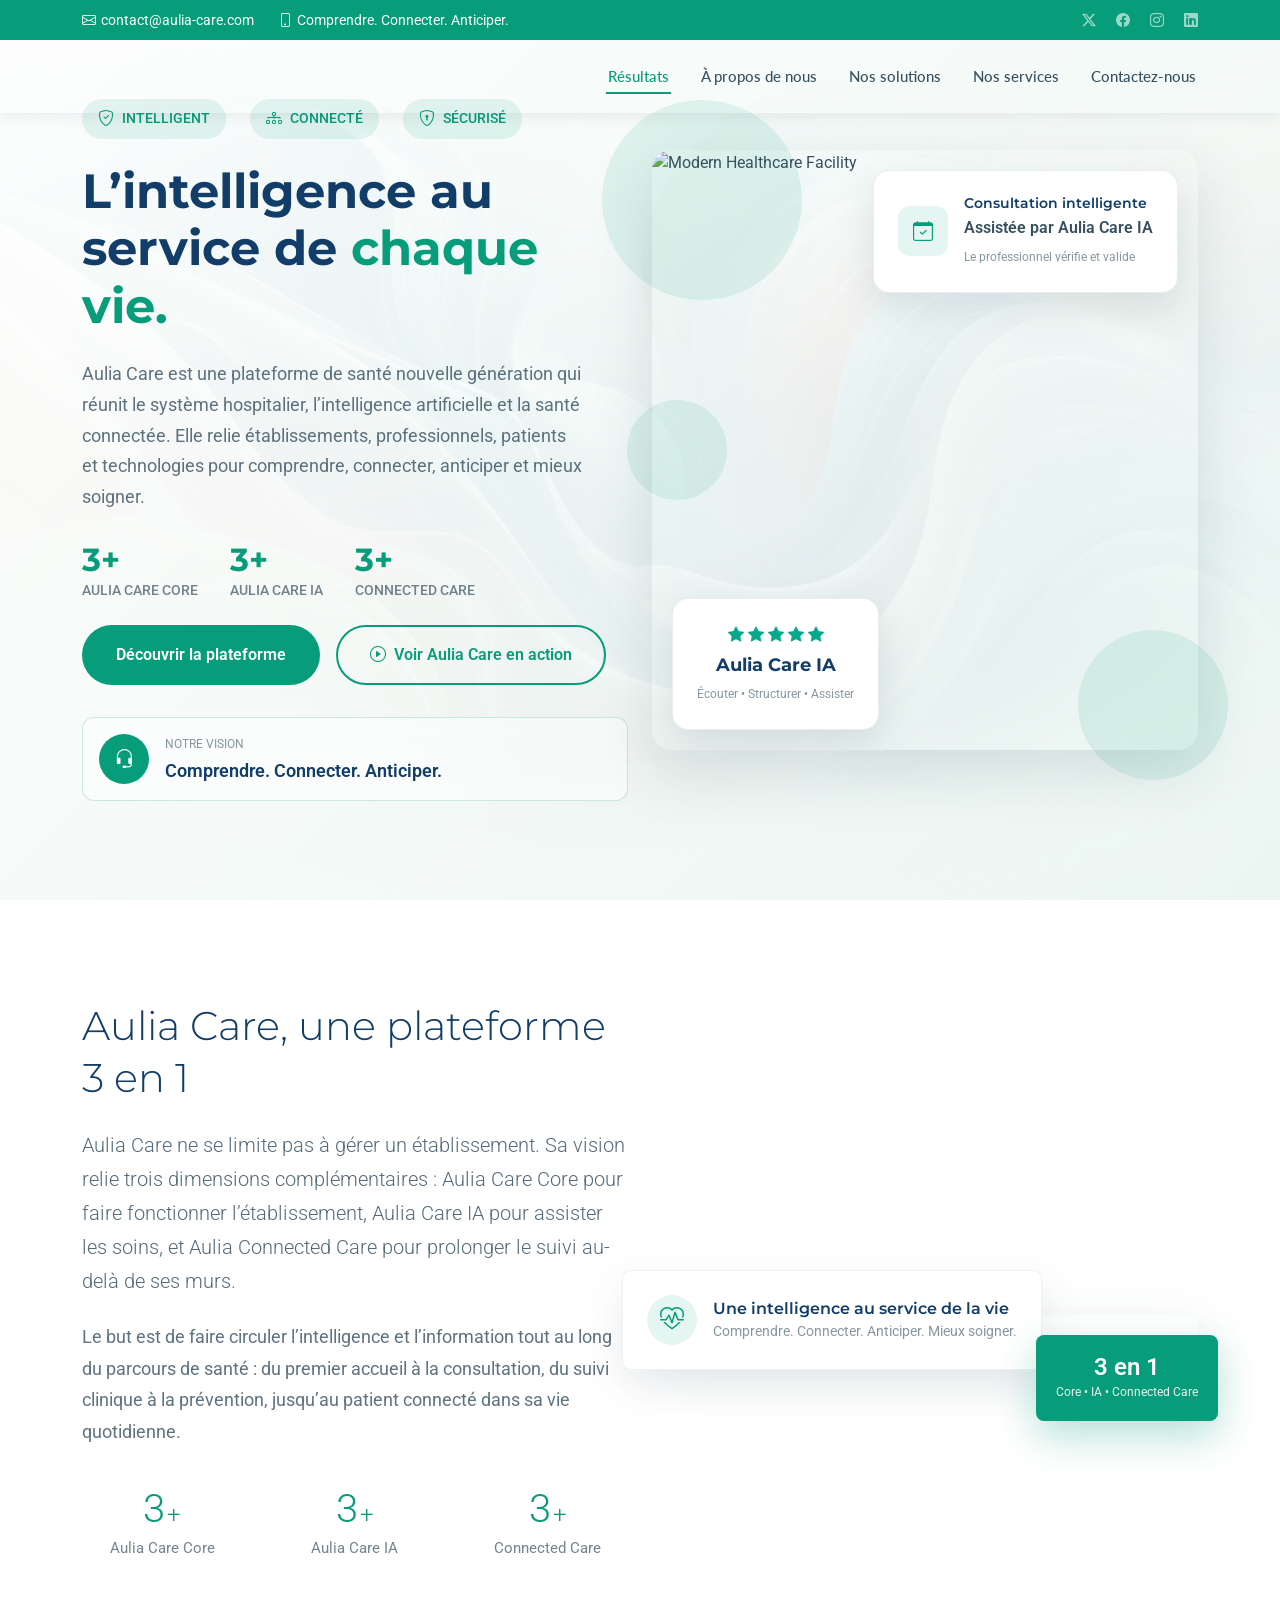
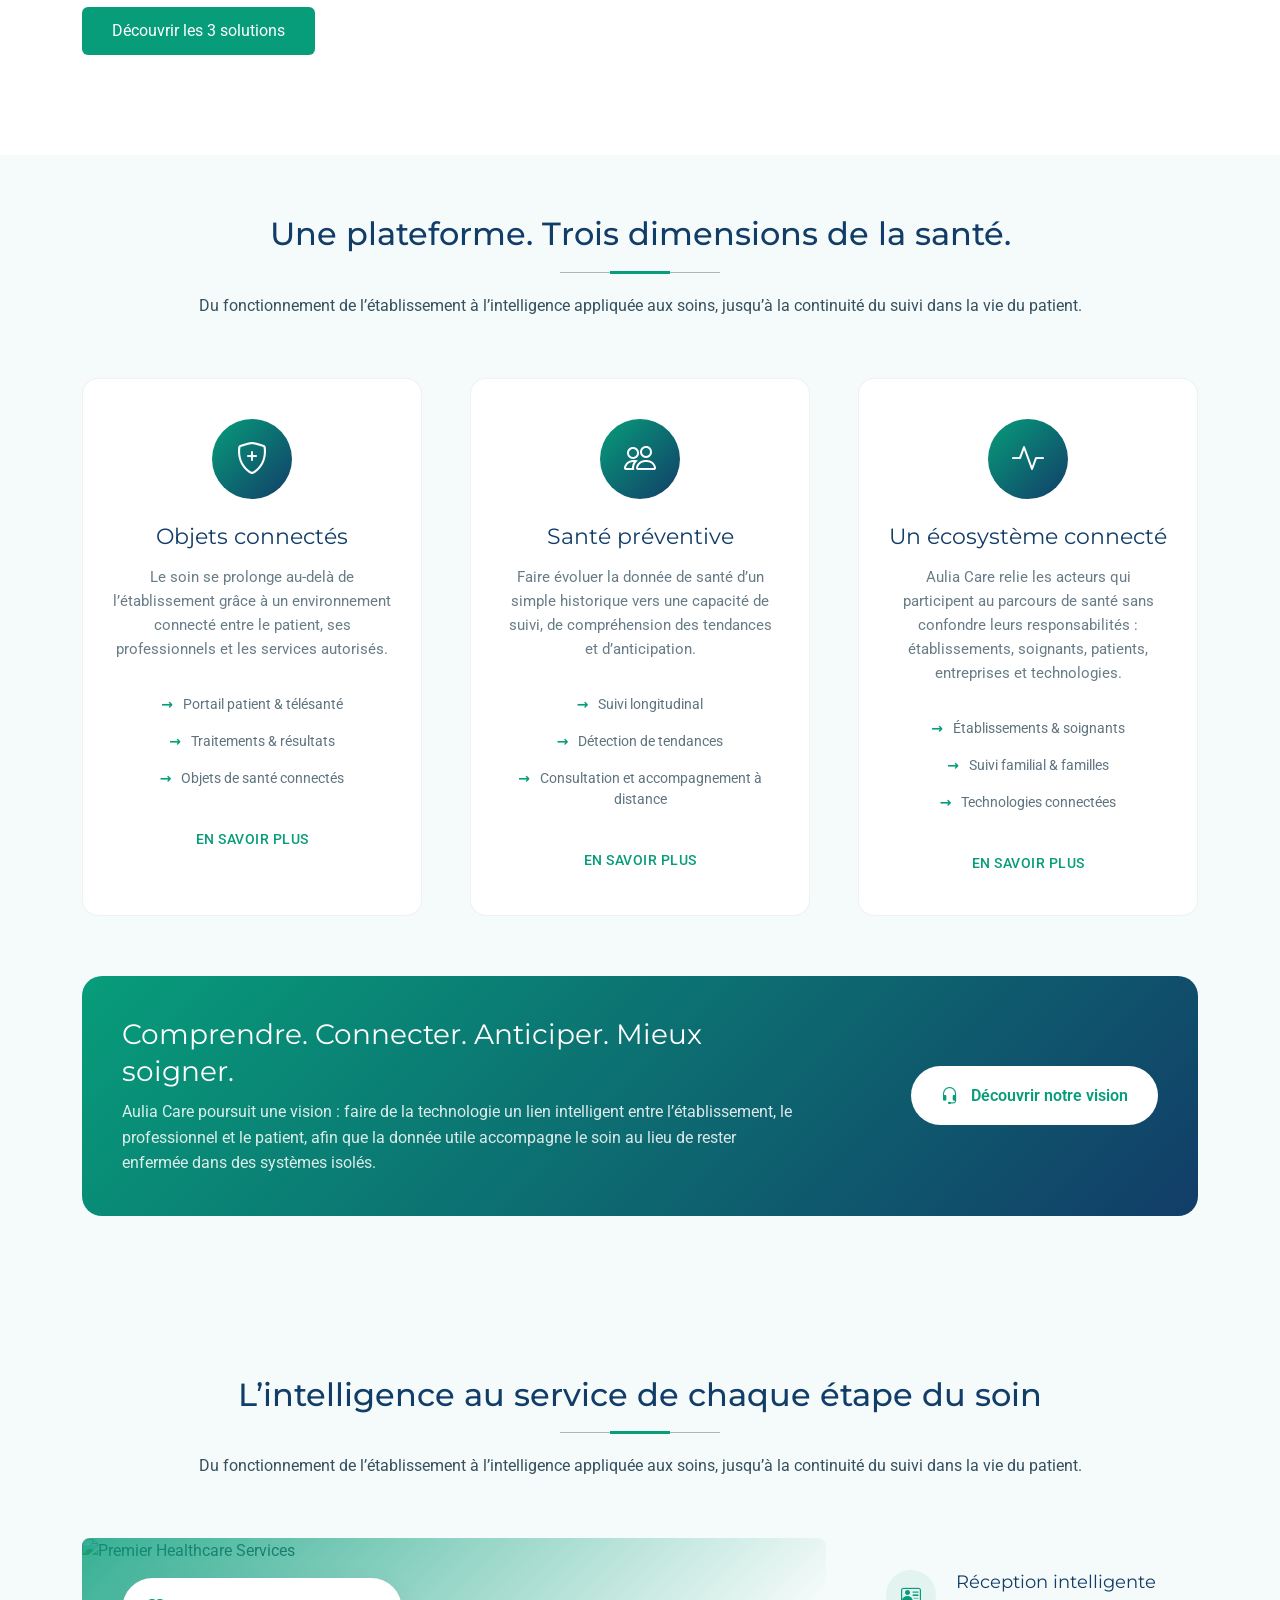
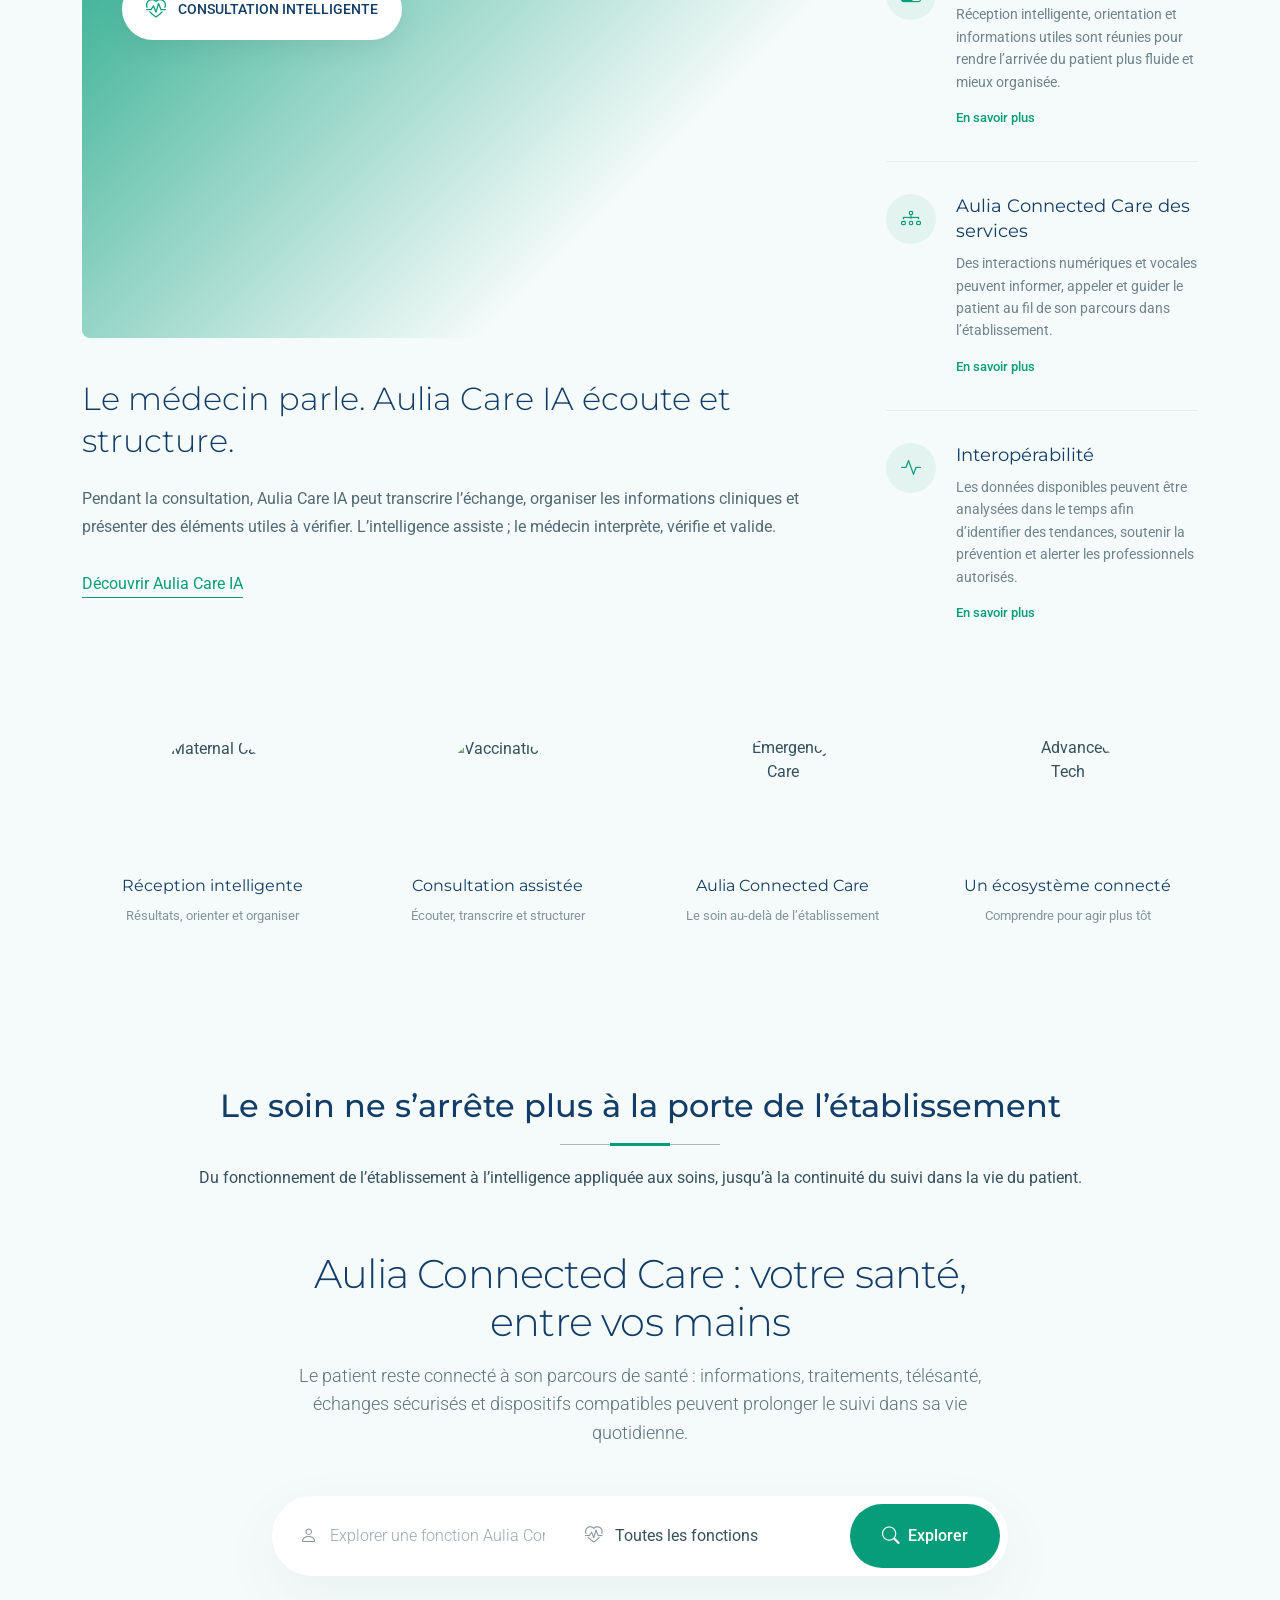
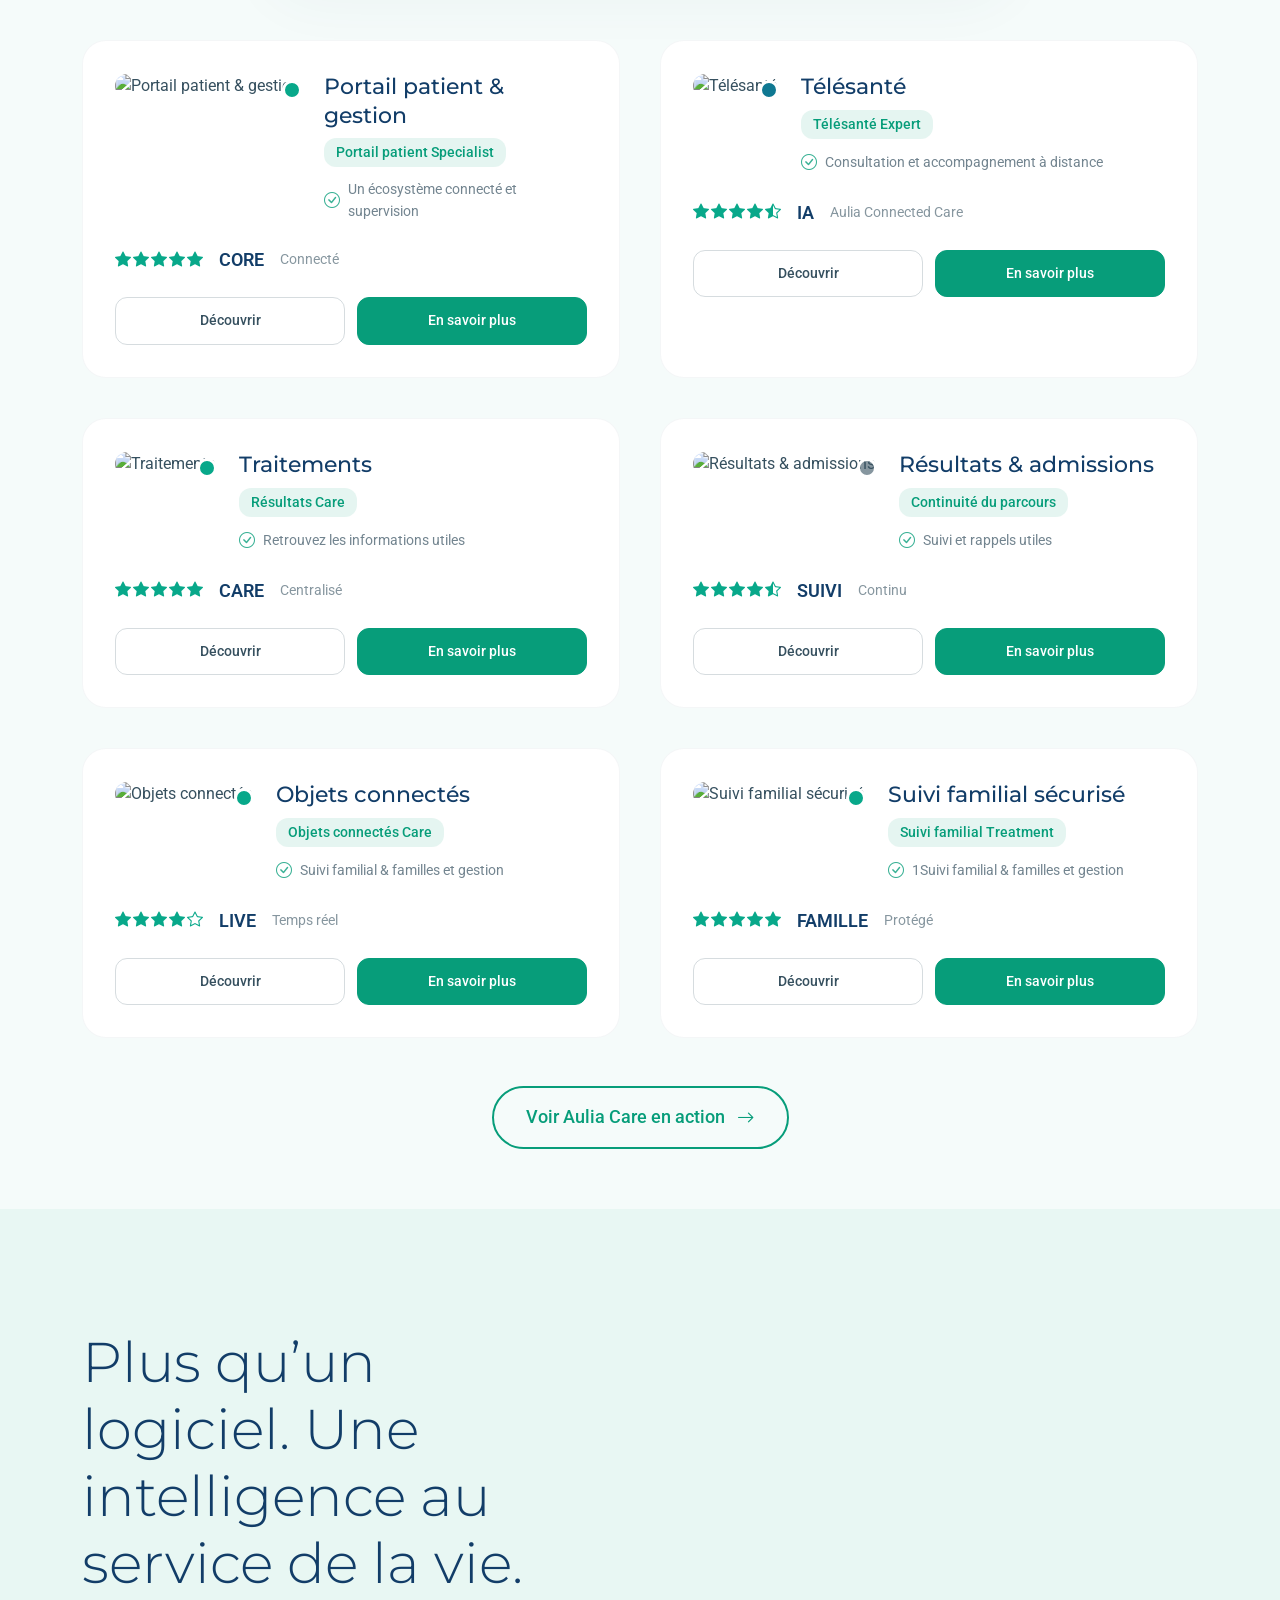
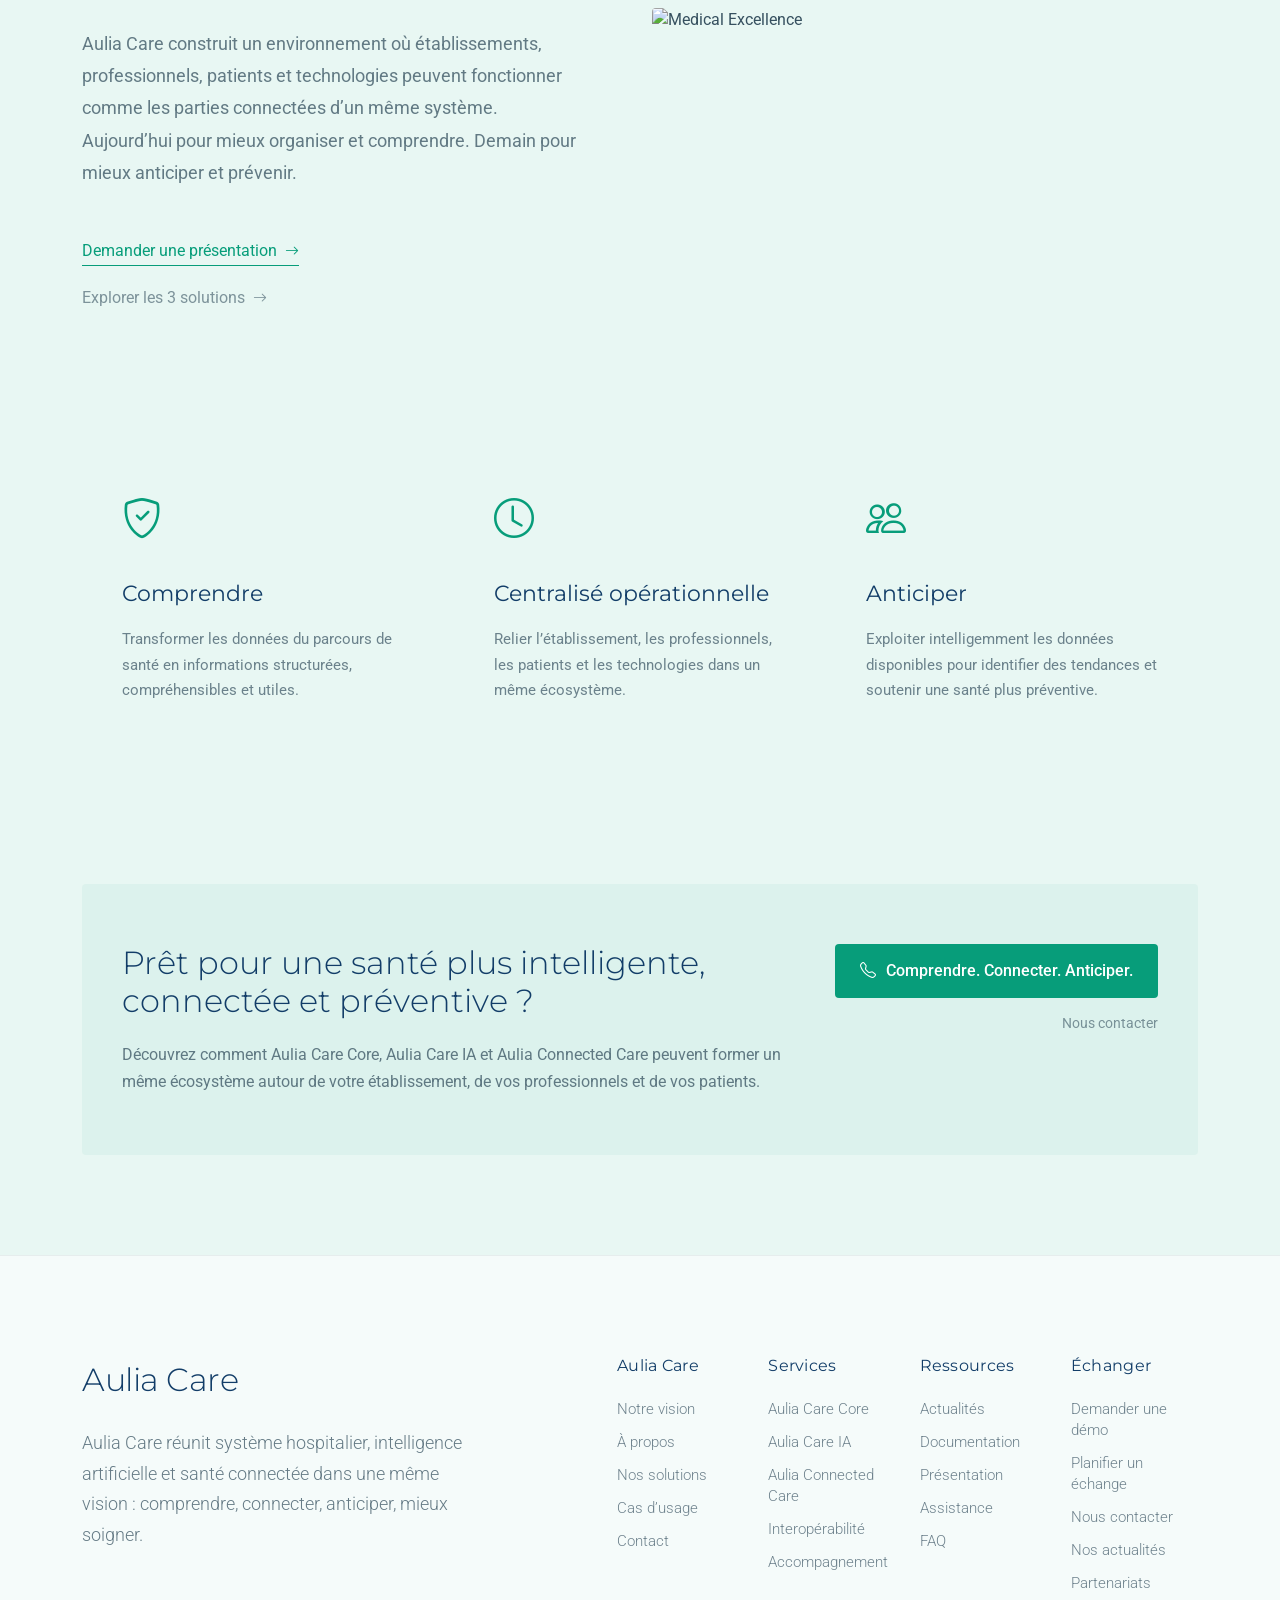
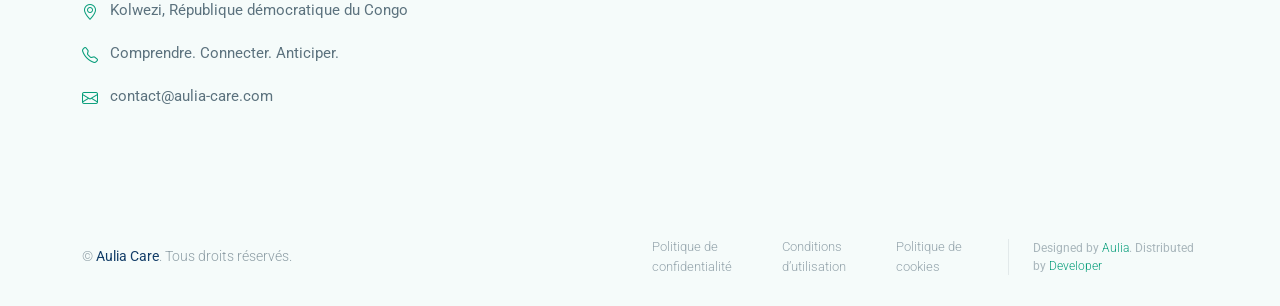
==== index.html @ 17d00f41 "premier commit" ====
<!DOCTYPE html>
<html lang="fr">

<head>
  <meta charset="utf-8">
  <meta content="width=device-width, initial-scale=1.0" name="viewport">
  <title>Aulia Care</title>
  <meta name="description" content="Aulia Care est une plateforme technologique de santé 3 en 1 : Aulia Care Core, Aulia Care IA et Aulia Connected Care, conçue pour connecter l’établissement, les professionnels et les patients.">
  <meta name="keywords" content="Aulia Care, Aulia Care Core, Aulia Care IA, Aulia Connected Care, intelligence artificielle santé, système hospitalier, santé connectée, télésanté">

  <!-- Favicons -->
  <link href="assets/img/favicon.png" rel="icon">
  <link href="assets/img/apple-touch-icon.png" rel="apple-touch-icon">

  <!-- Fonts -->
  <link href="https://fonts.googleapis.com" rel="preconnect">
  <link href="https://fonts.gstatic.com" rel="preconnect" crossorigin>
  <link
    href="https://fonts.googleapis.com/css2?family=Roboto:ital,wght@0,100;0,300;0,400;0,500;0,700;0,900;1,100;1,300;1,400;1,500;1,700;1,900&family=Montserrat:ital,wght@0,100;0,200;0,300;0,400;0,500;0,600;0,700;0,800;0,900;1,100;1,200;1,300;1,400;1,500;1,600;1,700;1,800;1,900&family=Lato:ital,wght@0,100;0,300;0,400;0,700;0,900;1,100;1,300;1,400;1,700;1,900&display=swap"
    rel="stylesheet">

  <!-- Vendor CSS Files -->
  <link href="assets/vendor/bootstrap/css/bootstrap.min.css" rel="stylesheet">
  <link href="assets/vendor/bootstrap-icons/bootstrap-icons.css" rel="stylesheet">
  <link href="assets/vendor/aos/aos.css" rel="stylesheet">
  <link href="assets/vendor/glightbox/css/glightbox.min.css" rel="stylesheet">
  <link href="assets/vendor/fontawesome-free/css/all.min.css" rel="stylesheet">
  <link href="assets/vendor/swiper/swiper-bundle.min.css" rel="stylesheet">

  <!-- Main CSS File -->
  <link href="assets/css/main.css" rel="stylesheet">

  <!-- =======================================================
  * Template Name: Clinic
  * Template URL: https://bootstrapmade.com/clinic-bootstrap-template/
  * Updated: Jul 23 2025 with Bootstrap v5.3.7
  * Author: BootstrapMade.com
  * License: https://bootstrapmade.com/license/
  ======================================================== -->
</head>

<body class="index-page">

  <header id="header" class="header fixed-top">

    <div class="topbar d-flex align-items-center dark-background">
      <div class="container d-flex justify-content-center justify-content-md-between">
        <div class="contact-info d-flex align-items-center">
          <i class="bi bi-envelope d-flex align-items-center"><a
              href="mailto:contact@aulia-care.com">contact@aulia-care.com</a></i>
          <i class="bi bi-phone d-flex align-items-center ms-4"><span>Comprendre. Connecter. Anticiper.</span></i>
        </div>
        <div class="social-links d-none d-md-flex align-items-center">
          <a href="#!" class="twitter"><i class="bi bi-twitter-x"></i></a>
          <a href="#!" class="facebook"><i class="bi bi-facebook"></i></a>
          <a href="#!" class="instagram"><i class="bi bi-instagram"></i></a>
          <a href="#!" class="linkedin"><i class="bi bi-linkedin"></i></a>
        </div>
      </div>
    </div><!-- End Top Bar -->

    <div class="branding d-flex align-items-cente">

      <div class="container position-relative d-flex align-items-center justify-content-between">
        <a href="index.html" class="logo d-flex align-items-center">
          <h1 class="sitename">
            <img src="assets/img/logo.png" alt="">
          </h1>
        </a>

        <nav id="navmenu" class="navmenu">
          <ul>
            <li><a href="index.html" class="active">Résultats</a></li>
            <li><a href="about.html">À propos de nous</a></li>
            <li><a href="departments.html">Nos solutions</a></li>
            <li><a href="services.html">Nos services</a></li>
            <li><a href="contact.html">Contactez-nous</a></li>
          </ul>
          <i class="mobile-nav-toggle d-xl-none bi bi-list"></i>
        </nav>

      </div>

    </div>

  </header>

  <main class="main">

    <!-- Hero Section -->
    <section id="hero" class="hero section">

      <div class="container" data-aos="fade-up" data-aos-delay="100">

        <div class="row align-items-center">
          <div class="col-lg-6">
            <div class="hero-content">
              <div class="trust-badges mb-4" data-aos="fade-right" data-aos-delay="200">
                <div class="badge-item">
                  <i class="bi bi-shield-check"></i>
                  <span>INTELLIGENT</span>
                </div>
                <div class="badge-item">
                  <i class="bi bi-diagram-3"></i>
                  <span>CONNECTÉ</span>
                </div>
                <div class="badge-item">
                  <i class="bi bi-shield-lock"></i>
                  <span>SÉCURISÉ</span>
                </div>
              </div>

              <h1 data-aos="fade-right" data-aos-delay="300">
                L’intelligence au service de <span class="highlight">chaque vie.</span>
              </h1>

              <p class="hero-description" data-aos="fade-right" data-aos-delay="400">
                Aulia Care est une plateforme de santé nouvelle génération qui réunit le système hospitalier, l’intelligence artificielle et la santé connectée. Elle relie établissements, professionnels, patients et technologies pour comprendre, connecter, anticiper et mieux soigner.
              </p>

              <div class="hero-stats mb-4" data-aos="fade-right" data-aos-delay="500">
                <div class="stat-item">
                  <h3><span data-purecounter-start="0" data-purecounter-end="3" data-purecounter-duration="2"
                      class="purecounter"></span>+</h3>
                  <p>AULIA CARE CORE</p>
                </div>
                <div class="stat-item">
                  <h3><span data-purecounter-start="0" data-purecounter-end="3" data-purecounter-duration="2"
                      class="purecounter"></span>+</h3>
                  <p>AULIA CARE IA</p>
                </div>
                <div class="stat-item">
                  <h3><span data-purecounter-start="0" data-purecounter-end="3" data-purecounter-duration="2"
                      class="purecounter"></span>+</h3>
                  <p>CONNECTED CARE</p>
                </div>
              </div>

              <div class="hero-actions" data-aos="fade-right" data-aos-delay="600">
                <a href="gallery.html" class="btn btn-primary">Découvrir la plateforme</a>
                <a href="" class="btn btn-outline glightbox">
                  <i class="bi bi-play-circle me-2"></i>
                  Voir Aulia Care en action
                </a>
              </div>

              <div class="emergency-contact" data-aos="fade-right" data-aos-delay="700">
                <div class="emergency-icon">
                  <i class="bi bi-headset"></i>
                </div>
                <div class="emergency-info">
                  <small>NOTRE VISION</small>
                  <strong>Comprendre. Connecter. Anticiper.</strong>
                </div>
              </div>
            </div>
          </div>

          <div class="col-lg-6">
            <div class="hero-visual" data-aos="fade-left" data-aos-delay="400">
              <div class="main-image">
                <img src="assets/img/health/acceuil.jpg" alt="Modern Healthcare Facility" class="img-fluid">
                <div class="floating-card appointment-card">
                  <div class="card-icon">
                    <i class="bi bi-calendar-check"></i>
                  </div>
                  <div class="card-content">
                    <h6>Consultation intelligente</h6>
                    <p>Assistée par Aulia Care IA</p>
                    <small>Le professionnel vérifie et valide</small>
                  </div>
                </div>
                <div class="floating-card rating-card">
                  <div class="card-content">
                    <div class="rating-stars">
                      <i class="bi bi-star-fill"></i>
                      <i class="bi bi-star-fill"></i>
                      <i class="bi bi-star-fill"></i>
                      <i class="bi bi-star-fill"></i>
                      <i class="bi bi-star-fill"></i>
                    </div>
                    <h6>Aulia Care IA</h6>
                    <small>Écouter • Structurer • Assister</small>
                  </div>
                </div>
              </div>
              <div class="background-elements">
                <div class="element element-1"></div>
                <div class="element element-2"></div>
                <div class="element element-3"></div>
              </div>
            </div>
          </div>
        </div>

      </div>

    </section><!-- /Hero Section -->

    <!-- Home About Section -->
    <section id="home-about" class="home-about section">

      <div class="container" data-aos="fade-up" data-aos-delay="100">

        <div class="row align-items-center">
          <div class="col-lg-6 mb-5 mb-lg-0" data-aos="fade-right" data-aos-delay="200">
            <div class="about-content">
              <h2 class="section-heading">Aulia Care, une plateforme 3 en 1</h2>
              <p class="lead-text">Aulia Care ne se limite pas à gérer un établissement. Sa vision relie trois dimensions complémentaires : Aulia Care Core pour faire fonctionner l’établissement, Aulia Care IA pour assister les soins, et Aulia Connected Care pour prolonger le suivi au-delà de ses murs.</p>

              <p>Le but est de faire circuler l’intelligence et l’information tout au long du parcours de santé : du premier accueil à la consultation, du suivi clinique à la prévention, jusqu’au patient connecté dans sa vie quotidienne.</p>

              <div class="stats-grid">
                <div class="stat-item">
                  <div class="stat-number purecounter" data-purecounter-start="0" data-purecounter-end="3"
                    data-purecounter-duration="1"></div>
                  <div class="stat-label">Aulia Care Core</div>
                </div>
                <div class="stat-item">
                  <div class="stat-number purecounter" data-purecounter-start="0" data-purecounter-end="3"
                    data-purecounter-duration="1"></div>
                  <div class="stat-label">Aulia Care IA</div>
                </div>
                <div class="stat-item">
                  <div class="stat-number purecounter" data-purecounter-start="0" data-purecounter-end="3"
                    data-purecounter-duration="1"></div>
                  <div class="stat-label">Connected Care</div>
                </div>
              </div>

              <div class="cta-section">
                <a href="departments.html" class="btn-primary">Découvrir les 3 solutions</a>
              </div>
            </div>
          </div>

          <div class="col-lg-6" data-aos="fade-left" data-aos-delay="300">
            <div class="about-visual">
              <div class="main-image">
                <img src="assets/img/health/trois-en-un.jpg" alt="Modern medical facility" class="img-fluid">
              </div>
              <div class="floating-card">
                <div class="card-content">
                  <div class="icon">
                    <i class="bi bi-heart-pulse"></i>
                  </div>
                  <div class="card-text">
                    <h4>Une intelligence au service de la vie</h4>
                    <p>Comprendre. Connecter. Anticiper. Mieux soigner.</p>
                  </div>
                </div>
              </div>
              <div class="experience-badge">
                <div class="badge-content">
                  <span class="years">3 en 1</span>
                  <span class="text">Core • IA • Connected Care</span>
                </div>
              </div>
            </div>
          </div>
        </div>

      </div>

    </section><!-- /Home About Section -->

    <!-- Featured Departments Section -->
    <section id="featured-departments" class="featured-departments section">

      <!-- Section Title -->
      <div class="container section-title" data-aos="fade-up">
        <h2>Une plateforme. Trois dimensions de la santé.</h2>
        <p>Du fonctionnement de l’établissement à l’intelligence appliquée aux soins, jusqu’à la continuité du suivi dans la vie du patient.</p>
      </div><!-- End Section Title -->

      <div class="container" data-aos="fade-up" data-aos-delay="100">

        <div class="row g-5">

          <div class="col-lg-4" data-aos="fade-up" data-aos-delay="100">
            <div class="department-highlight">
              <div class="highlight-icon">
                <i class="bi bi-shield-plus"></i>
              </div>
              <h4>Objets connectés</h4>
              <p>Le soin se prolonge au-delà de l’établissement grâce à un environnement connecté entre le patient, ses professionnels et les services autorisés.</p>
              <ul class="highlight-list">
                <li>Portail patient & télésanté</li>
                <li>Traitements & résultats</li>
                <li>Objets de santé connectés</li>
              </ul>
              <a href="department-details-connected.html" class="highlight-cta">En savoir plus</a>
            </div>
          </div><!-- End Department Highlight -->

          <div class="col-lg-4" data-aos="fade-up" data-aos-delay="200">
            <div class="department-highlight">
              <div class="highlight-icon">
                <i class="bi bi-people"></i>
              </div>
              <h4>Santé préventive</h4>
              <p>Faire évoluer la donnée de santé d’un simple historique vers une capacité de suivi, de compréhension des tendances et d’anticipation.</p>
              <ul class="highlight-list">
                <li>Suivi longitudinal</li>
                <li>Détection de tendances</li>
                <li>Consultation et accompagnement à distance</li>
              </ul>
              <a href="department-details-ia.html" class="highlight-cta">En savoir plus</a>
            </div>
          </div><!-- End Department Highlight -->

          <div class="col-lg-4" data-aos="fade-up" data-aos-delay="300">
            <div class="department-highlight">
              <div class="highlight-icon">
                <i class="bi bi-activity"></i>
              </div>
              <h4>Un écosystème connecté</h4>
              <p>Aulia Care relie les acteurs qui participent au parcours de santé sans confondre leurs responsabilités : établissements, soignants, patients, entreprises et technologies.</p>
              <ul class="highlight-list">
                <li>Établissements & soignants</li>
                <li>Suivi familial & familles</li>
                <li>Technologies connectées</li>
              </ul>
              <a href="department-details-core.html" class="highlight-cta">En savoir plus</a>
            </div>
          </div><!-- End Department Highlight -->

        </div>

        <div class="emergency-banner" data-aos="fade-up" data-aos-delay="400">
          <div class="row align-items-center">
            <div class="col-lg-8">
              <div class="emergency-content">
                <h3>Comprendre. Connecter. Anticiper. Mieux soigner.</h3>
                <p>Aulia Care poursuit une vision : faire de la technologie un lien intelligent entre l’établissement, le professionnel et le patient, afin que la donnée utile accompagne le soin au lieu de rester enfermée dans des systèmes isolés.</p>
              </div>
            </div>
            <div class="col-lg-4 text-lg-end">
              <a href="tel:+243848621712" class="emergency-btn">
                <i class="bi bi-headset"></i>
                Découvrir notre vision
              </a>
            </div>
          </div>
        </div>

      </div>

    </section><!-- /Featured Departments Section -->

    <!-- Featured Services Section -->
    <section id="featured-services" class="featured-services section">

      <!-- Section Title -->
      <div class="container section-title" data-aos="fade-up">
        <h2>L’intelligence au service de chaque étape du soin</h2>
        <p>Du fonctionnement de l’établissement à l’intelligence appliquée aux soins, jusqu’à la continuité du suivi dans la vie du patient.</p>
      </div><!-- End Section Title -->

      <div class="container" data-aos="fade-up" data-aos-delay="100">

        <div class="row g-0">

          <div class="col-lg-8" data-aos="fade-right" data-aos-delay="200">
            <div class="featured-service-main">
              <div class="service-image-wrapper">
                <img src="assets/img/health/transcription.jpg" alt="Premier Healthcare Services" class="img-fluid"
                  loading="lazy">
                <div class="service-overlay">
                  <div class="service-badge">
                    <i class="bi bi-heart-pulse"></i>
                    <span>CONSULTATION INTELLIGENTE</span>
                  </div>
                </div>
              </div>
              <div class="service-details">
                <h2>Le médecin parle. Aulia Care IA écoute et structure.</h2>
                <p>Pendant la consultation, Aulia Care IA peut transcrire l’échange, organiser les informations cliniques et présenter des éléments utiles à vérifier. L’intelligence assiste ; le médecin interprète, vérifie et valide.</p>
                <a href="department-details-ia.html" class="main-cta">Découvrir Aulia Care IA</a>
              </div>
            </div>
          </div>

          <div class="col-lg-4" data-aos="fade-left" data-aos-delay="300">
            <div class="services-sidebar">

              <div class="service-item" data-aos="fade-up" data-aos-delay="400">
                <div class="service-icon-wrapper">
                  <i class="bi bi-person-vcard"></i>
                </div>
                <div class="service-info">
                  <h4>Réception intelligente</h4>
                  <p>Réception intelligente, orientation et informations utiles sont réunies pour rendre l’arrivée du patient plus fluide et mieux organisée.</p>
                  <a href="#!" class="service-link">En savoir plus</a>
                </div>
              </div>

              <div class="service-item" data-aos="fade-up" data-aos-delay="500">
                <div class="service-icon-wrapper">
                  <i class="bi bi-diagram-3"></i>
                </div>
                <div class="service-info">
                  <h4>Aulia Connected Care des services</h4>
                  <p>Des interactions numériques et vocales peuvent informer, appeler et guider le patient au fil de son parcours dans l’établissement.</p>
                  <a href="#!" class="service-link">En savoir plus</a>
                </div>
              </div>

              <div class="service-item" data-aos="fade-up" data-aos-delay="600">
                <div class="service-icon-wrapper">
                  <i class="bi bi-activity"></i>
                </div>
                <div class="service-info">
                  <h4>Interopérabilité</h4>
                  <p>Les données disponibles peuvent être analysées dans le temps afin d’identifier des tendances, soutenir la prévention et alerter les professionnels autorisés.</p>
                  <a href="#!" class="service-link">En savoir plus</a>
                </div>
              </div>

            </div>
          </div>

        </div>

        <div class="specialties-grid" data-aos="fade-up" data-aos-delay="300">
          <div class="row align-items-center">

            <div class="col-lg-3 col-md-6">
              <div class="specialty-card">
                <div class="specialty-image">
                  <img src="assets/img/health/reception-intelligente.jpg" alt="Maternal Care" class="img-fluid" loading="lazy">
                </div>
                <div class="specialty-content">
                  <h5>Réception intelligente</h5>
                  <span>Résultats, orienter et organiser</span>
                </div>
              </div>
            </div>

            <div class="col-lg-3 col-md-6">
              <div class="specialty-card">
                <div class="specialty-image">
                  <img src="assets/img/health/consultation-4.webp" alt="Vaccination" class="img-fluid" loading="lazy">
                </div>
                <div class="specialty-content">
                  <h5>Consultation assistée</h5>
                  <span>Écouter, transcrire et structurer</span>
                </div>
              </div>
            </div>

            <div class="col-lg-3 col-md-6">
              <div class="specialty-card">
                <div class="specialty-image">
                  <img src="assets/img/health/montre-connecte.jpg" alt="Emergency Care" class="img-fluid" loading="lazy">
                </div>
                <div class="specialty-content">
                  <h5>Aulia Connected Care</h5>
                  <span>Le soin au-delà de l’établissement</span>
                </div>
              </div>
            </div>

            <div class="col-lg-3 col-md-6">
              <div class="specialty-card">
                <div class="specialty-image">
                  <img src="assets/img/health/cardiology-3.webp" alt="Advanced Tech" class="img-fluid" loading="lazy">
                </div>
                <div class="specialty-content">
                  <h5>Un écosystème connecté</h5>
                  <span>Comprendre pour agir plus tôt</span>
                </div>
              </div>
            </div>

          </div>
        </div>

      </div>

    </section><!-- /Featured Services Section -->

    <!-- Find A Doctor Section -->
    <section id="find-a-doctor" class="find-a-doctor section">

      <!-- Section Title -->
      <div class="container section-title" data-aos="fade-up">
        <h2>Le soin ne s’arrête plus à la porte de l’établissement</h2>
        <p>Du fonctionnement de l’établissement à l’intelligence appliquée aux soins, jusqu’à la continuité du suivi dans la vie du patient.</p>
      </div><!-- End Section Title -->

      <div class="container" data-aos="fade-up" data-aos-delay="100">

        <div class="row justify-content-center mb-5" data-aos="fade-up" data-aos-delay="200">
          <div class="col-lg-8 text-center">
            <div class="search-section">
              <h3 class="search-title">Aulia Connected Care : votre santé, entre vos mains</h3>
              <p class="search-subtitle">Le patient reste connecté à son parcours de santé : informations, traitements, télésanté, échanges sécurisés et dispositifs compatibles peuvent prolonger le suivi dans sa vie quotidienne.</p>
              <form class="search-form" action="#!" method="#">
                <div class="search-input-group">
                  <div class="input-wrapper">
                    <i class="bi bi-person"></i>
                    <input type="text" class="form-control" name="doctor_name" placeholder="Explorer une fonction Aulia Connected Care">
                  </div>
                  <div class="select-wrapper">
                    <i class="bi bi-heart-pulse"></i>
                    <select class="form-select" name="specialty">
                      <option value="">Toutes les fonctions</option>
                      <option value="cardiology">Portail patient</option>
                      <option value="neurology">Télésanté</option>
                      <option value="orthopedics">Traitements</option>
                      <option value="pediatrics">Résultats</option>
                      <option value="dermatology">Objets connectés</option>
                      <option value="oncology">Suivi familial</option>
                    </select>
                  </div>
                  <button type="submit" class="search-btn">
                    <i class="bi bi-search"></i>
                    Explorer
                  </button>
                </div>
              </form>
            </div>
          </div>
        </div>

        <div class="doctors-grid" data-aos="fade-up" data-aos-delay="300">
          <div class="doctor-profile" data-aos="zoom-in" data-aos-delay="100">
            <div class="profile-header">
              <div class="doctor-avatar">
                <img src="assets/img/health/portail-patient.jpg" alt="Portail patient & gestion" class="img-fluid">
                <div class="status-indicator available"></div>
              </div>
              <div class="doctor-details">
                <h4>Portail patient & gestion</h4>
                <span class="specialty-tag">Portail patient Specialist</span>
                <div class="experience-info">
                  <i class="bi bi-check-circle"></i>
                  <span>Un écosystème connecté et supervision</span>
                </div>
              </div>
            </div>
            <div class="rating-section">
              <div class="stars">
                <i class="bi bi-star-fill"></i>
                <i class="bi bi-star-fill"></i>
                <i class="bi bi-star-fill"></i>
                <i class="bi bi-star-fill"></i>
                <i class="bi bi-star-fill"></i>
              </div>
              <span class="rating-score">CORE</span>
              <span class="review-count">Connecté</span>
            </div>
            <div class="action-buttons">
              <a href="#!" class="btn-secondary">Découvrir</a>
              <a href="#!" class="btn-primary">En savoir plus</a>
            </div>
          </div><!-- End Doctor Profile -->

          <div class="doctor-profile" data-aos="zoom-in" data-aos-delay="200">
            <div class="profile-header">
              <div class="doctor-avatar">
                <img src="assets/img/health/tele-consultation.jpg" alt="Télésanté" class="img-fluid">
                <div class="status-indicator busy"></div>
              </div>
              <div class="doctor-details">
                <h4>Télésanté</h4>
                <span class="specialty-tag">Télésanté Expert</span>
                <div class="experience-info">
                  <i class="bi bi-check-circle"></i>
                  <span>Consultation et accompagnement à distance</span>
                </div>
              </div>
            </div>
            <div class="rating-section">
              <div class="stars">
                <i class="bi bi-star-fill"></i>
                <i class="bi bi-star-fill"></i>
                <i class="bi bi-star-fill"></i>
                <i class="bi bi-star-fill"></i>
                <i class="bi bi-star-half"></i>
              </div>
              <span class="rating-score">IA</span>
              <span class="review-count">Aulia Connected Care</span>
            </div>
            <div class="action-buttons">
              <a href="#!" class="btn-secondary">Découvrir</a>
              <a href="#!" class="btn-primary">En savoir plus</a>
            </div>
          </div><!-- End Doctor Profile -->

          <div class="doctor-profile" data-aos="zoom-in" data-aos-delay="300">
            <div class="profile-header">
              <div class="doctor-avatar">
                <img src="assets/img/health/traitement-.jpg" alt="Traitements" class="img-fluid">
                <div class="status-indicator available"></div>
              </div>
              <div class="doctor-details">
                <h4>Traitements</h4>
                <span class="specialty-tag">Résultats Care</span>
                <div class="experience-info">
                  <i class="bi bi-check-circle"></i>
                  <span>Retrouvez les informations utiles</span>
                </div>
              </div>
            </div>
            <div class="rating-section">
              <div class="stars">
                <i class="bi bi-star-fill"></i>
                <i class="bi bi-star-fill"></i>
                <i class="bi bi-star-fill"></i>
                <i class="bi bi-star-fill"></i>
                <i class="bi bi-star-fill"></i>
              </div>
              <span class="rating-score">CARE</span>
              <span class="review-count">Centralisé</span>
            </div>
            <div class="action-buttons">
              <a href="#!" class="btn-secondary">Découvrir</a>
              <a href="#!" class="btn-primary">En savoir plus</a>
            </div>
          </div><!-- End Doctor Profile -->

          <div class="doctor-profile" data-aos="zoom-in" data-aos-delay="400">
            <div class="profile-header">
              <div class="doctor-avatar">
                <img src="assets/img/health/resultat-admission.jpg" alt="Résultats & admissions" class="img-fluid">
                <div class="status-indicator offline"></div>
              </div>
              <div class="doctor-details">
                <h4>Résultats & admissions</h4>
                <span class="specialty-tag">Continuité du parcours</span>
                <div class="experience-info">
                  <i class="bi bi-check-circle"></i>
                  <span>Suivi et rappels utiles</span>
                </div>
              </div>
            </div>
            <div class="rating-section">
              <div class="stars">
                <i class="bi bi-star-fill"></i>
                <i class="bi bi-star-fill"></i>
                <i class="bi bi-star-fill"></i>
                <i class="bi bi-star-fill"></i>
                <i class="bi bi-star-half"></i>
              </div>
              <span class="rating-score">SUIVI</span>
              <span class="review-count">Continu</span>
            </div>
            <div class="action-buttons">
              <a href="#!" class="btn-secondary">Découvrir</a>
              <a href="#!" class="btn-primary">En savoir plus</a>
            </div>
          </div><!-- End Doctor Profile -->

          <div class="doctor-profile" data-aos="zoom-in" data-aos-delay="500">
            <div class="profile-header">
              <div class="doctor-avatar">
                <img src="assets/img/health/object-connectes.jpg" alt="Objets connectés" class="img-fluid">
                <div class="status-indicator available"></div>
              </div>
              <div class="doctor-details">
                <h4>Objets connectés</h4>
                <span class="specialty-tag">Objets connectés Care</span>
                <div class="experience-info">
                  <i class="bi bi-check-circle"></i>
                  <span>Suivi familial & familles et gestion</span>
                </div>
              </div>
            </div>
            <div class="rating-section">
              <div class="stars">
                <i class="bi bi-star-fill"></i>
                <i class="bi bi-star-fill"></i>
                <i class="bi bi-star-fill"></i>
                <i class="bi bi-star-fill"></i>
                <i class="bi bi-star"></i>
              </div>
              <span class="rating-score">LIVE</span>
              <span class="review-count">Temps réel</span>
            </div>
            <div class="action-buttons">
              <a href="#!" class="btn-secondary">Découvrir</a>
              <a href="#!" class="btn-primary">En savoir plus</a>
            </div>
          </div><!-- End Doctor Profile -->

          <div class="doctor-profile" data-aos="zoom-in" data-aos-delay="600">
            <div class="profile-header">
              <div class="doctor-avatar">
                <img src="assets/img/health/suivi-parent-enfant.jpg" alt="Suivi familial sécurisé" class="img-fluid">
                <div class="status-indicator available"></div>
              </div>
              <div class="doctor-details">
                <h4>Suivi familial sécurisé</h4>
                <span class="specialty-tag">Suivi familial Treatment</span>
                <div class="experience-info">
                  <i class="bi bi-check-circle"></i>
                  <span>1Suivi familial & familles et gestion</span>
                </div>
              </div>
            </div>
            <div class="rating-section">
              <div class="stars">
                <i class="bi bi-star-fill"></i>
                <i class="bi bi-star-fill"></i>
                <i class="bi bi-star-fill"></i>
                <i class="bi bi-star-fill"></i>
                <i class="bi bi-star-fill"></i>
              </div>
              <span class="rating-score">FAMILLE</span>
              <span class="review-count">Protégé</span>
            </div>
            <div class="action-buttons">
              <a href="#!" class="btn-secondary">Découvrir</a>
              <a href="#!" class="btn-primary">En savoir plus</a>
            </div>
          </div><!-- End Doctor Profile -->

        </div>

        <div class="text-center mt-5" data-aos="fade-up" data-aos-delay="700">
          <a href="" class="btn-view-all">
            Voir Aulia Care en action
            <i class="bi bi-arrow-right"></i>
          </a>
        </div>

      </div>

    </section><!-- /Find A Doctor Section -->

    <!-- Call To Action Section -->
    <section id="call-to-action" class="call-to-action section light-background">

      <div class="container" data-aos="fade-up" data-aos-delay="100">

        <div class="hero-content">
          <div class="row align-items-center">

            <div class="col-lg-6">
              <div class="content-wrapper" data-aos="fade-up" data-aos-delay="200">
                <h1>Plus qu’un logiciel. Une intelligence au service de la vie.</h1>
                <p>Aulia Care construit un environnement où établissements, professionnels, patients et technologies peuvent fonctionner comme les parties connectées d’un même système. Aujourd’hui pour mieux organiser et comprendre. Demain pour mieux anticiper et prévenir.</p>

                <div class="cta-wrapper">
                  <a href="" class="primary-cta">
                    <span>Demander une présentation</span>
                    <i class="bi bi-arrow-right"></i>
                  </a>
                  <a href="departments.html" class="secondary-cta">
                    <span>Explorer les 3 solutions</span>
                    <i class="bi bi-arrow-right"></i>
                  </a>
                </div>
              </div>
            </div>

            <div class="col-lg-6">
              <div class="image-container" data-aos="fade-left" data-aos-delay="300">
                <img src="assets/img/health/logiciel.png" alt="Medical Excellence" class="img-fluid">
              </div>
            </div>

          </div>
        </div>

        <div class="features-section">

          <div class="row g-0">

            <div class="col-lg-4">
              <div class="feature-block" data-aos="fade-up" data-aos-delay="200">
                <div class="feature-icon">
                  <i class="bi bi-shield-check"></i>
                </div>
                <h3>Comprendre</h3>
                <p>Transformer les données du parcours de santé en informations structurées, compréhensibles et utiles.</p>
              </div>
            </div>

            <div class="col-lg-4">
              <div class="feature-block" data-aos="fade-up" data-aos-delay="300">
                <div class="feature-icon">
                  <i class="bi bi-clock"></i>
                </div>
                <h3>Centralisé opérationnelle</h3>
                <p>Relier l’établissement, les professionnels, les patients et les technologies dans un même écosystème.</p>
              </div>
            </div>

            <div class="col-lg-4">
              <div class="feature-block" data-aos="fade-up" data-aos-delay="400">
                <div class="feature-icon">
                  <i class="bi bi-people"></i>
                </div>
                <h3>Anticiper</h3>
                <p>Exploiter intelligemment les données disponibles pour identifier des tendances et soutenir une santé plus préventive.</p>
              </div>
            </div>

          </div>

        </div>

        <div class="contact-block">
          <div class="row">

            <div class="col-lg-8">
              <div class="contact-content" data-aos="fade-up" data-aos-delay="200">
                <h2>Prêt pour une santé plus intelligente, connectée et préventive ?</h2>
                <p>Découvrez comment Aulia Care Core, Aulia Care IA et Aulia Connected Care peuvent former un même écosystème autour de votre établissement, de vos professionnels et de vos patients.</p>
              </div>
            </div>

            <div class="col-lg-4">
              <div class="contact-actions" data-aos="fade-up" data-aos-delay="300">
                <a href="tel:+243848621712" class="emergency-call">
                  <i class="bi bi-telephone"></i>
                  <span>Comprendre. Connecter. Anticiper.</span>
                </a>
                <a href="contact.html" class="contact-link">Nous contacter</a>
              </div>
            </div>

          </div>
        </div>

      </div>

    </section><!-- /Call To Action Section -->

  </main>

  <footer id="footer" class="footer-16 footer position-relative">

    <div class="container">

      <div class="footer-main" data-aos="fade-up" data-aos-delay="100">
        <div class="row align-items-start">

          <div class="col-lg-5">
            <div class="brand-section">
              <a href="index.html" class="logo d-flex align-items-center mb-4">
                <span class="sitename">Aulia Care</span>
              </a>
              <p class="brand-description">Aulia Care réunit système hospitalier, intelligence artificielle et santé connectée dans une même vision : comprendre, connecter, anticiper, mieux soigner.</p>

              <div class="contact-info mt-5">
                <div class="contact-item">
                  <i class="bi bi-geo-alt"></i>
                  <span>Kolwezi, République démocratique du Congo</span>
                </div>
                <div class="contact-item">
                  <i class="bi bi-telephone"></i>
                  <span>Comprendre. Connecter. Anticiper.</span>
                </div>
                <div class="contact-item">
                  <i class="bi bi-envelope"></i>
                  <span>contact@aulia-care.com</span>
                </div>
              </div>
            </div>
          </div>

          <div class="col-lg-7">
            <div class="footer-nav-wrapper">
              <div class="row">

                <div class="col-6 col-lg-3">
                  <div class="nav-column">
                    <h6>Aulia Care</h6>
                    <nav class="footer-nav">
                      <a href="#!">Notre vision</a>
                      <a href="#!">À propos</a>
                      <a href="#!">Nos solutions</a>
                      <a href="#!">Cas d’usage</a>
                      <a href="#!">Contact</a>
                    </nav>
                  </div>
                </div>

                <div class="col-6 col-lg-3">
                  <div class="nav-column">
                    <h6>Services</h6>
                    <nav class="footer-nav">
                      <a href="#!">Aulia Care Core</a>
                      <a href="#!">Aulia Care IA</a>
                      <a href="#!">Aulia Connected Care</a>
                      <a href="#!">Interopérabilité</a>
                      <a href="#!">Accompagnement</a>
                    </nav>
                  </div>
                </div>

                <div class="col-6 col-lg-3">
                  <div class="nav-column">
                    <h6>Ressources</h6>
                    <nav class="footer-nav">
                      <a href="#!">Actualités</a>
                      <a href="#!">Documentation</a>
                      <a href="#!">Présentation</a>
                      <a href="#!">Assistance</a>
                      <a href="#!">FAQ</a>
                    </nav>
                  </div>
                </div>

                <div class="col-6 col-lg-3">
                  <div class="nav-column">
                    <h6>Échanger</h6>
                    <nav class="footer-nav">
                      <a href="#!">Demander une démo</a>
                      <a href="#!">Planifier un échange</a>
                      <a href="#!">Nous contacter</a>
                      <a href="#!">Nos actualités</a>
                      <a href="#!">Partenariats</a>
                    </nav>
                  </div>
                </div>

              </div>
            </div>
          </div>

        </div>
      </div>

    </div>

    <div class="footer-bottom">
      <div class="container">
        <div class="bottom-content" data-aos="fade-up" data-aos-delay="300">
          <div class="row align-items-center">

            <div class="col-lg-6">
              <div class="copyright">
                <p>© <span class="sitename">Aulia Care</span>. Tous droits réservés.</p>
              </div>
            </div>

            <div class="col-lg-6">
              <div class="legal-links">
                <a href="#!">Politique de confidentialité</a>
                <a href="#!">Conditions d’utilisation</a>
                <a href="#!">Politique de cookies</a>
                <div class="credits">
                  <!-- All the links in the footer should remain intact. -->
                  <!-- You can delete the links only if you've purchased the pro version. -->
                  <!-- Licensing information: https://bootstrapmade.com/license/ -->
                  <!-- Purchase the pro version with working PHP/AJAX contact form: [buy-url] -->
                  Designed by <a href="https://aulia-sas.com">Aulia</a>. Distributed by <a tel="+243848621712" target="_blank">Developer</a>
                </div>
              </div>
            </div>

          </div>
        </div>
      </div>
    </div>

  </footer>

  <!-- Scroll Top -->
  <a href="#!" id="scroll-top" class="scroll-top d-flex align-items-center justify-content-center"><i
      class="bi bi-arrow-up-short"></i></a>

  <!-- Preloader -->
  <div id="preloader"></div>

  <!-- Vendor JS Files -->
  <script src="assets/vendor/bootstrap/js/bootstrap.bundle.min.js"></script>
  <script src="assets/vendor/php-email-form/validate.js"></script>
  <script src="assets/vendor/aos/aos.js"></script>
  <script src="assets/vendor/glightbox/js/glightbox.min.js"></script>
  <script src="assets/vendor/purecounter/purecounter_vanilla.js"></script>
  <script src="assets/vendor/swiper/swiper-bundle.min.js"></script>

  <!-- Main JS File -->
  <script src="assets/js/main.js"></script>

</body>

</html>
---- assets/css/main.css ----
/**
* Template Name: Clinic
* Template URL: https://bootstrapmade.com/clinic-bootstrap-template/
* Updated: Jul 23 2025 with Bootstrap v5.3.7
* Author: BootstrapMade.com
* License: https://bootstrapmade.com/license/
*/

@charset "UTF-8";

/*--------------------------------------------------------------
# Font & Color Variables
# Help: https://bootstrapmade.com/color-system/
--------------------------------------------------------------*/
/* Fonts */
:root {
  --default-font: "Roboto",  system-ui, -apple-system, "Segoe UI", Roboto, "Helvetica Neue", Arial, "Noto Sans", "Liberation Sans", sans-serif, "Apple Color Emoji", "Segoe UI Emoji", "Segoe UI Symbol", "Noto Color Emoji";
  --heading-font: "Montserrat",  sans-serif;
  --nav-font: "Lato",  sans-serif;
}

/* Global Colors - The following color variables are used throughout the website. Updating them here will change the color scheme of the entire website */
:root { 
  --background-color: #f5fbfa; /* Background color for the entire website, including individual sections */
  --default-color: #36505f; /* Default color used for the majority of the text content across the entire website */
  --heading-color: #123d68; /* Color for headings, subheadings and title throughout the website */
  --accent-color: #079d7a; /* Accent color that represents your brand on the website. It's used for buttons, links, and other elements that need to stand out */
  --surface-color: #ffffff; /* The surface color is used as a background of boxed elements within sections, such as cards, icon boxes, or other elements that require a visual separation from the global background. */
  --contrast-color: #ffffff; /* Contrast color for text, ensuring readability against backgrounds of accent, heading, or default colors. */
}

/* Nav Menu Colors - The following color variables are used specifically for the navigation menu. They are separate from the global colors to allow for more customization options */
:root {
  --nav-color: #36505f;  /* The default color of the main navmenu links */
  --nav-hover-color: #079d7a; /* Applied to main navmenu links when they are hovered over or active */
  --nav-mobile-background-color: #ffffff; /* Used as the background color for mobile navigation menu */
  --nav-dropdown-background-color: #ffffff; /* Used as the background color for dropdown items that appear when hovering over primary navigation items */
  --nav-dropdown-color: #36505f; /* Used for navigation links of the dropdown items in the navigation menu. */
  --nav-dropdown-hover-color: #079d7a; /* Similar to --nav-hover-color, this color is applied to dropdown navigation links when they are hovered over. */
}

/* Color Presets - These classes override global colors when applied to any section or element, providing reuse of the sam color scheme. */

.light-background {
  --background-color: #e8f7f3;
  --surface-color: #ffffff;
}

.dark-background {
  --background-color: #092d4d;
  --default-color: #ffffff;
  --heading-color: #ffffff;
  --surface-color: #123d68;
  --contrast-color: #ffffff;
}

/* Smooth scroll */
:root {
  scroll-behavior: smooth;
}

/*--------------------------------------------------------------
# General Styling & Shared Classes
--------------------------------------------------------------*/
body {
  color: var(--default-color);
  background-color: var(--background-color);
  font-family: var(--default-font);
}

a {
  color: var(--accent-color);
  text-decoration: none;
  transition: 0.3s;
}

a:hover {
  color: color-mix(in srgb, var(--accent-color), transparent 25%);
  text-decoration: none;
}

h1,
h2,
h3,
h4,
h5,
h6 {
  color: var(--heading-color);
  font-family: var(--heading-font);
}

/* PHP Email Form Messages
------------------------------*/
.php-email-form .error-message {
  display: none;
  background: #123d68;
  color: #ffffff;
  text-align: left;
  padding: 15px;
  margin-bottom: 24px;
  font-weight: 600;
}

.php-email-form .sent-message {
  display: none;
  color: #ffffff;
  background: #078a6c;
  text-align: center;
  padding: 15px;
  margin-bottom: 24px;
  font-weight: 600;
}

.php-email-form .loading {
  display: none;
  background: var(--surface-color);
  text-align: center;
  padding: 15px;
  margin-bottom: 24px;
}

.php-email-form .loading:before {
  content: "";
  display: inline-block;
  border-radius: 50%;
  width: 24px;
  height: 24px;
  margin: 0 10px -6px 0;
  border: 3px solid var(--accent-color);
  border-top-color: var(--surface-color);
  animation: php-email-form-loading 1s linear infinite;
}

@keyframes php-email-form-loading {
  0% {
    transform: rotate(0deg);
  }

  100% {
    transform: rotate(360deg);
  }
}

/*--------------------------------------------------------------
# Global Header
--------------------------------------------------------------*/
.header {
  --background-color: rgba(255, 255, 255, 0);
  color: var(--default-color);
  transition: all 0.5s;
  z-index: 997;
  background-color: var(--background-color);
  box-shadow: 0px 0 18px rgba(0, 0, 0, 0.1);
}

.header .topbar {
  background-color: var(--accent-color);
  height: 40px;
  padding: 0;
  font-size: 14px;
  transition: all 0.5s;
}

.header .topbar .contact-info i {
  font-style: normal;
  color: var(--contrast-color);
}

.header .topbar .contact-info i a,
.header .topbar .contact-info i span {
  padding-left: 5px;
  color: var(--contrast-color);
}

@media (max-width: 575px) {

  .header .topbar .contact-info i a,
  .header .topbar .contact-info i span {
    font-size: 13px;
  }
}

.header .topbar .contact-info i a {
  line-height: 0;
  transition: 0.3s;
}

.header .topbar .contact-info i a:hover {
  color: var(--contrast-color);
  text-decoration: underline;
}

.header .topbar .social-links a {
  color: color-mix(in srgb, var(--contrast-color), transparent 40%);
  line-height: 0;
  transition: 0.3s;
  margin-left: 20px;
}

.header .topbar .social-links a:hover {
  color: var(--contrast-color);
}

.header .branding {
  min-height: 60px;
  padding: 10px 0;
}

.header .logo {
  line-height: 1;
}

.header .logo img {
  max-height: 36px;
  margin-right: 8px;
}

.header .logo h1 {
  font-size: 30px;
  margin: 0;
  font-weight: 600;
  color: var(--heading-color);
}

.scrolled .header .topbar {
  height: 0;
  visibility: hidden;
  overflow: hidden;
}

/* Global Header on Scroll
------------------------------*/
.scrolled .header {
  --background-color: #ffffff;
}

/*--------------------------------------------------------------
# Navigation Menu
--------------------------------------------------------------*/
/* Desktop Navigation */
@media (min-width: 1200px) {
  .navmenu {
    padding: 0;
  }

  .navmenu ul {
    margin: 0;
    padding: 0;
    display: flex;
    list-style: none;
    align-items: center;
  }

  .navmenu li {
    position: relative;
  }

  .navmenu>ul>li {
    white-space: nowrap;
    padding: 15px 14px;
  }

  .navmenu>ul>li:last-child {
    padding-right: 0;
  }

  .navmenu a,
  .navmenu a:focus {
    color: var(--nav-color);
    font-size: 15px;
    padding: 0 2px;
    font-family: var(--nav-font);
    font-weight: 500;
    display: flex;
    align-items: center;
    justify-content: space-between;
    white-space: nowrap;
    transition: 0.3s;
    position: relative;
  }

  .navmenu a i,
  .navmenu a:focus i {
    font-size: 12px;
    line-height: 0;
    margin-left: 5px;
    transition: 0.3s;
  }

  .navmenu>ul>li>a:before {
    content: "";
    position: absolute;
    width: 100%;
    height: 2px;
    bottom: -6px;
    left: 0;
    background-color: var(--accent-color);
    visibility: hidden;
    width: 0px;
    transition: all 0.3s ease-in-out 0s;
  }

  .navmenu a:hover:before,
  .navmenu li:hover>a:before,
  .navmenu .active:before {
    visibility: visible;
    width: 100%;
  }

  .navmenu li:hover>a,
  .navmenu .active,
  .navmenu .active:focus {
    color: var(--nav-hover-color);
  }

  .navmenu .dropdown ul {
    margin: 0;
    padding: 10px 0;
    background: var(--nav-dropdown-background-color);
    display: block;
    position: absolute;
    visibility: hidden;
    left: 14px;
    top: 130%;
    opacity: 0;
    transition: 0.3s;
    border-radius: 4px;
    z-index: 99;
    box-shadow: 0px 0px 30px rgba(0, 0, 0, 0.1);
  }

  .navmenu .dropdown ul li {
    min-width: 200px;
  }

  .navmenu .dropdown ul a {
    padding: 10px 20px;
    font-size: 15px;
    text-transform: none;
    color: var(--nav-dropdown-color);
  }

  .navmenu .dropdown ul a i {
    font-size: 12px;
  }

  .navmenu .dropdown ul a:hover,
  .navmenu .dropdown ul .active:hover,
  .navmenu .dropdown ul li:hover>a {
    color: var(--nav-dropdown-hover-color);
  }

  .navmenu .dropdown:hover>ul {
    opacity: 1;
    top: 100%;
    visibility: visible;
  }

  .navmenu .dropdown .dropdown ul {
    top: 0;
    left: -90%;
    visibility: hidden;
  }

  .navmenu .dropdown .dropdown:hover>ul {
    opacity: 1;
    top: 0;
    left: -100%;
    visibility: visible;
  }
}

/* Mobile Navigation */
@media (max-width: 1199px) {
  .mobile-nav-toggle {
    color: var(--nav-color);
    font-size: 28px;
    line-height: 0;
    margin-right: 10px;
    cursor: pointer;
    transition: color 0.3s;
  }

  .navmenu {
    padding: 0;
    z-index: 9997;
  }

  .navmenu ul {
    display: none;
    list-style: none;
    position: absolute;
    inset: 60px 20px 20px 20px;
    padding: 10px 0;
    margin: 0;
    border-radius: 6px;
    background-color: var(--nav-mobile-background-color);
    border: 1px solid color-mix(in srgb, var(--default-color), transparent 90%);
    box-shadow: none;
    overflow-y: auto;
    transition: 0.3s;
    z-index: 9998;
  }

  .navmenu a,
  .navmenu a:focus {
    color: var(--nav-dropdown-color);
    padding: 10px 20px;
    font-family: var(--nav-font);
    font-size: 17px;
    font-weight: 500;
    display: flex;
    align-items: center;
    justify-content: space-between;
    white-space: nowrap;
    transition: 0.3s;
  }

  .navmenu a i,
  .navmenu a:focus i {
    font-size: 12px;
    line-height: 0;
    margin-left: 5px;
    width: 30px;
    height: 30px;
    display: flex;
    align-items: center;
    justify-content: center;
    border-radius: 50%;
    transition: 0.3s;
    background-color: color-mix(in srgb, var(--accent-color), transparent 90%);
  }

  .navmenu a i:hover,
  .navmenu a:focus i:hover {
    background-color: var(--accent-color);
    color: var(--contrast-color);
  }

  .navmenu a:hover,
  .navmenu .active,
  .navmenu .active:focus {
    color: var(--nav-dropdown-hover-color);
  }

  .navmenu .active i,
  .navmenu .active:focus i {
    background-color: var(--accent-color);
    color: var(--contrast-color);
    transform: rotate(180deg);
  }

  .navmenu .dropdown ul {
    position: static;
    display: none;
    z-index: 99;
    padding: 10px 0;
    margin: 10px 20px;
    background-color: var(--nav-dropdown-background-color);
    transition: all 0.5s ease-in-out;
  }

  .navmenu .dropdown ul ul {
    background-color: rgba(33, 37, 41, 0.1);
  }

  .navmenu .dropdown>.dropdown-active {
    display: block;
    background-color: rgba(33, 37, 41, 0.03);
  }

  .mobile-nav-active {
    overflow: hidden;
  }

  .mobile-nav-active .mobile-nav-toggle {
    color: #fff;
    position: absolute;
    font-size: 32px;
    top: 15px;
    right: 15px;
    margin-right: 0;
    z-index: 9999;
  }

  .mobile-nav-active .navmenu {
    position: fixed;
    overflow: hidden;
    inset: 0;
    background: rgba(33, 37, 41, 0.8);
    transition: 0.3s;
  }

  .mobile-nav-active .navmenu>ul {
    display: block;
  }
}

/*--------------------------------------------------------------
# Global Footer
--------------------------------------------------------------*/
.footer-16 {
  background: var(--background-color);
  color: var(--default-color);
  font-size: 15px;
  padding: 100px 0 0;
  border-top: 1px solid color-mix(in srgb, var(--default-color), transparent 92%);
}

.footer-16 .footer-main {
  margin-bottom: 80px;
}

.footer-16 .brand-section .logo {
  text-decoration: none;
}

.footer-16 .brand-section .logo .sitename {
  font-family: var(--heading-font);
  font-size: 32px;
  font-weight: 300;
  color: var(--heading-color);
  letter-spacing: -0.5px;
}

.footer-16 .brand-section .brand-description {
  font-size: 18px;
  line-height: 1.7;
  color: color-mix(in srgb, var(--default-color), transparent 25%);
  font-weight: 300;
  max-width: 380px;
  margin: 0;
}

.footer-16 .brand-section .contact-info .contact-item {
  display: flex;
  align-items: flex-start;
  margin-bottom: 16px;
  font-size: 15px;
  color: color-mix(in srgb, var(--default-color), transparent 20%);
}

.footer-16 .brand-section .contact-info .contact-item i {
  font-size: 16px;
  color: var(--accent-color);
  margin-right: 12px;
  margin-top: 3px;
  flex-shrink: 0;
}

.footer-16 .brand-section .contact-info .contact-item span {
  line-height: 1.6;
}

.footer-16 .footer-nav-wrapper {
  padding-left: 60px;
}

@media (max-width: 991px) {
  .footer-16 .footer-nav-wrapper {
    padding-left: 0;
    margin-top: 50px;
  }
}

.footer-16 .nav-column {
  margin-bottom: 40px;
}

.footer-16 .nav-column h6 {
  font-family: var(--heading-font);
  font-size: 16px;
  font-weight: 400;
  color: var(--heading-color);
  margin-bottom: 24px;
  letter-spacing: 0.3px;
}

.footer-16 .nav-column .footer-nav {
  display: flex;
  flex-direction: column;
  gap: 12px;
}

.footer-16 .nav-column .footer-nav a {
  color: color-mix(in srgb, var(--default-color), transparent 30%);
  text-decoration: none;
  font-size: 15px;
  font-weight: 300;
  transition: all 0.3s ease;
  line-height: 1.4;
}

.footer-16 .nav-column .footer-nav a:hover {
  color: var(--accent-color);
  transform: translateX(4px);
}

.footer-16 .footer-social {
  padding: 50px 0;
  border-top: 1px solid color-mix(in srgb, var(--default-color), transparent 94%);
  border-bottom: 1px solid color-mix(in srgb, var(--default-color), transparent 94%);
}

.footer-16 .footer-social .newsletter-section h5 {
  font-family: var(--heading-font);
  font-size: 20px;
  font-weight: 300;
  color: var(--heading-color);
  margin-bottom: 12px;
  letter-spacing: -0.2px;
}

.footer-16 .footer-social .newsletter-section p {
  font-size: 16px;
  color: color-mix(in srgb, var(--default-color), transparent 35%);
  margin: 0;
  line-height: 1.6;
  max-width: 340px;
}

.footer-16 .footer-social .social-section {
  display: flex;
  justify-content: flex-end;
}

@media (max-width: 991px) {
  .footer-16 .footer-social .social-section {
    justify-content: flex-start;
    margin-top: 30px;
  }
}

.footer-16 .footer-social .social-links {
  display: flex;
  gap: 32px;
  align-items: center;
}

@media (max-width: 576px) {
  .footer-16 .footer-social .social-links {
    gap: 20px;
    flex-wrap: wrap;
  }
}

.footer-16 .footer-social .social-links .social-link {
  display: flex;
  align-items: center;
  gap: 8px;
  text-decoration: none;
  color: color-mix(in srgb, var(--default-color), transparent 40%);
  font-size: 14px;
  font-weight: 400;
  transition: all 0.3s ease;
}

.footer-16 .footer-social .social-links .social-link i {
  font-size: 18px;
  transition: all 0.3s ease;
}

.footer-16 .footer-social .social-links .social-link span {
  transition: all 0.3s ease;
}

.footer-16 .footer-social .social-links .social-link:hover {
  color: var(--accent-color);
  transform: translateY(-2px);
}

.footer-16 .footer-social .social-links .social-link:hover i {
  transform: scale(1.1);
}

.footer-16 .footer-bottom {
  padding: 30px 0;
}

.footer-16 .footer-bottom .copyright p {
  margin: 0;
  font-size: 14px;
  color: color-mix(in srgb, var(--default-color), transparent 45%);
  font-weight: 300;
}

.footer-16 .footer-bottom .copyright p .sitename {
  color: var(--heading-color);
  font-weight: 400;
}

.footer-16 .footer-bottom .legal-links {
  display: flex;
  align-items: center;
  justify-content: flex-end;
  gap: 24px;
}

@media (max-width: 991px) {
  .footer-16 .footer-bottom .legal-links {
    justify-content: flex-start;
    margin-top: 20px;
    flex-wrap: wrap;
  }
}

.footer-16 .footer-bottom .legal-links a {
  font-size: 13px;
  color: color-mix(in srgb, var(--default-color), transparent 50%);
  text-decoration: none;
  font-weight: 300;
  transition: color 0.3s ease;
}

.footer-16 .footer-bottom .legal-links a:hover {
  color: var(--accent-color);
}

.footer-16 .footer-bottom .legal-links .credits {
  font-size: 12px;
  color: color-mix(in srgb, var(--default-color), transparent 60%);
  margin-left: 8px;
  padding-left: 24px;
  border-left: 1px solid color-mix(in srgb, var(--default-color), transparent 90%);
}

@media (max-width: 576px) {
  .footer-16 .footer-bottom .legal-links .credits {
    margin-left: 0;
    padding-left: 0;
    border-left: none;
    width: 100%;
    margin-top: 12px;
  }
}

.footer-16 .footer-bottom .legal-links .credits a {
  color: var(--accent-color);
  font-size: 12px;
}

.footer-16 .footer-bottom .legal-links .credits a:hover {
  text-decoration: underline;
}

@media (max-width: 768px) {
  .footer-16 {
    padding: 70px 0 0;
  }

  .footer-16 .brand-section {
    text-align: center;
    margin-bottom: 50px;
  }

  .footer-16 .brand-section .brand-description {
    max-width: none;
  }

  .footer-16 .brand-section .contact-info {
    text-align: left;
    display: inline-block;
  }

  .footer-16 .footer-nav-wrapper .nav-column {
    text-align: left;
  }

  .footer-16 .footer-nav-wrapper .nav-column h6 {
    margin-bottom: 16px;
  }

  .footer-16 .footer-nav-wrapper .nav-column .footer-nav {
    gap: 10px;
  }

  .footer-16 .footer-social {
    text-align: center;
  }

  .footer-16 .footer-social .newsletter-section p {
    max-width: none;
  }

  .footer-16 .footer-social .social-links {
    justify-content: center;
  }

  .footer-16 .footer-bottom {
    text-align: center;
  }

  .footer-16 .footer-bottom .legal-links {
    justify-content: center;
  }
}

/*--------------------------------------------------------------
# Preloader
--------------------------------------------------------------*/
#preloader {
  position: fixed;
  inset: 0;
  z-index: 9999;
  overflow: hidden;
  background-color: var(--background-color);
  transition: all 0.6s ease-out;
  width: 100%;
  height: 100vh;
}

#preloader:before,
#preloader:after {
  content: "";
  position: absolute;
  border: 4px solid var(--accent-color);
  border-radius: 50%;
  animation: animate-preloader 2s cubic-bezier(0, 0.2, 0.8, 1) infinite;
}

#preloader:after {
  animation-delay: -0.5s;
}

@keyframes animate-preloader {
  0% {
    width: 10px;
    height: 10px;
    top: calc(50% - 5px);
    left: calc(50% - 5px);
    opacity: 1;
  }

  100% {
    width: 72px;
    height: 72px;
    top: calc(50% - 36px);
    left: calc(50% - 36px);
    opacity: 0;
  }
}

/*--------------------------------------------------------------
# Scroll Top Button
--------------------------------------------------------------*/
.scroll-top {
  position: fixed;
  visibility: hidden;
  opacity: 0;
  right: 15px;
  bottom: -15px;
  z-index: 99999;
  background-color: var(--accent-color);
  width: 44px;
  height: 44px;
  border-radius: 50px;
  transition: all 0.4s;
}

.scroll-top i {
  font-size: 24px;
  color: var(--contrast-color);
  line-height: 0;
}

.scroll-top:hover {
  background-color: color-mix(in srgb, var(--accent-color), transparent 20%);
  color: var(--contrast-color);
}

.scroll-top.active {
  visibility: visible;
  opacity: 1;
  bottom: 15px;
}

/*--------------------------------------------------------------
# Disable aos animation delay on mobile devices
--------------------------------------------------------------*/
@media screen and (max-width: 768px) {
  [data-aos-delay] {
    transition-delay: 0 !important;
  }
}

/*--------------------------------------------------------------
# Global Page Titles & Breadcrumbs
--------------------------------------------------------------*/
.page-title {
  color: var(--default-color);
  background-color: var(--background-color);
  position: relative;
  padding-top: 100px;
}

.page-title .heading {
  padding: 80px 0;
}

.page-title .heading h1 {
  font-size: 38px;
  font-weight: 500;
}

.page-title nav {
  background-color: color-mix(in srgb, var(--default-color), transparent 96%);
  padding: 20px 0;
}

.page-title nav ol {
  display: flex;
  flex-wrap: wrap;
  list-style: none;
  padding: 0;
  margin: 0;
  font-size: 16px;
  font-weight: 400;
}

.page-title nav ol li+li {
  padding-left: 10px;
}

.page-title nav ol li+li::before {
  content: "/";
  display: inline-block;
  padding-right: 10px;
  color: color-mix(in srgb, var(--default-color), transparent 70%);
}

/*--------------------------------------------------------------
# Global Sections
--------------------------------------------------------------*/
section,
.section {
  color: var(--default-color);
  background-color: var(--background-color);
  padding: 60px 0;
  scroll-margin-top: 90px;
  overflow: clip;
}

@media (max-width: 1199px) {

  section,
  .section {
    scroll-margin-top: 66px;
  }
}

/*--------------------------------------------------------------
# Global Section Titles
--------------------------------------------------------------*/
.section-title {
  text-align: center;
  padding-bottom: 60px;
  position: relative;
}

.section-title h2 {
  font-size: 32px;
  font-weight: 500;
  margin-bottom: 20px;
  padding-bottom: 20px;
  position: relative;
}

.section-title h2:before {
  content: "";
  position: absolute;
  display: block;
  width: 160px;
  height: 1px;
  background: color-mix(in srgb, var(--default-color), transparent 60%);
  left: 0;
  right: 0;
  bottom: 1px;
  margin: auto;
}

.section-title h2::after {
  content: "";
  position: absolute;
  display: block;
  width: 60px;
  height: 3px;
  background: var(--accent-color);
  left: 0;
  right: 0;
  bottom: 0;
  margin: auto;
}

.section-title p {
  margin-bottom: 0;
}

/*--------------------------------------------------------------
# Hero Section
--------------------------------------------------------------*/
.hero {
  position: relative;
  min-height: 100vh;
  display: flex;
  align-items: center;
  background: linear-gradient(135deg, var(--surface-color) 0%, color-mix(in srgb, var(--accent-color), transparent 95%) 100%);
  overflow: hidden;
}

.hero::before {
  content: "";
  position: absolute;
  top: 0;
  left: 0;
  right: 0;
  bottom: 0;
  background: url("../img/bg/abstract-bg-3.webp") center/cover;
  opacity: 0.08;
  z-index: 0;
}

.hero .container {
  position: relative;
  z-index: 1;
}

.hero .hero-content {
  padding: 2rem 0;
}

.hero .hero-content .trust-badges {
  display: flex;
  gap: 1.5rem;
  flex-wrap: wrap;
}

.hero .hero-content .trust-badges .badge-item {
  display: flex;
  align-items: center;
  gap: 0.5rem;
  padding: 0.5rem 1rem;
  background: color-mix(in srgb, var(--accent-color), transparent 90%);
  border-radius: 50px;
  color: var(--accent-color);
  font-size: 0.875rem;
  font-weight: 500;
}

.hero .hero-content .trust-badges .badge-item i {
  font-size: 1rem;
}

@media (max-width: 576px) {
  .hero .hero-content .trust-badges {
    gap: 0.75rem;
  }

  .hero .hero-content .trust-badges .badge-item {
    font-size: 0.75rem;
    padding: 0.4rem 0.8rem;
  }
}

.hero .hero-content h1 {
  font-size: 3rem;
  font-weight: 700;
  line-height: 1.2;
  margin: 1.5rem 0;
  color: var(--heading-color);
}

.hero .hero-content h1 .highlight {
  color: var(--accent-color);
  position: relative;
}

.hero .hero-content h1 .highlight::after {
  content: "";
  position: absolute;
  bottom: 0;
  left: 0;
  right: 0;
  height: 3px;
  background: var(--accent-color);
  border-radius: 2px;
}

@media (max-width: 992px) {
  .hero .hero-content h1 {
    font-size: 2.5rem;
  }
}

@media (max-width: 576px) {
  .hero .hero-content h1 {
    font-size: 2rem;
  }
}

.hero .hero-content .hero-description {
  font-size: 1.125rem;
  line-height: 1.7;
  color: color-mix(in srgb, var(--default-color), transparent 20%);
  margin-bottom: 2rem;
  max-width: 500px;
}

.hero .hero-content .hero-stats {
  display: flex;
  gap: 2rem;
}

.hero .hero-content .hero-stats .stat-item {
  text-align: left;
}

.hero .hero-content .hero-stats .stat-item h3 {
  font-size: 2rem;
  font-weight: 700;
  color: var(--accent-color);
  margin: 0;
  line-height: 1;
}

.hero .hero-content .hero-stats .stat-item p {
  color: color-mix(in srgb, var(--default-color), transparent 30%);
  margin: 0.25rem 0 0 0;
  font-size: 0.875rem;
  font-weight: 500;
}

@media (max-width: 576px) {
  .hero .hero-content .hero-stats {
    gap: 1rem;
  }

  .hero .hero-content .hero-stats .stat-item h3 {
    font-size: 1.5rem;
  }
}

.hero .hero-content .hero-actions {
  display: flex;
  gap: 1rem;
  align-items: center;
  margin-bottom: 2rem;
}

.hero .hero-content .hero-actions .btn {
  padding: 1rem 2rem;
  font-weight: 600;
  border-radius: 50px;
  text-decoration: none;
  display: inline-flex;
  align-items: center;
  transition: all 0.3s ease;
  border: 2px solid transparent;
}

.hero .hero-content .hero-actions .btn.btn-primary {
  background: var(--accent-color);
  color: var(--contrast-color);
}

.hero .hero-content .hero-actions .btn.btn-primary:hover {
  background: color-mix(in srgb, var(--accent-color), black 10%);
  transform: translateY(-2px);
}

.hero .hero-content .hero-actions .btn.btn-outline {
  color: var(--accent-color);
  border-color: var(--accent-color);
  background: transparent;
}

.hero .hero-content .hero-actions .btn.btn-outline:hover {
  background: var(--accent-color);
  color: var(--contrast-color);
}

@media (max-width: 576px) {
  .hero .hero-content .hero-actions {
    flex-direction: column;
    align-items: stretch;
  }

  .hero .hero-content .hero-actions .btn {
    text-align: center;
    justify-content: center;
  }
}

.hero .hero-content .emergency-contact {
  display: flex;
  align-items: center;
  gap: 1rem;
  padding: 1rem;
  background: color-mix(in srgb, var(--surface-color), transparent 50%);
  border: 1px solid color-mix(in srgb, var(--accent-color), transparent 80%);
  border-radius: 12px;
  backdrop-filter: blur(10px);
}

.hero .hero-content .emergency-contact .emergency-icon {
  width: 50px;
  height: 50px;
  background: var(--accent-color);
  color: var(--contrast-color);
  border-radius: 50%;
  display: flex;
  align-items: center;
  justify-content: center;
  font-size: 1.25rem;
}

.hero .hero-content .emergency-contact .emergency-info small {
  display: block;
  color: color-mix(in srgb, var(--default-color), transparent 40%);
  font-size: 0.75rem;
  margin-bottom: 0.25rem;
}

.hero .hero-content .emergency-contact .emergency-info strong {
  color: var(--heading-color);
  font-size: 1.125rem;
  font-weight: 600;
}

.hero .hero-visual {
  position: relative;
  height: 600px;
}

.hero .hero-visual .main-image {
  position: relative;
  height: 100%;
  border-radius: 20px;
  overflow: hidden;
  box-shadow: 0 20px 60px color-mix(in srgb, var(--default-color), transparent 85%);
}

.hero .hero-visual .main-image img {
  width: 100%;
  height: 100%;
  object-fit: cover;
}

.hero .hero-visual .main-image .floating-card {
  position: absolute;
  background: var(--surface-color);
  padding: 1.5rem;
  border-radius: 16px;
  box-shadow: 0 15px 40px color-mix(in srgb, var(--default-color), transparent 85%);
  backdrop-filter: blur(10px);
  border: 1px solid color-mix(in srgb, var(--default-color), transparent 90%);
}

.hero .hero-visual .main-image .floating-card.appointment-card {
  top: 20px;
  right: 20px;
  display: flex;
  align-items: center;
  gap: 1rem;
  min-width: 200px;
}

.hero .hero-visual .main-image .floating-card.appointment-card .card-icon {
  width: 50px;
  height: 50px;
  background: color-mix(in srgb, var(--accent-color), transparent 90%);
  color: var(--accent-color);
  border-radius: 12px;
  display: flex;
  align-items: center;
  justify-content: center;
  font-size: 1.25rem;
}

.hero .hero-visual .main-image .floating-card.appointment-card .card-content h6 {
  margin: 0 0 0.25rem 0;
  color: var(--heading-color);
  font-weight: 600;
  font-size: 0.875rem;
}

.hero .hero-visual .main-image .floating-card.appointment-card .card-content p {
  margin: 0 0 0.25rem 0;
  color: var(--default-color);
  font-weight: 600;
  font-size: 1rem;
}

.hero .hero-visual .main-image .floating-card.appointment-card .card-content small {
  color: color-mix(in srgb, var(--default-color), transparent 40%);
  font-size: 0.75rem;
}

.hero .hero-visual .main-image .floating-card.rating-card {
  bottom: 20px;
  left: 20px;
  text-align: center;
  min-width: 140px;
}

.hero .hero-visual .main-image .floating-card.rating-card .rating-stars {
  color: #08a88a;
  margin-bottom: 0.5rem;
}

.hero .hero-visual .main-image .floating-card.rating-card .rating-stars i {
  font-size: 1rem;
}

.hero .hero-visual .main-image .floating-card.rating-card h6 {
  margin: 0 0 0.25rem 0;
  color: var(--heading-color);
  font-weight: 700;
  font-size: 1.125rem;
}

.hero .hero-visual .main-image .floating-card.rating-card small {
  color: color-mix(in srgb, var(--default-color), transparent 40%);
  font-size: 0.75rem;
}

@media (max-width: 768px) {
  .hero .hero-visual .main-image .floating-card.appointment-card {
    right: 10px;
    top: 10px;
    padding: 1rem;
    min-width: 160px;
  }

  .hero .hero-visual .main-image .floating-card.rating-card {
    left: 10px;
    bottom: 10px;
    padding: 1rem;
    min-width: 120px;
  }
}

.hero .hero-visual .background-elements {
  position: absolute;
  top: 0;
  left: 0;
  right: 0;
  bottom: 0;
  z-index: -1;
}

.hero .hero-visual .background-elements .element {
  position: absolute;
  border-radius: 50%;
  background: var(--accent-color);
  opacity: 0.1;
}

.hero .hero-visual .background-elements .element.element-1 {
  width: 200px;
  height: 200px;
  top: -50px;
  left: -50px;
  animation: float1 6s ease-in-out infinite;
}

.hero .hero-visual .background-elements .element.element-2 {
  width: 150px;
  height: 150px;
  bottom: -30px;
  right: -30px;
  animation: float2 8s ease-in-out infinite;
}

.hero .hero-visual .background-elements .element.element-3 {
  width: 100px;
  height: 100px;
  top: 50%;
  left: -25px;
  transform: translateY(-50%);
  animation: float3 7s ease-in-out infinite;
}

@media (max-width: 992px) {
  .hero .hero-visual {
    height: 400px;
    margin-top: 2rem;
  }
}

@keyframes float1 {

  0%,
  100% {
    transform: translateY(0px) rotate(0deg);
  }

  50% {
    transform: translateY(-20px) rotate(180deg);
  }
}

@keyframes float2 {

  0%,
  100% {
    transform: translateY(0px) rotate(0deg);
  }

  50% {
    transform: translateY(-15px) rotate(-180deg);
  }
}

@keyframes float3 {

  0%,
  100% {
    transform: translateY(-50%) rotate(0deg);
  }

  50% {
    transform: translateY(-70%) rotate(180deg);
  }
}

/*--------------------------------------------------------------
# Home About Section
--------------------------------------------------------------*/
.home-about {
  padding: 100px 0;
  background-color: var(--surface-color);
}

.home-about .about-content .section-heading {
  font-size: 2.5rem;
  font-weight: 300;
  line-height: 1.3;
  margin-bottom: 1.5rem;
}

@media (max-width: 768px) {
  .home-about .about-content .section-heading {
    font-size: 2rem;
  }
}

.home-about .about-content .lead-text {
  font-size: 1.25rem;
  font-weight: 300;
  line-height: 1.7;
  color: color-mix(in srgb, var(--default-color), transparent 15%);
  margin-bottom: 1.5rem;
}

.home-about .about-content p {
  font-size: 1.1rem;
  line-height: 1.8;
  color: color-mix(in srgb, var(--default-color), transparent 20%);
  margin-bottom: 2.5rem;
}

.home-about .about-content .stats-grid {
  display: grid;
  grid-template-columns: repeat(3, 1fr);
  gap: 2rem;
  margin-bottom: 3rem;
}

@media (max-width: 576px) {
  .home-about .about-content .stats-grid {
    grid-template-columns: 1fr;
    gap: 1.5rem;
  }
}

.home-about .about-content .stats-grid .stat-item {
  text-align: center;
}

.home-about .about-content .stats-grid .stat-item .stat-number {
  font-size: 2.5rem;
  font-weight: 300;
  color: var(--accent-color);
  display: block;
  line-height: 1;
}

.home-about .about-content .stats-grid .stat-item .stat-number::after {
  content: "+";
  font-size: 1.5rem;
  margin-left: 2px;
}

.home-about .about-content .stats-grid .stat-item .stat-label {
  font-size: 0.95rem;
  color: color-mix(in srgb, var(--default-color), transparent 30%);
  margin-top: 0.5rem;
  font-weight: 400;
}

.home-about .about-content .cta-section {
  display: flex;
  align-items: center;
  gap: 2rem;
  flex-wrap: wrap;
}

.home-about .about-content .cta-section .btn-primary {
  background-color: var(--accent-color);
  color: var(--contrast-color);
  padding: 12px 30px;
  font-size: 1rem;
  font-weight: 400;
  text-decoration: none;
  border-radius: 6px;
  transition: all 0.3s ease;
}

.home-about .about-content .cta-section .btn-primary:hover {
  background-color: color-mix(in srgb, var(--accent-color), black 10%);
  transform: translateY(-2px);
  color: var(--contrast-color);
}

.home-about .about-content .cta-section .btn-secondary {
  color: var(--heading-color);
  text-decoration: none;
  font-weight: 500;
  display: flex;
  align-items: center;
  gap: 0.5rem;
  transition: all 0.3s ease;
}

.home-about .about-content .cta-section .btn-secondary i {
  font-size: 1.5rem;
  color: var(--accent-color);
}

.home-about .about-content .cta-section .btn-secondary:hover {
  color: var(--accent-color);
  transform: translateX(5px);
}

.home-about .about-visual {
  position: relative;
}

.home-about .about-visual .main-image {
  border-radius: 8px;
  overflow: hidden;
  box-shadow: 0 20px 60px color-mix(in srgb, var(--default-color), transparent 85%);
}

.home-about .about-visual .main-image img {
  width: 100%;
  height: auto;
  transition: transform 0.3s ease;
}

.home-about .about-visual .main-image:hover img {
  transform: scale(1.05);
}

.home-about .about-visual .floating-card {
  position: absolute;
  bottom: -30px;
  left: -30px;
  background-color: var(--surface-color);
  padding: 1.5rem;
  border-radius: 8px;
  box-shadow: 0 15px 40px color-mix(in srgb, var(--default-color), transparent 90%);
  border: 1px solid color-mix(in srgb, var(--default-color), transparent 92%);
}

@media (max-width: 768px) {
  .home-about .about-visual .floating-card {
    position: static;
    margin-top: 2rem;
    left: auto;
    bottom: auto;
  }
}

.home-about .about-visual .floating-card .card-content {
  display: flex;
  align-items: center;
  gap: 1rem;
}

.home-about .about-visual .floating-card .card-content .icon {
  background-color: color-mix(in srgb, var(--accent-color), transparent 90%);
  width: 50px;
  height: 50px;
  border-radius: 50%;
  display: flex;
  align-items: center;
  justify-content: center;
  flex-shrink: 0;
}

.home-about .about-visual .floating-card .card-content .icon i {
  color: var(--accent-color);
  font-size: 1.5rem;
}

.home-about .about-visual .floating-card .card-content .card-text h4 {
  font-size: 1rem;
  font-weight: 600;
  margin-bottom: 0.25rem;
  line-height: 1.2;
}

.home-about .about-visual .floating-card .card-content .card-text p {
  font-size: 0.875rem;
  color: color-mix(in srgb, var(--default-color), transparent 40%);
  margin: 0;
  line-height: 1.4;
}

.home-about .about-visual .experience-badge {
  position: absolute;
  top: 20px;
  right: -20px;
  background-color: var(--accent-color);
  color: var(--contrast-color);
  padding: 1.25rem;
  border-radius: 8px;
  text-align: center;
  box-shadow: 0 15px 40px color-mix(in srgb, var(--accent-color), transparent 70%);
}

@media (max-width: 768px) {
  .home-about .about-visual .experience-badge {
    position: static;
    margin-bottom: 2rem;
    right: auto;
    top: auto;
    display: inline-block;
  }
}

.home-about .about-visual .experience-badge .badge-content .years {
  display: block;
  font-size: 1.5rem;
  font-weight: 600;
  line-height: 1;
}

.home-about .about-visual .experience-badge .badge-content .text {
  display: block;
  font-size: 0.75rem;
  font-weight: 400;
  margin-top: 0.25rem;
  opacity: 0.9;
}

@media (max-width: 992px) {
  .home-about {
    padding: 80px 0;
  }

  .home-about .row {
    text-align: center;
  }

  .home-about .about-content .stats-grid {
    margin: 2rem 0;
  }
}

/*--------------------------------------------------------------
# Featured Departments Section
--------------------------------------------------------------*/
.featured-departments .specialty-card {
  background: var(--surface-color);
  border-radius: 20px;
  overflow: hidden;
  box-shadow: 0 8px 40px color-mix(in srgb, var(--default-color), transparent 92%);
  transition: all 0.4s ease;
  height: 100%;
  display: flex;
  flex-direction: column;
}

.featured-departments .specialty-card:hover {
  transform: translateY(-8px);
  box-shadow: 0 20px 60px color-mix(in srgb, var(--default-color), transparent 85%);
}

.featured-departments .specialty-content {
  padding: 40px;
  flex: 1;
  display: flex;
  flex-direction: column;
}

.featured-departments .specialty-meta {
  margin-bottom: 15px;
}

.featured-departments .specialty-meta .specialty-label {
  display: inline-block;
  background: color-mix(in srgb, var(--accent-color), transparent 90%);
  color: var(--accent-color);
  font-size: 12px;
  font-weight: 600;
  text-transform: uppercase;
  letter-spacing: 0.5px;
  padding: 8px 16px;
  border-radius: 20px;
}

.featured-departments h3 {
  font-size: 28px;
  font-weight: 300;
  color: var(--heading-color);
  margin-bottom: 20px;
  line-height: 1.3;
}

.featured-departments .specialty-card p {
  color: color-mix(in srgb, var(--default-color), transparent 25%);
  font-size: 16px;
  line-height: 1.7;
  margin-bottom: 25px;
  flex: 1;
}

.featured-departments .specialty-features {
  display: flex;
  flex-direction: column;
  gap: 12px;
  margin-bottom: 30px;
}

.featured-departments .specialty-features span {
  display: flex;
  align-items: center;
  gap: 10px;
  font-size: 14px;
  color: color-mix(in srgb, var(--default-color), transparent 15%);
}

.featured-departments .specialty-features span i {
  color: var(--accent-color);
  font-size: 16px;
}

.featured-departments .specialty-link {
  display: inline-flex;
  align-items: center;
  gap: 10px;
  color: var(--accent-color);
  font-weight: 400;
  font-size: 16px;
  text-decoration: none;
  transition: all 0.3s ease;
}

.featured-departments .specialty-link:hover {
  color: color-mix(in srgb, var(--accent-color), transparent 20%);
  transform: translateX(5px);
}

.featured-departments .specialty-link i {
  transition: transform 0.3s ease;
}

.featured-departments .specialty-link:hover i {
  transform: translateX(3px);
}

.featured-departments .specialty-visual {
  height: 250px;
  position: relative;
  overflow: hidden;
}

.featured-departments .specialty-visual img {
  width: 100%;
  height: 100%;
  object-fit: cover;
  transition: transform 0.4s ease;
}

.featured-departments .specialty-visual .visual-overlay {
  position: absolute;
  top: 20px;
  right: 20px;
  width: 50px;
  height: 50px;
  background: color-mix(in srgb, var(--contrast-color), transparent 10%);
  border-radius: 50%;
  display: flex;
  align-items: center;
  justify-content: center;
  backdrop-filter: blur(10px);
}

.featured-departments .specialty-visual .visual-overlay i {
  color: var(--accent-color);
  font-size: 24px;
}

.featured-departments .specialty-card:hover .specialty-visual img {
  transform: scale(1.08);
}

.featured-departments .department-highlight {
  background: var(--surface-color);
  border-radius: 16px;
  padding: 40px 30px;
  height: 100%;
  text-align: center;
  border: 1px solid color-mix(in srgb, var(--default-color), transparent 92%);
  transition: all 0.3s ease;
}

.featured-departments .department-highlight:hover {
  border-color: color-mix(in srgb, var(--accent-color), transparent 70%);
  transform: translateY(-3px);
}

.featured-departments .highlight-icon {
  width: 80px;
  height: 80px;
  background: linear-gradient(135deg, #079d7a, #123d68);
  border-radius: 50%;
  display: flex;
  align-items: center;
  justify-content: center;
  margin: 0 auto 25px;
}

.featured-departments .highlight-icon i {
  color: var(--contrast-color);
  font-size: 32px;
}

.featured-departments h4 {
  font-size: 22px;
  font-weight: 400;
  color: var(--heading-color);
  margin-bottom: 15px;
}

.featured-departments .department-highlight p {
  color: color-mix(in srgb, var(--default-color), transparent 25%);
  font-size: 15px;
  line-height: 1.6;
  margin-bottom: 25px;
}

.featured-departments .highlight-list {
  list-style: none;
  padding: 0;
  margin: 0 0 30px 0;
}

.featured-departments .highlight-list li {
  padding: 8px 0;
  color: color-mix(in srgb, var(--default-color), transparent 20%);
  font-size: 14px;
  position: relative;
}

.featured-departments .highlight-list li:before {
  content: "→";
  color: var(--accent-color);
  font-weight: bold;
  margin-right: 10px;
}

.featured-departments .highlight-cta {
  color: var(--accent-color);
  text-decoration: none;
  font-weight: 500;
  font-size: 14px;
  transition: all 0.3s ease;
  text-transform: uppercase;
  letter-spacing: 0.5px;
}

.featured-departments .highlight-cta:hover {
  color: color-mix(in srgb, var(--accent-color), transparent 20%);
}

.featured-departments .emergency-banner {
  background: linear-gradient(135deg, #079d7a, #123d68);
  border-radius: 20px;
  padding: 40px;
  margin-top: 60px;
  color: var(--contrast-color);
}

.featured-departments .emergency-banner h3 {
  color: var(--contrast-color);
  font-size: 28px;
  font-weight: 400;
  margin-bottom: 10px;
}

.featured-departments .emergency-banner p {
  color: color-mix(in srgb, var(--contrast-color), transparent 15%);
  font-size: 16px;
  line-height: 1.6;
  margin-bottom: 0;
}

.featured-departments .emergency-btn {
  display: inline-flex;
  align-items: center;
  gap: 12px;
  background: var(--contrast-color);
  color: var(--accent-color);
  padding: 16px 30px;
  border-radius: 50px;
  text-decoration: none;
  font-weight: 600;
  font-size: 16px;
  transition: all 0.3s ease;
}

.featured-departments .emergency-btn:hover {
  background: color-mix(in srgb, var(--contrast-color), transparent 10%);
  transform: translateY(-2px);
  color: var(--accent-color);
}

.featured-departments .emergency-btn i {
  font-size: 18px;
}

@media (max-width: 992px) {
  .featured-departments .specialty-card {
    flex-direction: column;
  }

  .featured-departments .specialty-visual {
    height: 200px;
    order: -1;
  }
}

@media (max-width: 768px) {
  .featured-departments .specialty-content {
    padding: 30px 25px;
  }

  .featured-departments h3 {
    font-size: 24px;
  }

  .featured-departments .department-highlight {
    padding: 30px 20px;
    text-align: center;
  }

  .featured-departments .highlight-icon {
    width: 60px;
    height: 60px;
    margin-bottom: 20px;
  }

  .featured-departments .highlight-icon i {
    font-size: 24px;
  }

  .featured-departments h4 {
    font-size: 20px;
  }

  .featured-departments .emergency-banner {
    padding: 30px 25px;
    text-align: center;
  }

  .featured-departments .emergency-banner h3 {
    font-size: 24px;
    margin-bottom: 15px;
  }

  .featured-departments .emergency-banner .emergency-btn {
    margin-top: 20px;
    padding: 14px 25px;
    font-size: 15px;
  }
}

/*--------------------------------------------------------------
# Featured Services Section
--------------------------------------------------------------*/
.featured-services {
  padding: 100px 0;
}

.featured-services .featured-service-main {
  height: 100%;
  display: flex;
  flex-direction: column;
}

.featured-services .service-image-wrapper {
  position: relative;
  height: 400px;
  overflow: hidden;
  border-radius: 8px;
}

.featured-services .service-image-wrapper img {
  width: 100%;
  height: 100%;
  object-fit: cover;
  transition: transform 0.5s ease;
}

.featured-services .service-image-wrapper:hover img {
  transform: scale(1.02);
}

.featured-services .service-overlay {
  position: absolute;
  top: 0;
  left: 0;
  right: 0;
  bottom: 0;
  background: linear-gradient(135deg, color-mix(in srgb, var(--accent-color), transparent 20%) 0%, transparent 70%);
  display: flex;
  align-items: flex-start;
  justify-content: flex-start;
  padding: 40px;
}

.featured-services .service-badge {
  background: var(--surface-color);
  padding: 16px 24px;
  border-radius: 50px;
  display: flex;
  align-items: center;
  gap: 12px;
  box-shadow: 0 8px 25px color-mix(in srgb, var(--default-color), transparent 90%);
}

.featured-services .service-badge i {
  font-size: 20px;
  color: var(--accent-color);
}

.featured-services .service-badge span {
  font-weight: 500;
  color: var(--heading-color);
  font-size: 14px;
}

.featured-services .service-details {
  padding: 40px 0 0 0;
}

.featured-services .service-details h2 {
  font-size: 32px;
  font-weight: 300;
  line-height: 1.3;
  margin-bottom: 24px;
  color: var(--heading-color);
}

.featured-services .service-details p {
  font-size: 16px;
  line-height: 1.7;
  color: color-mix(in srgb, var(--default-color), transparent 15%);
  margin-bottom: 32px;
}

.featured-services .main-cta {
  display: inline-flex;
  align-items: center;
  padding: 0;
  color: var(--accent-color);
  text-decoration: none;
  font-weight: 400;
  font-size: 16px;
  position: relative;
  transition: all 0.3s ease;
}

.featured-services .main-cta::after {
  content: "";
  position: absolute;
  bottom: -2px;
  left: 0;
  width: 100%;
  height: 1px;
  background: var(--accent-color);
  transition: transform 0.3s ease;
}

.featured-services .main-cta:hover {
  color: var(--heading-color);
}

.featured-services .main-cta:hover::after {
  transform: scaleX(1.1);
}

.featured-services .services-sidebar {
  height: 100%;
  display: flex;
  flex-direction: column;
  gap: 0;
  padding-left: 60px;
}

.featured-services .service-item {
  padding: 32px 0;
  border-bottom: 1px solid color-mix(in srgb, var(--default-color), transparent 92%);
  display: flex;
  gap: 20px;
  transition: all 0.3s ease;
}

.featured-services .service-item:last-child {
  border-bottom: none;
}

.featured-services .service-item:hover {
  transform: translateX(8px);
}

.featured-services .service-icon-wrapper {
  width: 50px;
  height: 50px;
  border-radius: 50%;
  background: color-mix(in srgb, var(--accent-color), transparent 92%);
  display: flex;
  align-items: center;
  justify-content: center;
  flex-shrink: 0;
  transition: all 0.3s ease;
}

.featured-services .service-icon-wrapper i {
  font-size: 20px;
  color: var(--accent-color);
  transition: all 0.3s ease;
}

.service-item:hover .featured-services .service-icon-wrapper {
  background: var(--accent-color);
  transform: scale(1.1);
}

.service-item:hover .featured-services .service-icon-wrapper i {
  color: var(--contrast-color);
}

.featured-services .service-info {
  flex: 1;
}

.featured-services .service-info h4 {
  font-size: 18px;
  font-weight: 400;
  margin-bottom: 8px;
  color: var(--heading-color);
  line-height: 1.4;
}

.featured-services .service-info p {
  font-size: 14px;
  line-height: 1.6;
  color: color-mix(in srgb, var(--default-color), transparent 30%);
  margin-bottom: 12px;
}

.featured-services .service-link {
  font-size: 13px;
  color: var(--accent-color);
  text-decoration: none;
  font-weight: 500;
  transition: all 0.3s ease;
}

.featured-services .service-link:hover {
  color: var(--heading-color);
}

.featured-services .specialties-grid {
  margin-top: 80px;
}

.featured-services .specialty-card {
  text-align: center;
  transition: transform 0.3s ease;
}

.featured-services .specialty-card:hover {
  transform: translateY(-5px);
}

.featured-services .specialty-card:hover .specialty-image img {
  transform: scale(1.05);
}

.featured-services .specialty-image {
  width: 120px;
  height: 120px;
  border-radius: 50%;
  overflow: hidden;
  margin: 0 auto 20px;
  position: relative;
}

.featured-services .specialty-image img {
  width: 100%;
  height: 100%;
  object-fit: cover;
  transition: transform 0.3s ease;
}

.featured-services .specialty-content h5 {
  font-size: 16px;
  font-weight: 400;
  color: var(--heading-color);
  margin-bottom: 8px;
}

.featured-services .specialty-content span {
  font-size: 13px;
  color: color-mix(in srgb, var(--default-color), transparent 40%);
  line-height: 1.5;
}

@media (max-width: 992px) {
  .featured-services .services-sidebar {
    padding-left: 0;
    margin-top: 40px;
  }

  .featured-services .service-details h2 {
    font-size: 28px;
  }
}

@media (max-width: 768px) {
  .featured-services {
    padding: 60px 0;
  }

  .featured-services .service-image-wrapper {
    height: 280px;
  }

  .featured-services .service-overlay {
    padding: 24px;
  }

  .featured-services .service-details {
    padding-top: 24px;
  }

  .featured-services .service-details h2 {
    font-size: 24px;
  }

  .featured-services .service-details p {
    font-size: 15px;
  }

  .featured-services .service-item {
    padding: 24px 0;
  }

  .featured-services .specialties-grid {
    margin-top: 50px;
  }

  .featured-services .specialty-image {
    width: 80px;
    height: 80px;
    margin-bottom: 16px;
  }

  .featured-services .specialty-content h5 {
    font-size: 14px;
  }

  .featured-services .specialty-content span {
    font-size: 12px;
  }
}

/*--------------------------------------------------------------
# Find A Doctor Section
--------------------------------------------------------------*/
.find-a-doctor .search-section {
  max-width: 100%;
  margin: 0 auto;
}

.find-a-doctor .search-section .search-title {
  font-size: 2.5rem;
  font-weight: 300;
  color: var(--heading-color);
  margin-bottom: 1rem;
  letter-spacing: -0.02em;
  line-height: 1.2;
}

.find-a-doctor .search-section .search-subtitle {
  font-size: 1.125rem;
  color: color-mix(in srgb, var(--default-color), transparent 20%);
  margin-bottom: 3rem;
  line-height: 1.6;
  font-weight: 300;
}

.find-a-doctor .search-section .search-form .search-input-group {
  display: flex;
  align-items: stretch;
  background: var(--surface-color);
  border-radius: 60px;
  padding: 8px;
  box-shadow: 0 20px 60px color-mix(in srgb, var(--default-color), transparent 94%);
  transition: all 0.4s ease;
}

.find-a-doctor .search-section .search-form .search-input-group:focus-within {
  box-shadow: 0 25px 80px color-mix(in srgb, var(--accent-color), transparent 90%);
}

.find-a-doctor .search-section .search-form .input-wrapper,
.find-a-doctor .search-section .search-form .select-wrapper {
  position: relative;
  flex: 1;
  display: flex;
  align-items: center;
}

.find-a-doctor .search-section .search-form .input-wrapper i,
.find-a-doctor .search-section .search-form .select-wrapper i {
  position: absolute;
  left: 20px;
  color: color-mix(in srgb, var(--default-color), transparent 40%);
  font-size: 1.1rem;
  z-index: 2;
}

.find-a-doctor .search-section .search-form .form-control,
.find-a-doctor .search-section .search-form .form-select {
  border: none;
  background: transparent;
  padding: 20px 20px 20px 50px;
  font-size: 1rem;
  color: var(--default-color);
  border-radius: 0;
}

.find-a-doctor .search-section .search-form .form-control:focus,
.find-a-doctor .search-section .search-form .form-select:focus {
  box-shadow: none;
  background: transparent;
}

.find-a-doctor .search-section .search-form .form-control::placeholder,
.find-a-doctor .search-section .search-form .form-select::placeholder {
  color: color-mix(in srgb, var(--default-color), transparent 50%);
  font-weight: 300;
}

.find-a-doctor .search-section .search-form .search-btn {
  background: var(--accent-color);
  color: var(--contrast-color);
  border: none;
  border-radius: 50px;
  padding: 18px 32px;
  font-weight: 500;
  font-size: 1rem;
  display: flex;
  align-items: center;
  gap: 8px;
  transition: all 0.3s ease;
  white-space: nowrap;
}

.find-a-doctor .search-section .search-form .search-btn:hover {
  background: color-mix(in srgb, var(--accent-color), black 10%);
  transform: translateY(-2px);
  box-shadow: 0 10px 25px color-mix(in srgb, var(--accent-color), transparent 70%);
}

.find-a-doctor .search-section .search-form .search-btn i {
  font-size: 1.1rem;
}

.find-a-doctor .doctors-grid {
  display: grid;
  grid-template-columns: repeat(auto-fit, minmax(350px, 1fr));
  gap: 2.5rem;
  margin-top: 4rem;
}

.find-a-doctor .doctor-profile {
  background: var(--surface-color);
  border-radius: 24px;
  padding: 2rem;
  transition: all 0.4s cubic-bezier(0.4, 0, 0.2, 1);
  border: 1px solid color-mix(in srgb, var(--default-color), transparent 95%);
}

.find-a-doctor .doctor-profile:hover {
  transform: translateY(-8px);
  box-shadow: 0 25px 60px color-mix(in srgb, var(--default-color), transparent 88%);
  border-color: color-mix(in srgb, var(--accent-color), transparent 80%);
}

.find-a-doctor .doctor-profile .profile-header {
  display: flex;
  align-items: flex-start;
  gap: 1.5rem;
  margin-bottom: 1.5rem;
}

.find-a-doctor .doctor-profile .profile-header .doctor-avatar {
  position: relative;
  flex-shrink: 0;
}

.find-a-doctor .doctor-profile .profile-header .doctor-avatar img {
  width: 80px;
  height: 80px;
  border-radius: 20px;
  object-fit: cover;
}

.find-a-doctor .doctor-profile .profile-header .doctor-avatar .status-indicator {
  position: absolute;
  bottom: -2px;
  right: -2px;
  width: 20px;
  height: 20px;
  border-radius: 50%;
  border: 3px solid var(--surface-color);
}

.find-a-doctor .doctor-profile .profile-header .doctor-avatar .status-indicator.available {
  background: #08a88a;
}

.find-a-doctor .doctor-profile .profile-header .doctor-avatar .status-indicator.busy {
  background: #0f7892;
}

.find-a-doctor .doctor-profile .profile-header .doctor-avatar .status-indicator.offline {
  background: color-mix(in srgb, var(--default-color), transparent 40%);
}

.find-a-doctor .doctor-profile .profile-header .doctor-details {
  flex: 1;
}

.find-a-doctor .doctor-profile .profile-header .doctor-details h4 {
  font-size: 1.375rem;
  font-weight: 500;
  color: var(--heading-color);
  margin-bottom: 0.5rem;
  line-height: 1.3;
}

.find-a-doctor .doctor-profile .profile-header .doctor-details .specialty-tag {
  display: inline-block;
  background: color-mix(in srgb, var(--accent-color), transparent 90%);
  color: var(--accent-color);
  font-size: 0.875rem;
  font-weight: 500;
  padding: 4px 12px;
  border-radius: 12px;
  margin-bottom: 0.75rem;
}

.find-a-doctor .doctor-profile .profile-header .doctor-details .experience-info {
  display: flex;
  align-items: center;
  gap: 0.5rem;
  color: color-mix(in srgb, var(--default-color), transparent 30%);
  font-size: 0.9rem;
}

.find-a-doctor .doctor-profile .profile-header .doctor-details .experience-info i {
  color: color-mix(in srgb, var(--accent-color), transparent 20%);
  font-size: 1rem;
}

.find-a-doctor .doctor-profile .rating-section {
  display: flex;
  align-items: center;
  gap: 1rem;
  margin-bottom: 1.5rem;
}

.find-a-doctor .doctor-profile .rating-section .stars {
  display: flex;
  gap: 2px;
}

.find-a-doctor .doctor-profile .rating-section .stars i {
  color: #08a88a;
  font-size: 1rem;
}

.find-a-doctor .doctor-profile .rating-section .rating-score {
  font-weight: 600;
  font-size: 1.125rem;
  color: var(--heading-color);
}

.find-a-doctor .doctor-profile .rating-section .review-count {
  color: color-mix(in srgb, var(--default-color), transparent 40%);
  font-size: 0.875rem;
}

.find-a-doctor .doctor-profile .action-buttons {
  display: grid;
  grid-template-columns: 1fr 1fr;
  gap: 0.75rem;
}

.find-a-doctor .doctor-profile .action-buttons .btn-secondary,
.find-a-doctor .doctor-profile .action-buttons .btn-primary {
  padding: 12px 20px;
  border-radius: 12px;
  font-weight: 500;
  font-size: 0.9rem;
  text-align: center;
  text-decoration: none;
  transition: all 0.3s ease;
  border: 1px solid;
}

.find-a-doctor .doctor-profile .action-buttons .btn-secondary:hover,
.find-a-doctor .doctor-profile .action-buttons .btn-primary:hover {
  transform: translateY(-1px);
  text-decoration: none;
}

.find-a-doctor .doctor-profile .action-buttons .btn-secondary {
  background: transparent;
  color: var(--default-color);
  border-color: color-mix(in srgb, var(--default-color), transparent 80%);
}

.find-a-doctor .doctor-profile .action-buttons .btn-secondary:hover {
  background: color-mix(in srgb, var(--default-color), transparent 95%);
  color: var(--default-color);
  border-color: color-mix(in srgb, var(--default-color), transparent 70%);
}

.find-a-doctor .doctor-profile .action-buttons .btn-primary {
  background: var(--accent-color);
  color: var(--contrast-color);
  border-color: var(--accent-color);
}

.find-a-doctor .doctor-profile .action-buttons .btn-primary:hover {
  background: color-mix(in srgb, var(--accent-color), black 10%);
  border-color: color-mix(in srgb, var(--accent-color), black 10%);
  color: var(--contrast-color);
}

.find-a-doctor .btn-view-all {
  display: inline-flex;
  align-items: center;
  gap: 0.75rem;
  padding: 16px 32px;
  background: transparent;
  color: var(--accent-color);
  border: 2px solid var(--accent-color);
  border-radius: 50px;
  font-weight: 500;
  font-size: 1.1rem;
  text-decoration: none;
  transition: all 0.3s ease;
}

.find-a-doctor .btn-view-all:hover {
  background: var(--accent-color);
  color: var(--contrast-color);
  transform: translateY(-2px);
  text-decoration: none;
  box-shadow: 0 8px 25px color-mix(in srgb, var(--accent-color), transparent 70%);
}

.find-a-doctor .btn-view-all i {
  transition: transform 0.3s ease;
}

.find-a-doctor .btn-view-all:hover i {
  transform: translateX(4px);
}

@media (max-width: 768px) {
  .find-a-doctor .search-section .search-title {
    font-size: 2rem;
  }

  .find-a-doctor .search-section .search-subtitle {
    font-size: 1rem;
    margin-bottom: 2rem;
  }

  .find-a-doctor .search-section .search-input-group {
    flex-direction: column;
    gap: 1rem;
    padding: 1.5rem;
    border-radius: 24px;
  }

  .find-a-doctor .search-section .search-input-group .search-btn {
    border-radius: 16px;
    justify-content: center;
  }

  .find-a-doctor .search-section .search-input-group .form-control,
  .find-a-doctor .search-section .search-input-group .form-select {
    padding: 16px 20px;
  }

  .find-a-doctor .search-section .search-input-group .input-wrapper i,
  .find-a-doctor .search-section .search-input-group .select-wrapper i {
    display: none;
  }

  .find-a-doctor .doctors-grid {
    grid-template-columns: 1fr;
    gap: 1.5rem;
    margin-top: 2.5rem;
  }

  .find-a-doctor .doctor-profile {
    padding: 1.5rem;
  }

  .find-a-doctor .doctor-profile .profile-header {
    gap: 1rem;
  }

  .find-a-doctor .doctor-profile .profile-header .doctor-avatar img {
    width: 60px;
    height: 60px;
  }

  .find-a-doctor .doctor-profile .profile-header .doctor-details h4 {
    font-size: 1.25rem;
  }

  .find-a-doctor .doctor-profile .action-buttons {
    grid-template-columns: 1fr;
    gap: 0.5rem;
  }
}

@media (max-width: 576px) {
  .find-a-doctor .search-section .search-title {
    font-size: 1.75rem;
  }

  .find-a-doctor .doctor-profile {
    border-radius: 16px;
    padding: 1.25rem;
  }
}

/*--------------------------------------------------------------
# Call To Action Section
--------------------------------------------------------------*/
.call-to-action {
  padding: 120px 0 100px;
}

.call-to-action .hero-content {
  margin-bottom: 120px;
}

.call-to-action .hero-content .content-wrapper {
  padding-right: 40px;
}

@media (max-width: 992px) {
  .call-to-action .hero-content .content-wrapper {
    padding-right: 0;
    margin-bottom: 60px;
    text-align: center;
  }
}

.call-to-action .hero-content h1 {
  font-size: 3.5rem;
  font-weight: 300;
  line-height: 1.2;
  margin-bottom: 30px;
  color: var(--heading-color);
}

@media (max-width: 768px) {
  .call-to-action .hero-content h1 {
    font-size: 2.5rem;
  }
}

@media (max-width: 576px) {
  .call-to-action .hero-content h1 {
    font-size: 2rem;
  }
}

.call-to-action .hero-content p {
  font-size: 18px;
  line-height: 1.8;
  color: color-mix(in srgb, var(--default-color), transparent 25%);
  margin-bottom: 50px;
}

.call-to-action .hero-content .cta-wrapper {
  display: flex;
  flex-direction: column;
  gap: 20px;
}

@media (max-width: 992px) {
  .call-to-action .hero-content .cta-wrapper {
    align-items: center;
  }
}

.call-to-action .hero-content .cta-wrapper .primary-cta,
.call-to-action .hero-content .cta-wrapper .secondary-cta {
  display: inline-flex;
  align-items: center;
  text-decoration: none;
  font-weight: 400;
  font-size: 16px;
  transition: all 0.3s ease;
  width: fit-content;
}

.call-to-action .hero-content .cta-wrapper .primary-cta span,
.call-to-action .hero-content .cta-wrapper .secondary-cta span {
  margin-right: 8px;
}

.call-to-action .hero-content .cta-wrapper .primary-cta i,
.call-to-action .hero-content .cta-wrapper .secondary-cta i {
  font-size: 14px;
  transition: transform 0.3s ease;
}

.call-to-action .hero-content .cta-wrapper .primary-cta:hover i,
.call-to-action .hero-content .cta-wrapper .secondary-cta:hover i {
  transform: translateX(4px);
}

.call-to-action .hero-content .cta-wrapper .primary-cta {
  color: var(--accent-color);
  border-bottom: 1px solid var(--accent-color);
  padding-bottom: 2px;
}

.call-to-action .hero-content .cta-wrapper .primary-cta:hover {
  color: color-mix(in srgb, var(--accent-color), black 20%);
  border-color: color-mix(in srgb, var(--accent-color), black 20%);
}

.call-to-action .hero-content .cta-wrapper .secondary-cta {
  color: color-mix(in srgb, var(--default-color), transparent 40%);
}

.call-to-action .hero-content .cta-wrapper .secondary-cta:hover {
  color: var(--default-color);
}

.call-to-action .hero-content .image-container {
  position: relative;
}

.call-to-action .hero-content .image-container img {
  width: 100%;
  height: 500px;
  object-fit: cover;
  border-radius: 4px;
}

@media (max-width: 768px) {
  .call-to-action .hero-content .image-container img {
    height: 300px;
  }
}

.call-to-action .features-section {
  margin-bottom: 120px;
}

.call-to-action .features-section .feature-block {
  padding: 60px 40px;
  text-align: left;
  border-right: 1px solid color-mix(in srgb, var(--default-color), transparent 90%);
  height: 100%;
}

@media (max-width: 992px) {
  .call-to-action .features-section .feature-block {
    border-right: none;
    border-bottom: 1px solid color-mix(in srgb, var(--default-color), transparent 90%);
    text-align: center;
  }
}

.call-to-action .features-section .feature-block:last-child {
  border-right: none;
}

@media (max-width: 992px) {
  .call-to-action .features-section .feature-block:last-child {
    border-bottom: none;
  }
}

.call-to-action .features-section .feature-block .feature-icon {
  margin-bottom: 30px;
}

.call-to-action .features-section .feature-block .feature-icon i {
  font-size: 2.5rem;
  color: var(--accent-color);
}

.call-to-action .features-section .feature-block h3 {
  font-size: 1.4rem;
  font-weight: 400;
  margin-bottom: 20px;
  color: var(--heading-color);
}

.call-to-action .features-section .feature-block p {
  font-size: 15px;
  line-height: 1.7;
  color: color-mix(in srgb, var(--default-color), transparent 30%);
  margin-bottom: 0;
}

.call-to-action .contact-block {
  background-color: color-mix(in srgb, var(--accent-color), transparent 95%);
  padding: 60px 40px;
  border-radius: 4px;
}

.call-to-action .contact-block .contact-content h2 {
  font-size: 2rem;
  font-weight: 300;
  margin-bottom: 20px;
  color: var(--heading-color);
}

@media (max-width: 768px) {
  .call-to-action .contact-block .contact-content h2 {
    font-size: 1.6rem;
  }
}

.call-to-action .contact-block .contact-content p {
  font-size: 16px;
  line-height: 1.7;
  color: color-mix(in srgb, var(--default-color), transparent 25%);
  margin-bottom: 0;
}

@media (max-width: 992px) {
  .call-to-action .contact-block .contact-content p {
    margin-bottom: 30px;
  }
}

.call-to-action .contact-block .contact-actions {
  display: flex;
  flex-direction: column;
  align-items: flex-end;
  gap: 15px;
}

@media (max-width: 992px) {
  .call-to-action .contact-block .contact-actions {
    align-items: center;
  }
}

.call-to-action .contact-block .contact-actions .emergency-call {
  display: inline-flex;
  align-items: center;
  background-color: var(--accent-color);
  color: var(--contrast-color);
  padding: 15px 25px;
  border-radius: 4px;
  text-decoration: none;
  font-weight: 500;
  font-size: 16px;
  transition: all 0.3s ease;
}

.call-to-action .contact-block .contact-actions .emergency-call i {
  margin-right: 10px;
  font-size: 16px;
}

.call-to-action .contact-block .contact-actions .emergency-call:hover {
  background-color: color-mix(in srgb, var(--accent-color), black 15%);
  transform: translateY(-2px);
}

.call-to-action .contact-block .contact-actions .contact-link {
  color: color-mix(in srgb, var(--default-color), transparent 40%);
  text-decoration: none;
  font-size: 14px;
  transition: color 0.3s ease;
}

.call-to-action .contact-block .contact-actions .contact-link:hover {
  color: var(--default-color);
}

@media (max-width: 992px) {
  .call-to-action .contact-block {
    text-align: center;
  }
}

/*--------------------------------------------------------------
# About Section
--------------------------------------------------------------*/
.about {
  padding: 100px 0;
}

.about .about-content h2 {
  font-size: 2.8rem;
  font-weight: 300;
  margin-bottom: 2rem;
  line-height: 1.3;
}

.about .about-content p.lead {
  font-size: 1.25rem;
  font-weight: 300;
  color: color-mix(in srgb, var(--default-color), transparent 20%);
  margin-bottom: 2rem;
  line-height: 1.7;
}

.about .about-content p {
  font-size: 1.1rem;
  line-height: 1.8;
  margin-bottom: 3rem;
  color: color-mix(in srgb, var(--default-color), transparent 15%);
}

.about .stats-grid {
  display: grid;
  grid-template-columns: repeat(3, 1fr);
  gap: 2rem;
  margin-top: 2rem;
}

@media (max-width: 576px) {
  .about .stats-grid {
    grid-template-columns: 1fr;
    gap: 1.5rem;
  }
}

.about .stats-grid .stat-item {
  text-align: center;
  padding: 1.5rem;
  border-radius: 8px;
  background: color-mix(in srgb, var(--accent-color), transparent 95%);
  transition: transform 0.3s ease;
}

.about .stats-grid .stat-item:hover {
  transform: translateY(-5px);
}

.about .stats-grid .stat-item .stat-number {
  display: block;
  font-size: 2.5rem;
  font-weight: 300;
  color: var(--accent-color);
  margin-bottom: 0.5rem;
}

.about .stats-grid .stat-item .stat-label {
  font-size: 0.9rem;
  color: color-mix(in srgb, var(--default-color), transparent 30%);
  font-weight: 500;
}

.about .image-wrapper {
  position: relative;
}

.about .image-wrapper .main-image {
  border-radius: 12px;
  box-shadow: 0 20px 60px color-mix(in srgb, var(--default-color), transparent 85%);
}

.about .image-wrapper .floating-image {
  position: absolute;
  bottom: -30px;
  right: -30px;
  width: 200px;
  height: 200px;
  border-radius: 50%;
  overflow: hidden;
  border: 8px solid var(--surface-color);
  box-shadow: 0 15px 40px color-mix(in srgb, var(--default-color), transparent 80%);
}

@media (max-width: 768px) {
  .about .image-wrapper .floating-image {
    width: 150px;
    height: 150px;
    bottom: -20px;
    right: -20px;
    border-width: 6px;
  }
}

.about .image-wrapper .floating-image img {
  width: 100%;
  height: 100%;
  object-fit: cover;
}

.about .values-section {
  margin-top: 120px;
}

.about .values-section h3 {
  font-size: 2.2rem;
  font-weight: 300;
  margin-bottom: 1rem;
}

.about .values-section .section-description {
  font-size: 1.1rem;
  color: color-mix(in srgb, var(--default-color), transparent 30%);
  margin-bottom: 4rem;
  max-width: 600px;
  margin-left: auto;
  margin-right: auto;
  line-height: 1.7;
}

.about .values-section .value-item {
  text-align: center;
  padding: 2rem 1rem;
  transition: transform 0.3s ease;
}

.about .values-section .value-item:hover {
  transform: translateY(-5px);
}

.about .values-section .value-item .value-icon {
  width: 80px;
  height: 80px;
  border-radius: 50%;
  background: color-mix(in srgb, var(--accent-color), transparent 90%);
  display: flex;
  align-items: center;
  justify-content: center;
  margin: 0 auto 1.5rem;
  transition: all 0.3s ease;
}

.about .values-section .value-item .value-icon i {
  font-size: 2rem;
  color: var(--accent-color);
}

.about .values-section .value-item h4 {
  font-size: 1.3rem;
  font-weight: 400;
  margin-bottom: 1rem;
}

.about .values-section .value-item p {
  font-size: 1rem;
  line-height: 1.7;
  color: color-mix(in srgb, var(--default-color), transparent 25%);
  margin: 0;
}

.about .values-section .value-item:hover .value-icon {
  background: var(--accent-color);
  transform: scale(1.1);
}

.about .values-section .value-item:hover .value-icon i {
  color: var(--contrast-color);
}

.about .certifications-section {
  margin-top: 80px;
  padding: 4rem 0;
  background: color-mix(in srgb, var(--accent-color), transparent 98%);
  border-radius: 16px;
}

.about .certifications-section h3 {
  font-size: 2rem;
  font-weight: 300;
  margin-bottom: 1rem;
}

.about .certifications-section .section-description {
  font-size: 1.1rem;
  color: color-mix(in srgb, var(--default-color), transparent 30%);
  margin-bottom: 3rem;
  max-width: 500px;
  margin-left: auto;
  margin-right: auto;
  line-height: 1.7;
}

.about .certifications-section .certification-item {
  padding: 1.5rem;
  background: var(--surface-color);
  border-radius: 12px;
  text-align: center;
  transition: all 0.3s ease;
  height: 120px;
  display: flex;
  align-items: center;
  justify-content: center;
  margin-bottom: 2rem;
}

.about .certifications-section .certification-item:hover {
  transform: translateY(-5px);
  box-shadow: 0 10px 30px color-mix(in srgb, var(--default-color), transparent 85%);
}

.about .certifications-section .certification-item img {
  max-height: 60px;
  max-width: 100%;
  opacity: 0.7;
  transition: opacity 0.3s ease;
  filter: grayscale(100%);
}

.about .certifications-section .certification-item:hover img {
  opacity: 1;
  filter: grayscale(0%);
}

@media (max-width: 992px) {
  .about {
    padding: 80px 0;
  }

  .about .about-content {
    margin-bottom: 3rem;
  }

  .about .about-content h2 {
    font-size: 2.4rem;
  }

  .about .values-section {
    margin-top: 80px;
  }

  .about .image-wrapper .floating-image {
    position: relative;
    bottom: auto;
    right: auto;
    margin: 2rem auto 0;
    display: block;
  }
}

@media (max-width: 768px) {
  .about .about-content h2 {
    font-size: 2rem;
  }

  .about .stats-grid .stat-item .stat-number {
    font-size: 2rem;
  }

  .about .values-section .value-item {
    margin-bottom: 2rem;
  }

  .about .certifications-section {
    margin-top: 60px;
    padding: 3rem 1rem;
  }
}

/*--------------------------------------------------------------
# Departments Tabs Section
--------------------------------------------------------------*/
.departments-tabs .section-label {
  color: var(--accent-color);
  font-size: 14px;
  font-weight: 600;
  letter-spacing: 3px;
  text-transform: uppercase;
  margin-bottom: 0;
  display: block;
}

.departments-tabs .medical-specialties {
  margin-top: 3rem;
}

.departments-tabs .specialty-navigation {
  margin-bottom: 2rem;
}

.departments-tabs .specialty-navigation .nav-pills {
  flex-wrap: wrap;
  gap: 0;
  justify-content: center;
}

@media (max-width: 768px) {
  .departments-tabs .specialty-navigation .nav-pills {
    flex-direction: column;
    gap: 0.5rem;
  }
}

.departments-tabs .specialty-navigation .department-tab {
  background-color: color-mix(in srgb, var(--default-color), transparent 95%);
  border: none;
  border-radius: 0;
  color: var(--default-color);
  font-size: 1.2rem;
  font-weight: 600;
  padding: 2rem 1.5rem;
  position: relative;
  transition: all 0.3s ease;
  flex: 1;
  text-align: center;
}

@media (max-width: 992px) {
  .departments-tabs .specialty-navigation .department-tab {
    font-size: 1rem;
    padding: 1.5rem 1rem;
  }
}

@media (max-width: 768px) {
  .departments-tabs .specialty-navigation .department-tab {
    width: 100%;
    margin-bottom: 0;
  }
}

.departments-tabs .specialty-navigation .department-tab:hover {
  background-color: color-mix(in srgb, var(--accent-color), transparent 10%);
  color: var(--contrast-color);
  transform: translateY(-2px);
}

.departments-tabs .specialty-navigation .department-tab.active {
  background-color: var(--accent-color);
  color: var(--contrast-color);
}

.departments-tabs .specialty-navigation .department-tab.active::after {
  content: "";
  position: absolute;
  bottom: -12px;
  left: 50%;
  transform: translateX(-50%);
  width: 0;
  height: 0;
  border-left: 12px solid transparent;
  border-right: 12px solid transparent;
  border-top: 12px solid var(--accent-color);
}

@media (max-width: 768px) {
  .departments-tabs .specialty-navigation .department-tab.active::after {
    display: none;
  }
}

.departments-tabs .department-content {
  background-color: var(--surface-color);
  border-radius: 12px;
  box-shadow: 0 10px 30px color-mix(in srgb, var(--default-color), transparent 90%);
  padding: 3rem;
  margin-top: 1.5rem;
}

@media (max-width: 768px) {
  .departments-tabs .department-content {
    padding: 2rem 1.5rem;
  }
}

.departments-tabs .department-layout {
  align-items: stretch;
}

.departments-tabs .department-image {
  height: 100%;
  border-radius: 8px;
  overflow: hidden;
}

.departments-tabs .department-image img {
  height: 100%;
  object-fit: cover;
  transition: transform 0.3s ease;
}

.departments-tabs .department-image img:hover {
  transform: scale(1.05);
}

@media (max-width: 992px) {
  .departments-tabs .department-image {
    height: 300px;
    margin-bottom: 2rem;
  }
}

.departments-tabs .department-info {
  height: 100%;
  display: flex;
  flex-direction: column;
  justify-content: center;
}

@media (max-width: 992px) {
  .departments-tabs .department-info {
    height: auto;
  }
}

.departments-tabs .department-title {
  color: var(--heading-color);
  font-size: 2.2rem;
  font-weight: 700;
  margin-bottom: 1.5rem;
}

@media (max-width: 768px) {
  .departments-tabs .department-title {
    font-size: 1.8rem;
  }
}

.departments-tabs .department-description {
  color: color-mix(in srgb, var(--default-color), transparent 20%);
  font-size: 1.1rem;
  line-height: 1.6;
  margin-bottom: 2rem;
}

.departments-tabs .service-item {
  display: flex;
  align-items: flex-start;
  margin-bottom: 2rem;
  padding: 1rem;
  border-radius: 8px;
  transition: all 0.3s ease;
}

.departments-tabs .service-item:hover {
  background-color: color-mix(in srgb, var(--accent-color), transparent 95%);
  transform: translateY(-2px);
}

.departments-tabs .service-icon {
  background-color: var(--accent-color);
  border-radius: 50%;
  width: 60px;
  height: 60px;
  display: flex;
  align-items: center;
  justify-content: center;
  margin-right: 1rem;
  flex-shrink: 0;
}

.departments-tabs .service-icon i {
  color: var(--contrast-color);
  font-size: 1.5rem;
}

.departments-tabs .service-content {
  flex: 1;
}

.departments-tabs .service-content h4 {
  color: var(--heading-color);
  font-size: 1.1rem;
  font-weight: 600;
  margin-bottom: 0.5rem;
  text-transform: uppercase;
}

.departments-tabs .service-content p {
  color: color-mix(in srgb, var(--default-color), transparent 30%);
  font-size: 0.95rem;
  line-height: 1.5;
  margin-bottom: 0;
}

.departments-tabs .tab-pane {
  opacity: 0;
  transform: translateY(20px);
  transition: all 0.3s ease;
}

.departments-tabs .tab-pane.show.active {
  opacity: 1;
  transform: translateY(0);
}

/*--------------------------------------------------------------
# Departments Section
--------------------------------------------------------------*/
.departments .department-card {
  position: relative;
  background-color: var(--surface-color);
  border-radius: 8px;
  overflow: hidden;
  transition: all 0.4s ease;
  height: 100%;
  display: flex;
  flex-direction: column;
}

.departments .department-card:hover {
  transform: translateY(-8px);
  box-shadow: 0 15px 40px rgba(0, 0, 0, 0.08);
}

.departments .department-card:hover .department-image img {
  transform: scale(1.05);
}

.departments .department-card:hover .department-icon {
  transform: scale(1.1);
  color: var(--contrast-color);
  background: linear-gradient(135deg, var(--accent-color), color-mix(in srgb, var(--accent-color), var(--heading-color) 20%));
}

.departments .department-card:hover .learn-more {
  color: var(--accent-color);
}

.departments .department-card:hover .learn-more i {
  transform: translateX(5px);
}

.departments .department-icon {
  position: absolute;
  top: 20px;
  right: 20px;
  width: 60px;
  height: 60px;
  background-color: color-mix(in srgb, var(--accent-color), transparent 85%);
  border-radius: 12px;
  display: flex;
  align-items: center;
  justify-content: center;
  color: var(--accent-color);
  font-size: 24px;
  transition: all 0.4s ease;
  z-index: 2;
}

.departments .department-image {
  position: relative;
  height: 240px;
  overflow: hidden;
}

.departments .department-image img {
  width: 100%;
  height: 100%;
  object-fit: cover;
  transition: transform 0.4s ease;
}

.departments .department-content {
  padding: 30px 25px 25px;
  flex: 1;
  display: flex;
  flex-direction: column;
}

.departments .department-content h3 {
  font-size: 22px;
  font-weight: 300;
  margin-bottom: 15px;
  color: var(--heading-color);
  font-family: var(--heading-font);
  line-height: 1.3;
}

.departments .department-content p {
  color: color-mix(in srgb, var(--default-color), transparent 20%);
  font-size: 15px;
  line-height: 1.7;
  margin-bottom: 20px;
  flex: 1;
}

.departments .department-content .learn-more {
  display: inline-flex;
  align-items: center;
  gap: 8px;
  color: var(--heading-color);
  text-decoration: none;
  font-size: 14px;
  font-weight: 500;
  transition: all 0.3s ease;
  margin-top: auto;
}

.departments .department-content .learn-more span {
  font-family: var(--heading-font);
}

.departments .department-content .learn-more i {
  font-size: 12px;
  transition: transform 0.3s ease;
}

@media (max-width: 768px) {
  .departments .department-card {
    margin-bottom: 20px;
  }

  .departments .department-image {
    height: 200px;
  }

  .departments .department-content {
    padding: 25px 20px 20px;
  }

  .departments .department-content h3 {
    font-size: 20px;
  }

  .departments .department-content p {
    font-size: 14px;
  }

  .departments .department-icon {
    width: 50px;
    height: 50px;
    top: 15px;
    right: 15px;
    font-size: 20px;
  }
}

/*--------------------------------------------------------------
# Department Details Section
--------------------------------------------------------------*/
.department-details .department-hero {
  padding: 2rem 0;
}

.department-details .department-hero .badge-wrap {
  margin-bottom: 1.5rem;
}

.department-details .department-hero .badge-wrap .specialty-badge {
  display: inline-block;
  padding: 0.5rem 1rem;
  background-color: color-mix(in srgb, var(--accent-color), transparent 90%);
  color: var(--accent-color);
  font-size: 0.875rem;
  font-weight: 500;
  border-radius: 20px;
  text-transform: uppercase;
  letter-spacing: 0.5px;
}

.department-details .department-hero .department-title {
  font-size: 3.5rem;
  font-weight: 300;
  line-height: 1.1;
  color: var(--heading-color);
  margin-bottom: 1.5rem;
  letter-spacing: -0.02em;
}

.department-details .department-hero .department-intro {
  font-size: 1.125rem;
  line-height: 1.7;
  color: color-mix(in srgb, var(--default-color), transparent 25%);
  margin-bottom: 3rem;
  max-width: 90%;
}

.department-details .department-hero .key-highlights {
  display: flex;
  gap: 2.5rem;
  margin-bottom: 3rem;
  flex-wrap: wrap;
}

.department-details .department-hero .key-highlights .highlight-item {
  display: flex;
  flex-direction: column;
  align-items: flex-start;
}

.department-details .department-hero .key-highlights .highlight-item .highlight-number {
  font-size: 2.25rem;
  font-weight: 300;
  color: var(--accent-color);
  line-height: 1;
  margin-bottom: 0.25rem;
}

.department-details .department-hero .key-highlights .highlight-item .highlight-text {
  font-size: 0.875rem;
  color: color-mix(in srgb, var(--default-color), transparent 40%);
  text-transform: uppercase;
  letter-spacing: 0.5px;
  font-weight: 500;
}

.department-details .department-hero .action-group {
  display: flex;
  gap: 2rem;
  align-items: center;
  flex-wrap: wrap;
}

.department-details .department-hero .action-group .btn-primary {
  background-color: var(--accent-color);
  color: var(--contrast-color);
  padding: 1rem 2.5rem;
  border-radius: 0;
  font-weight: 400;
  font-size: 1rem;
  text-decoration: none;
  transition: all 0.3s ease;
  border: 1px solid var(--accent-color);
}

.department-details .department-hero .action-group .btn-primary:hover {
  background-color: color-mix(in srgb, var(--accent-color), black 15%);
  transform: translateX(5px);
}

.department-details .department-hero .action-group .btn-secondary {
  display: flex;
  align-items: center;
  gap: 0.75rem;
  color: var(--default-color);
  text-decoration: none;
  font-weight: 400;
  font-size: 1rem;
  transition: all 0.3s ease;
}

.department-details .department-hero .action-group .btn-secondary i {
  transition: transform 0.3s ease;
}

.department-details .department-hero .action-group .btn-secondary:hover {
  color: var(--accent-color);
}

.department-details .department-hero .action-group .btn-secondary:hover i {
  transform: translateX(3px);
}

@media (max-width: 768px) {
  .department-details .department-hero .department-title {
    font-size: 2.5rem;
  }

  .department-details .department-hero .key-highlights {
    gap: 1.5rem;
  }

  .department-details .department-hero .action-group {
    flex-direction: column;
    align-items: flex-start;
    gap: 1.5rem;
  }
}

.department-details .department-visual .image-container {
  position: relative;
  height: 100%;
  min-height: 500px;
}

.department-details .department-visual .image-container .primary-image {
  width: 100%;
  height: 100%;
  object-fit: cover;
  border-radius: 0;
}

.department-details .department-visual .image-container .floating-card {
  position: absolute;
  bottom: 2rem;
  left: 2rem;
  background-color: var(--surface-color);
  padding: 1.5rem;
  border-radius: 12px;
  box-shadow: 0 20px 40px rgba(0, 0, 0, 0.1);
  max-width: 280px;
}

.department-details .department-visual .image-container .floating-card .card-icon {
  width: 50px;
  height: 50px;
  background-color: var(--accent-color);
  border-radius: 8px;
  display: flex;
  align-items: center;
  justify-content: center;
  margin-bottom: 1rem;
}

.department-details .department-visual .image-container .floating-card .card-icon i {
  font-size: 1.5rem;
  color: var(--contrast-color);
}

.department-details .department-visual .image-container .floating-card .card-content h4 {
  font-size: 1.125rem;
  font-weight: 600;
  color: var(--heading-color);
  margin-bottom: 0.5rem;
}

.department-details .department-visual .image-container .floating-card .card-content p {
  font-size: 0.875rem;
  color: color-mix(in srgb, var(--default-color), transparent 30%);
  margin-bottom: 0;
  line-height: 1.5;
}

@media (max-width: 991px) {
  .department-details .department-visual {
    margin-top: 3rem;
  }

  .department-details .department-visual .image-container {
    min-height: 400px;
  }

  .department-details .department-visual .image-container .floating-card {
    bottom: 1rem;
    left: 1rem;
    max-width: 250px;
  }
}

.department-details .services-overview {
  margin-top: 8rem;
  margin-bottom: 6rem;
}

.department-details .services-overview .overview-header {
  text-align: center;
  margin-bottom: 4rem;
}

.department-details .services-overview .overview-header h3 {
  font-size: 2.5rem;
  font-weight: 300;
  color: var(--heading-color);
  margin-bottom: 1.5rem;
  letter-spacing: -0.01em;
}

.department-details .services-overview .overview-header p {
  font-size: 1.125rem;
  line-height: 1.7;
  color: color-mix(in srgb, var(--default-color), transparent 25%);
  max-width: 600px;
  margin: 0 auto;
}

.department-details .services-overview .services-grid .service-item {
  text-align: left;
  padding: 2rem 0;
  border-bottom: 1px solid color-mix(in srgb, var(--default-color), transparent 90%);
  transition: all 0.3s ease;
}

.department-details .services-overview .services-grid .service-item:hover {
  padding-left: 1rem;
}

.department-details .services-overview .services-grid .service-item:hover .service-icon {
  background-color: var(--accent-color);
}

.department-details .services-overview .services-grid .service-item:hover .service-icon i {
  color: var(--contrast-color);
}

.department-details .services-overview .services-grid .service-item .service-icon {
  width: 60px;
  height: 60px;
  background-color: color-mix(in srgb, var(--accent-color), transparent 90%);
  border-radius: 8px;
  display: flex;
  align-items: center;
  justify-content: center;
  margin-bottom: 1.5rem;
  transition: all 0.3s ease;
}

.department-details .services-overview .services-grid .service-item .service-icon i {
  font-size: 1.5rem;
  color: var(--accent-color);
  transition: color 0.3s ease;
}

.department-details .services-overview .services-grid .service-item h4 {
  font-size: 1.25rem;
  font-weight: 500;
  color: var(--heading-color);
  margin-bottom: 1rem;
}

.department-details .services-overview .services-grid .service-item p {
  color: color-mix(in srgb, var(--default-color), transparent 30%);
  line-height: 1.6;
  margin-bottom: 0;
}

.department-details .expert-care-section {
  margin-top: 6rem;
}

.department-details .expert-care-section .expert-image img {
  width: 100%;
  height: auto;
  border-radius: 0;
}

.department-details .expert-care-section .expert-content {
  padding-left: 3rem;
}

.department-details .expert-care-section .expert-content h3 {
  font-size: 2.25rem;
  font-weight: 300;
  color: var(--heading-color);
  margin-bottom: 1.5rem;
  letter-spacing: -0.01em;
}

.department-details .expert-care-section .expert-content .lead {
  font-size: 1.125rem;
  line-height: 1.7;
  color: color-mix(in srgb, var(--default-color), transparent 20%);
  margin-bottom: 2.5rem;
}

.department-details .expert-care-section .expert-content .expertise-list {
  margin-bottom: 3rem;
}

.department-details .expert-care-section .expert-content .expertise-list .expertise-item {
  display: flex;
  align-items: center;
  gap: 1rem;
  margin-bottom: 1rem;
}

.department-details .expert-care-section .expert-content .expertise-list .expertise-item i {
  color: var(--accent-color);
  font-size: 1.125rem;
  flex-shrink: 0;
}

.department-details .expert-care-section .expert-content .expertise-list .expertise-item span {
  color: color-mix(in srgb, var(--default-color), transparent 15%);
  line-height: 1.6;
}

.department-details .expert-care-section .expert-content .contact-info .contact-item {
  display: flex;
  align-items: center;
  gap: 1rem;
  margin-bottom: 1.5rem;
}

.department-details .expert-care-section .expert-content .contact-info .contact-item i {
  width: 40px;
  height: 40px;
  background-color: color-mix(in srgb, var(--accent-color), transparent 90%);
  color: var(--accent-color);
  border-radius: 8px;
  display: flex;
  align-items: center;
  justify-content: center;
  flex-shrink: 0;
}

.department-details .expert-care-section .expert-content .contact-info .contact-item div {
  display: flex;
  flex-direction: column;
}

.department-details .expert-care-section .expert-content .contact-info .contact-item div .contact-label {
  font-size: 0.875rem;
  color: color-mix(in srgb, var(--default-color), transparent 40%);
  margin-bottom: 0.25rem;
}

.department-details .expert-care-section .expert-content .contact-info .contact-item div .contact-value {
  font-weight: 500;
  color: var(--default-color);
}

@media (max-width: 991px) {
  .department-details .expert-care-section .expert-content {
    padding-left: 0;
    margin-top: 3rem;
  }
}

@media (max-width: 768px) {
  .department-details .expert-care-section .expert-content h3 {
    font-size: 1.875rem;
  }
}

/*--------------------------------------------------------------
# Services Section
--------------------------------------------------------------*/
.services {
  padding: 80px 0;
}

.services .service-item {
  background: var(--surface-color);
  border-radius: 15px;
  overflow: hidden;
  box-shadow: 0 5px 30px rgba(0, 0, 0, 0.1);
  transition: all 0.3s ease;
  height: 100%;
  display: flex;
  flex-direction: column;
}

.services .service-item:hover {
  transform: translateY(-10px);
  box-shadow: 0 15px 40px rgba(0, 0, 0, 0.15);
}

.services .service-image {
  position: relative;
  height: 250px;
  overflow: hidden;
}

.services .service-image img {
  width: 100%;
  height: 100%;
  object-fit: cover;
  transition: transform 0.3s ease;
}

.services .service-image .service-overlay {
  position: absolute;
  top: 0;
  left: 0;
  right: 0;
  bottom: 0;
  background: linear-gradient(45deg, var(--accent-color), color-mix(in srgb, var(--accent-color), transparent 20%));
  opacity: 0;
  display: flex;
  align-items: center;
  justify-content: center;
  transition: opacity 0.3s ease;
}

.services .service-image .service-overlay i {
  font-size: 3rem;
  color: var(--contrast-color);
  transform: scale(0.7);
  transition: transform 0.3s ease;
}

.services .service-image:hover img {
  transform: scale(1.05);
}

.services .service-image:hover .service-overlay {
  opacity: 0.9;
}

.services .service-image:hover .service-overlay i {
  transform: scale(1);
}

.services .service-content {
  padding: 30px 25px;
  flex: 1;
  display: flex;
  flex-direction: column;
}

.services .service-content h3 {
  color: var(--heading-color);
  font-size: 1.5rem;
  font-weight: 600;
  margin-bottom: 15px;
  line-height: 1.3;
}

.services .service-content p {
  color: color-mix(in srgb, var(--default-color), transparent 20%);
  font-size: 0.95rem;
  line-height: 1.6;
  margin-bottom: 20px;
  flex: 1;
}

.services .service-content .service-features {
  display: flex;
  flex-wrap: wrap;
  gap: 15px;
  margin-bottom: 25px;
}

.services .service-content .service-features .feature-item {
  display: flex;
  align-items: center;
  font-size: 0.85rem;
  color: var(--default-color);
}

.services .service-content .service-features .feature-item i {
  color: var(--accent-color);
  font-size: 0.75rem;
  margin-right: 8px;
}

.services .service-content .service-btn {
  display: inline-flex;
  align-items: center;
  justify-content: space-between;
  width: 100%;
  padding: 15px 20px;
  background: color-mix(in srgb, var(--accent-color), transparent 5%);
  color: var(--contrast-color);
  text-decoration: none;
  border-radius: 8px;
  font-weight: 500;
  transition: all 0.3s ease;
  margin-top: auto;
}

.services .service-content .service-btn i {
  font-size: 0.9rem;
  transition: transform 0.3s ease;
}

.services .service-content .service-btn:hover {
  background: var(--accent-color);
  color: var(--contrast-color);
}

.services .service-content .service-btn:hover i {
  transform: translateX(5px);
}

@media (max-width: 768px) {
  .services {
    padding: 60px 0;
  }

  .services .service-image {
    height: 200px;
  }

  .services .service-content {
    padding: 25px 20px;
  }

  .services .service-content h3 {
    font-size: 1.3rem;
  }

  .services .service-content p {
    font-size: 0.9rem;
  }

  .services .service-content .service-features .feature-item {
    font-size: 0.8rem;
  }
}

@media (max-width: 576px) {
  .services .service-features {
    flex-direction: column;
    gap: 10px;
  }

  .services .service-features .feature-item {
    justify-content: flex-start;
  }
}

/*--------------------------------------------------------------
# Service Details 2 Section
--------------------------------------------------------------*/
.service-details-2 .service-header .service-category span {
  display: inline-block;
  background: linear-gradient(135deg, var(--accent-color), color-mix(in srgb, var(--accent-color), transparent 20%));
  color: var(--contrast-color);
  padding: 8px 20px;
  border-radius: 50px;
  font-size: 14px;
  font-weight: 600;
  text-transform: uppercase;
  letter-spacing: 0.5px;
  margin-bottom: 2rem;
}

.service-details-2 .service-header h2 {
  font-size: 3rem;
  margin-bottom: 1.5rem;
  font-weight: 700;
  line-height: 1.15;
}

@media (max-width: 768px) {
  .service-details-2 .service-header h2 {
    font-size: 2.2rem;
  }
}

.service-details-2 .service-header .lead {
  font-size: 1.25rem;
  color: color-mix(in srgb, var(--default-color), transparent 25%);
  font-weight: 400;
  line-height: 1.5;
}

.service-details-2 .service-details .detail-item {
  display: flex;
  align-items: flex-start;
  gap: 1.5rem;
  margin-bottom: 2.5rem;
}

.service-details-2 .service-details .detail-item .icon-wrapper {
  width: 60px;
  height: 60px;
  background: linear-gradient(135deg, var(--accent-color), color-mix(in srgb, var(--accent-color), black 15%));
  border-radius: 16px;
  display: flex;
  align-items: center;
  justify-content: center;
  flex-shrink: 0;
  box-shadow: 0 8px 25px color-mix(in srgb, var(--accent-color), transparent 70%);
}

.service-details-2 .service-details .detail-item .icon-wrapper i {
  font-size: 1.5rem;
  color: var(--contrast-color);
}

.service-details-2 .service-details .detail-item .content h4 {
  font-size: 1.3rem;
  margin-bottom: 0.8rem;
  font-weight: 600;
  color: var(--heading-color);
}

.service-details-2 .service-details .detail-item .content p {
  color: color-mix(in srgb, var(--default-color), transparent 20%);
  line-height: 1.6;
  margin: 0;
}

.service-details-2 .service-visual {
  position: relative;
  border-radius: 20px;
  overflow: hidden;
}

.service-details-2 .service-visual img {
  border-radius: 20px;
  box-shadow: 0 15px 40px rgba(0, 0, 0, 0.15);
}

.service-details-2 .service-visual .visual-overlay {
  position: absolute;
  bottom: 20px;
  left: 20px;
  right: 20px;
}

.service-details-2 .service-visual .stats-card {
  background: rgba(255, 255, 255, 0.95);
  backdrop-filter: blur(10px);
  border-radius: 16px;
  padding: 1.5rem;
  display: flex;
  justify-content: space-around;
  box-shadow: 0 10px 30px rgba(0, 0, 0, 0.1);
}

.service-details-2 .service-visual .stats-card .stat {
  text-align: center;
}

.service-details-2 .service-visual .stats-card .stat .number {
  display: block;
  font-size: 1.8rem;
  font-weight: 700;
  color: var(--accent-color);
  line-height: 1;
}

.service-details-2 .service-visual .stats-card .stat .label {
  display: block;
  font-size: 0.9rem;
  color: color-mix(in srgb, var(--default-color), transparent 30%);
  font-weight: 500;
  margin-top: 0.3rem;
}

.service-details-2 .service-overview {
  background: var(--surface-color);
  padding: 3rem;
  border-radius: 20px;
  box-shadow: 0 10px 40px rgba(0, 0, 0, 0.05);
}

.service-details-2 .service-overview h3 {
  font-size: 2rem;
  margin-bottom: 1.5rem;
  font-weight: 600;
}

@media (max-width: 768px) {
  .service-details-2 .service-overview h3 {
    font-size: 1.6rem;
  }
}

.service-details-2 .service-overview p {
  font-size: 1.1rem;
  line-height: 1.7;
  color: color-mix(in srgb, var(--default-color), transparent 15%);
  margin-bottom: 2rem;
}

.service-details-2 .service-overview .features-grid {
  display: grid;
  grid-template-columns: repeat(2, 1fr);
  gap: 1rem;
}

@media (max-width: 576px) {
  .service-details-2 .service-overview .features-grid {
    grid-template-columns: 1fr;
  }
}

.service-details-2 .service-overview .features-grid .feature {
  display: flex;
  align-items: center;
  gap: 0.8rem;
  padding: 0.8rem;
  background: color-mix(in srgb, var(--accent-color), transparent 95%);
  border-radius: 12px;
}

.service-details-2 .service-overview .features-grid .feature i {
  color: var(--accent-color);
  font-size: 1.2rem;
}

.service-details-2 .service-overview .features-grid .feature span {
  font-weight: 500;
  color: var(--heading-color);
}

.service-details-2 .service-overview .treatment-areas {
  background: color-mix(in srgb, var(--default-color), transparent 97%);
  padding: 2rem;
  border-radius: 16px;
}

.service-details-2 .service-overview .treatment-areas h4 {
  font-size: 1.3rem;
  margin-bottom: 1.5rem;
  color: var(--heading-color);
  font-weight: 600;
}

.service-details-2 .service-overview .treatment-areas .condition-tags {
  display: flex;
  flex-wrap: wrap;
  gap: 0.8rem;
}

.service-details-2 .service-overview .treatment-areas .condition-tags .tag {
  background: var(--surface-color);
  color: color-mix(in srgb, var(--default-color), transparent 10%);
  padding: 0.6rem 1.2rem;
  border-radius: 25px;
  font-size: 0.9rem;
  font-weight: 500;
  border: 1px solid color-mix(in srgb, var(--default-color), transparent 90%);
  transition: all 0.3s ease;
}

.service-details-2 .service-overview .treatment-areas .condition-tags .tag:hover {
  background: var(--accent-color);
  color: var(--contrast-color);
  border-color: var(--accent-color);
  transform: translateY(-2px);
}

@media (max-width: 992px) {
  .service-details-2 .service-overview {
    padding: 2rem;
  }

  .service-details-2 .service-overview .treatment-areas {
    margin-top: 2rem;
  }
}

.service-details-2 .action-card {
  background: var(--surface-color);
  padding: 2rem;
  border-radius: 20px;
  text-align: center;
  height: 100%;
  border: 2px solid transparent;
  transition: all 0.3s ease;
  box-shadow: 0 8px 30px rgba(0, 0, 0, 0.08);
}

.service-details-2 .action-card.primary {
  border-color: var(--accent-color);
  background: linear-gradient(135deg, var(--surface-color), color-mix(in srgb, var(--accent-color), transparent 97%));
}

.service-details-2 .action-card.primary .card-header i {
  color: var(--accent-color);
}

.service-details-2 .action-card.primary .btn-action {
  background: var(--accent-color);
  color: var(--contrast-color);
}

.service-details-2 .action-card.primary .btn-action:hover {
  background: color-mix(in srgb, var(--accent-color), black 10%);
  transform: translateY(-3px);
}

.service-details-2 .action-card.secondary {
  border-color: color-mix(in srgb, var(--heading-color), transparent 70%);
}

.service-details-2 .action-card.secondary .card-header i {
  color: var(--heading-color);
}

.service-details-2 .action-card.secondary .btn-action {
  background: transparent;
  color: var(--default-color);
  border: 2px solid color-mix(in srgb, var(--default-color), transparent 50%);
}

.service-details-2 .action-card.secondary .btn-action:hover {
  color: var(--accent-color);
  border-color: var(--accent-color);
  transform: translateY(-3px);
}

.service-details-2 .action-card.tertiary {
  border-color: color-mix(in srgb, var(--default-color), transparent 80%);
}

.service-details-2 .action-card.tertiary .card-header i {
  color: color-mix(in srgb, var(--default-color), transparent 20%);
}

.service-details-2 .action-card.tertiary .btn-action {
  background: transparent;
  color: var(--default-color);
  border: 2px solid color-mix(in srgb, var(--default-color), transparent 50%);
}

.service-details-2 .action-card.tertiary .btn-action:hover {
  color: var(--accent-color);
  border-color: var(--accent-color);
  transform: translateY(-3px);
}

.service-details-2 .action-card:hover {
  transform: translateY(-5px);
  box-shadow: 0 20px 50px rgba(0, 0, 0, 0.15);
}

.service-details-2 .action-card .card-header {
  margin-bottom: 1rem;
}

.service-details-2 .action-card .card-header i {
  font-size: 2.5rem;
  margin-bottom: 1rem;
  display: block;
}

.service-details-2 .action-card .card-header h4 {
  font-size: 1.3rem;
  font-weight: 600;
  margin: 0;
}

.service-details-2 .action-card p {
  color: color-mix(in srgb, var(--default-color), transparent 25%);
  margin-bottom: 2rem;
  line-height: 1.5;
}

.service-details-2 .action-card .card-footer .btn-action {
  display: inline-block;
  padding: 12px 28px;
  border-radius: 30px;
  text-decoration: none;
  font-weight: 600;
  transition: all 0.3s ease;
  margin-bottom: 1rem;
  width: 100%;
}

.service-details-2 .action-card .card-footer .availability {
  display: block;
  font-size: 0.85rem;
  color: color-mix(in srgb, var(--default-color), transparent 40%);
  font-weight: 500;
}

@media (max-width: 768px) {
  .service-details-2 .service-header {
    margin-bottom: 3rem;
  }

  .service-details-2 .service-header .service-category span {
    margin-bottom: 1rem;
  }

  .service-details-2 .service-details {
    margin-bottom: 3rem;
  }

  .service-details-2 .service-details .detail-item {
    margin-bottom: 2rem;
  }

  .service-details-2 .visual-overlay {
    position: static !important;
    margin-top: 1rem;
  }

  .service-details-2 .visual-overlay .stats-card {
    background: var(--surface-color);
    backdrop-filter: none;
  }
}

/*--------------------------------------------------------------
# Doctors Section
--------------------------------------------------------------*/
.doctors .doctor-card {
  background: var(--surface-color);
  border-radius: 15px;
  padding: 25px;
  text-align: center;
  height: 100%;
  transition: all 0.3s ease;
  box-shadow: 0 5px 20px color-mix(in srgb, var(--default-color), transparent 90%);
}

.doctors .doctor-card:hover {
  transform: translateY(-10px);
  box-shadow: 0 15px 40px color-mix(in srgb, var(--default-color), transparent 80%);
}

.doctors .doctor-card:hover .doctor-overlay {
  opacity: 1;
}

.doctors .doctor-image {
  position: relative;
  margin-bottom: 25px;
  overflow: hidden;
  border-radius: 50%;
  width: 150px;
  height: 150px;
  margin: 0 auto 25px;
}

.doctors .doctor-image img {
  width: 100%;
  height: 100%;
  object-fit: cover;
  border-radius: 50%;
}

.doctors .doctor-overlay {
  position: absolute;
  top: 0;
  left: 0;
  width: 100%;
  height: 100%;
  background: color-mix(in srgb, var(--accent-color), transparent 20%);
  border-radius: 50%;
  display: flex;
  align-items: center;
  justify-content: center;
  opacity: 0;
  transition: all 0.3s ease;
}

.doctors .doctor-overlay .social-links {
  display: flex;
  gap: 10px;
}

.doctors .doctor-overlay .social-links a {
  width: 35px;
  height: 35px;
  background: var(--contrast-color);
  color: var(--accent-color);
  border-radius: 50%;
  display: flex;
  align-items: center;
  justify-content: center;
  text-decoration: none;
  transition: all 0.3s ease;
}

.doctors .doctor-overlay .social-links a:hover {
  background: var(--accent-color);
  color: var(--contrast-color);
}

.doctors .doctor-overlay .social-links a i {
  font-size: 16px;
}

.doctors .doctor-content h4 {
  font-size: 22px;
  font-weight: 700;
  margin-bottom: 8px;
  color: var(--heading-color);
}

.doctors .doctor-content .specialty {
  color: var(--accent-color);
  font-weight: 600;
  font-size: 16px;
  margin-bottom: 15px;
  display: block;
}

.doctors .doctor-content p {
  font-size: 14px;
  line-height: 1.6;
  margin-bottom: 20px;
  color: color-mix(in srgb, var(--default-color), transparent 20%);
}

.doctors .doctor-meta {
  margin-bottom: 20px;
}

.doctors .doctor-meta .experience,
.doctors .doctor-meta .department {
  display: flex;
  align-items: center;
  justify-content: center;
  gap: 8px;
  font-size: 13px;
  color: color-mix(in srgb, var(--default-color), transparent 30%);
  margin-bottom: 8px;
}

.doctors .doctor-meta .experience i,
.doctors .doctor-meta .department i {
  color: var(--accent-color);
  font-size: 14px;
}

.doctors .doctor-meta .department {
  margin-bottom: 0;
}

.doctors .btn-appointment {
  background: var(--accent-color);
  color: var(--contrast-color);
  padding: 12px 30px;
  border-radius: 25px;
  text-decoration: none;
  font-weight: 600;
  font-size: 14px;
  transition: all 0.3s ease;
  display: inline-block;
}

.doctors .btn-appointment:hover {
  background: color-mix(in srgb, var(--accent-color) 90%, black 15%);
  color: var(--contrast-color);
  transform: translateY(-2px);
}

@media (max-width: 768px) {
  .doctors .doctor-card {
    padding: 20px;
  }

  .doctors .doctor-image {
    width: 120px;
    height: 120px;
  }

  .doctors .doctor-content h4 {
    font-size: 20px;
  }

  .doctors .doctor-content .specialty {
    font-size: 14px;
  }

  .doctors .doctor-content p {
    font-size: 13px;
  }

  .doctors .btn-appointment {
    padding: 10px 25px;
    font-size: 13px;
  }
}

/*--------------------------------------------------------------
# Appointmnet Section
--------------------------------------------------------------*/
.appointmnet .booking-wrapper {
  background-color: var(--surface-color);
  border-radius: 15px;
  padding: 60px 40px;
  box-shadow: 0 5px 25px color-mix(in srgb, var(--default-color), transparent 90%);
}

.appointmnet .booking-header {
  margin-bottom: 50px;
}

.appointmnet .booking-header h2 {
  font-size: 2.5rem;
  font-weight: 700;
  margin-bottom: 20px;
  color: var(--heading-color);
}

.appointmnet .booking-header p {
  font-size: 1.1rem;
  color: color-mix(in srgb, var(--default-color), transparent 20%);
  max-width: 600px;
  margin: 0 auto;
}

.appointmnet .booking-steps {
  display: flex;
  justify-content: center;
  gap: 30px;
  margin-bottom: 50px;
  padding: 30px 0;
}

.appointmnet .booking-steps .step {
  text-align: center;
  flex: 1;
  max-width: 200px;
  position: relative;
}

.appointmnet .booking-steps .step:not(:last-child)::after {
  content: "";
  position: absolute;
  top: 30px;
  right: -15px;
  width: 30px;
  height: 2px;
  background-color: var(--accent-color);
  z-index: 1;
}

.appointmnet .booking-steps .step .step-icon {
  width: 60px;
  height: 60px;
  background-color: var(--accent-color);
  border-radius: 50%;
  display: flex;
  align-items: center;
  justify-content: center;
  margin: 0 auto 15px;
  position: relative;
  z-index: 2;
}

.appointmnet .booking-steps .step .step-icon i {
  font-size: 24px;
  color: var(--contrast-color);
}

.appointmnet .booking-steps .step .step-content h4 {
  font-size: 1.1rem;
  font-weight: 600;
  margin-bottom: 8px;
  color: var(--heading-color);
}

.appointmnet .booking-steps .step .step-content p {
  font-size: 0.9rem;
  color: color-mix(in srgb, var(--default-color), transparent 30%);
  margin: 0;
}

@media (max-width: 768px) {
  .appointmnet .booking-steps {
    flex-direction: column;
    gap: 20px;
  }

  .appointmnet .booking-steps .step {
    max-width: none;
  }

  .appointmnet .booking-steps .step:not(:last-child)::after {
    display: none;
  }
}

.appointmnet .appointment-form .php-email-form input[type=text],
.appointmnet .appointment-form .php-email-form input[type=email],
.appointmnet .appointment-form .php-email-form input[type=tel],
.appointmnet .appointment-form .php-email-form input[type=date],
.appointmnet .appointment-form .php-email-form select,
.appointmnet .appointment-form .php-email-form textarea {
  color: var(--default-color);
  background-color: transparent;
  font-size: 14px;
  border: 2px solid color-mix(in srgb, var(--default-color), transparent 80%);
  border-radius: 8px;
  padding: 15px;
  transition: all 0.3s ease;
}

.appointmnet .appointment-form .php-email-form input[type=text]:focus,
.appointmnet .appointment-form .php-email-form input[type=email]:focus,
.appointmnet .appointment-form .php-email-form input[type=tel]:focus,
.appointmnet .appointment-form .php-email-form input[type=date]:focus,
.appointmnet .appointment-form .php-email-form select:focus,
.appointmnet .appointment-form .php-email-form textarea:focus {
  border-color: var(--accent-color);
  box-shadow: 0 0 0 0.2rem color-mix(in srgb, var(--accent-color), transparent 80%);
  outline: none;
}

.appointmnet .appointment-form .php-email-form input[type=text]::placeholder,
.appointmnet .appointment-form .php-email-form input[type=email]::placeholder,
.appointmnet .appointment-form .php-email-form input[type=tel]::placeholder,
.appointmnet .appointment-form .php-email-form input[type=date]::placeholder,
.appointmnet .appointment-form .php-email-form select::placeholder,
.appointmnet .appointment-form .php-email-form textarea::placeholder {
  color: color-mix(in srgb, var(--default-color), transparent 70%);
}

.appointmnet .appointment-form .php-email-form .form-select {
  background-image: url("data:image/svg+xml,%3csvg xmlns='http://www.w3.org/2000/svg' viewBox='0 0 16 16'%3e%3cpath fill='none' stroke='%23343a40' stroke-linecap='round' stroke-linejoin='round' stroke-width='2' d='M2 5l6 6 6-6'/%3e%3c/svg%3e");
}

.appointmnet .appointment-form .php-email-form .btn-book {
  background-color: var(--accent-color);
  color: var(--contrast-color);
  padding: 15px 40px;
  border: none;
  border-radius: 8px;
  font-size: 1.1rem;
  font-weight: 600;
  text-transform: uppercase;
  letter-spacing: 0.5px;
  transition: all 0.3s ease;
  width: 100%;
  cursor: pointer;
}

.appointmnet .appointment-form .php-email-form .btn-book:hover {
  background-color: color-mix(in srgb, var(--accent-color), black 10%);
  transform: translateY(-2px);
}

.appointmnet .appointment-form .php-email-form .btn-book:active {
  transform: translateY(0);
}

.appointmnet .emergency-info {
  margin-top: 30px;
  padding: 20px;
  background-color: color-mix(in srgb, var(--accent-color), transparent 90%);
  border-radius: 8px;
  text-align: center;
}

.appointmnet .emergency-info p {
  margin: 0;
  color: var(--heading-color);
  font-size: 0.9rem;
}

.appointmnet .emergency-info p i {
  color: #0f7892;
  margin-right: 8px;
}

.appointmnet .emergency-info p strong {
  color: #123d68;
  font-weight: 700;
}

@media (max-width: 768px) {
  .appointmnet .booking-wrapper {
    padding: 40px 25px;
  }

  .appointmnet .booking-header h2 {
    font-size: 2rem;
  }
}

/*--------------------------------------------------------------
# Featured Testimonials Section
--------------------------------------------------------------*/
.featured-testimonials .testimonial-item {
  background-color: color-mix(in srgb, var(--default-color), transparent 96%);
  padding: 24px;
  border-radius: 8px;
  transition: all 0.3s;
}

.featured-testimonials .testimonial-item .stars {
  margin-bottom: 16px;
  color: #08a88a;
}

.featured-testimonials .testimonial-item .stars i {
  font-size: 18px;
  margin: 0 2px;
}

.featured-testimonials .testimonial-item p {
  font-size: 15px;
  font-style: italic;
  margin: 0 0 20px 0;
}

.featured-testimonials .testimonial-item .profile {
  display: flex;
  align-items: center;
  gap: 16px;
}

.featured-testimonials .testimonial-item .profile .testimonial-img {
  width: 48px;
  height: 48px;
  border-radius: 50%;
  object-fit: cover;
}

.featured-testimonials .testimonial-item .profile .info h4 {
  font-size: 16px;
  font-weight: 600;
  margin: 0 0 4px 0;
}

.featured-testimonials .testimonial-item .profile .info h4 i {
  font-size: 14px;
  color: var(--accent-color);
  margin-left: 4px;
}

.featured-testimonials .testimonial-item .profile .info span {
  font-size: 14px;
  color: color-mix(in srgb, var(--default-color), transparent 30%);
}

.featured-testimonials .swiper-wrapper {
  height: auto !important;
}

.featured-testimonials .swiper-pagination {
  margin-top: 30px;
  position: relative;
}

.featured-testimonials .swiper-pagination .swiper-pagination-bullet {
  width: 8px;
  height: 8px;
  background-color: color-mix(in srgb, var(--default-color), transparent 70%);
  opacity: 1;
}

.featured-testimonials .swiper-pagination .swiper-pagination-bullet.swiper-pagination-bullet-active {
  background-color: var(--accent-color);
  width: 20px;
  border-radius: 4px;
}

@media (max-width: 1199.98px) {
  .featured-testimonials .testimonial-item {
    margin: 0;
  }
}

/*--------------------------------------------------------------
# Testimonials Section
--------------------------------------------------------------*/
.testimonials .testimonial-item {
  background-color: var(--surface-color);
  border-radius: 12px;
  padding: 30px;
  margin-bottom: 20px;
  box-shadow: 0 5px 20px rgba(0, 0, 0, 0.05);
  height: 100%;
  transition: transform 0.3s ease, box-shadow 0.3s ease;
}

.testimonials .testimonial-item:hover {
  transform: translateY(-5px);
  box-shadow: 0 8px 25px rgba(0, 0, 0, 0.08);
}

.testimonials .testimonial-item .stars {
  margin-bottom: 15px;
  color: #08a88a;
}

.testimonials .testimonial-item .stars i {
  margin-right: 2px;
}

.testimonials .testimonial-item p {
  font-size: 16px;
  line-height: 1.6;
  margin-bottom: 25px;
  color: var(--default-color);
}

.testimonials .testimonial-item .testimonial-footer {
  display: flex;
  justify-content: space-between;
  align-items: center;
}

.testimonials .testimonial-item .testimonial-footer .testimonial-author {
  display: flex;
  align-items: center;
}

.testimonials .testimonial-item .testimonial-footer .testimonial-author img {
  width: 50px;
  height: 50px;
  border-radius: 50%;
  object-fit: cover;
  margin-right: 15px;
  border: 3px solid color-mix(in srgb, var(--accent-color), transparent 80%);
}

.testimonials .testimonial-item .testimonial-footer .testimonial-author div h5 {
  margin: 0 0 5px;
  font-size: 18px;
  font-weight: 600;
  color: var(--heading-color);
}

.testimonials .testimonial-item .testimonial-footer .testimonial-author div span {
  font-size: 14px;
  color: color-mix(in srgb, var(--default-color), transparent 30%);
}

.testimonials .testimonial-item .testimonial-footer .quote-icon {
  font-size: 36px;
  color: color-mix(in srgb, var(--accent-color), transparent 70%);
  line-height: 1;
}

.testimonials .testimonial-item .testimonial-footer .quote-icon i {
  transform: scaleX(-1);
}

@media (max-width: 768px) {
  .testimonials .testimonial-item {
    padding: 25px 20px;
  }

  .testimonials .testimonial-item p {
    font-size: 15px;
    margin-bottom: 20px;
  }

  .testimonials .testimonial-item .testimonial-footer .testimonial-author img {
    width: 45px;
    height: 45px;
  }

  .testimonials .testimonial-item .testimonial-footer .testimonial-author div h5 {
    font-size: 16px;
  }

  .testimonials .testimonial-item .testimonial-footer .testimonial-author div span {
    font-size: 13px;
  }

  .testimonials .testimonial-item .testimonial-footer .quote-icon {
    font-size: 30px;
  }
}

@media (max-width: 576px) {
  .testimonials .testimonial-item {
    padding: 20px 15px;
  }

  .testimonials .testimonial-item .testimonial-footer .testimonial-author img {
    width: 40px;
    height: 40px;
    margin-right: 10px;
  }
}

/*--------------------------------------------------------------
# Gallery Section
--------------------------------------------------------------*/
.gallery .gallery-item {
  position: relative;
  overflow: hidden;
  border-radius: 10px;
}

.gallery .gallery-item img {
  transition: 0.3s;
}

.gallery .gallery-links {
  position: absolute;
  inset: 0;
  opacity: 0;
  transition: all ease-in-out 0.3s;
  background: rgba(0, 0, 0, 0.6);
  z-index: 3;
}

.gallery .gallery-links .preview-link,
.gallery .gallery-links .details-link {
  font-size: 20px;
  color: rgba(255, 255, 255, 0.5);
  transition: 0.3s;
  line-height: 1.2;
  margin: 30px 8px 0 8px;
}

.gallery .gallery-links .preview-link:hover,
.gallery .gallery-links .details-link:hover {
  color: #ffffff;
}

.gallery .gallery-links .details-link {
  font-size: 30px;
  line-height: 0;
}

.gallery .gallery-item:hover .gallery-links {
  opacity: 1;
}

.gallery .gallery-item:hover .preview-link,
.gallery .gallery-item:hover .details-link {
  margin-top: 0;
}

.gallery .gallery-item:hover img {
  transform: scale(1.1);
}

.glightbox-clean .gslide-description {
  background: #272727;
}

.glightbox-clean .gslide-title {
  color: rgba(255, 255, 255, 0.8);
  margin: 0;
}

/*--------------------------------------------------------------
# Faq Section
--------------------------------------------------------------*/
.faq .faq-item {
  margin-bottom: 0;
  border-bottom: 1px solid color-mix(in srgb, var(--default-color), transparent 90%);
  transition: all 0.4s cubic-bezier(0.25, 0.46, 0.45, 0.94);
}

.faq .faq-item:last-child {
  border-bottom: none;
}

.faq .faq-item.faq-active .faq-header .faq-number {
  color: var(--accent-color);
  font-weight: 500;
}

.faq .faq-item.faq-active .faq-header h4 {
  color: var(--accent-color);
}

.faq .faq-item.faq-active .faq-header .faq-toggle {
  color: var(--accent-color);
  transform: rotate(0deg);
}

.faq .faq-item.faq-active .faq-header .faq-toggle i.bi-plus {
  opacity: 0;
  transform: rotate(90deg);
}

.faq .faq-item.faq-active .faq-header .faq-toggle i.bi-dash {
  opacity: 1;
  transform: rotate(0deg);
}

.faq .faq-item.faq-active .faq-content {
  grid-template-rows: 1fr;
  visibility: visible;
  opacity: 1;
}

.faq .faq-item:not(.faq-active) .faq-header .faq-toggle i.bi-plus {
  opacity: 1;
  transform: rotate(0deg);
}

.faq .faq-item:not(.faq-active) .faq-header .faq-toggle i.bi-dash {
  opacity: 0;
  transform: rotate(-90deg);
}

.faq .faq-item .faq-header {
  display: flex;
  align-items: center;
  padding: 40px 0;
  cursor: pointer;
  gap: 0;
  transition: all 0.3s ease;
}

.faq .faq-item .faq-header:hover .faq-number {
  transform: scale(1.1);
}

.faq .faq-item .faq-header:hover .faq-toggle {
  transform: scale(1.1);
}

.faq .faq-item .faq-header .faq-number {
  flex-shrink: 0;
  width: 80px;
  font-family: var(--heading-font);
  font-size: 1.1rem;
  font-weight: 300;
  color: color-mix(in srgb, var(--default-color), transparent 50%);
  transition: all 0.3s ease;
  letter-spacing: -0.02em;
}

.faq .faq-item .faq-header h4 {
  flex: 1;
  margin: 0;
  font-family: var(--heading-font);
  font-size: 1.25rem;
  font-weight: 300;
  color: var(--heading-color);
  transition: all 0.3s ease;
  line-height: 1.5;
  letter-spacing: -0.01em;
  margin-right: 20px;
}

.faq .faq-item .faq-header .faq-toggle {
  flex-shrink: 0;
  width: 24px;
  height: 24px;
  display: flex;
  align-items: center;
  justify-content: center;
  color: color-mix(in srgb, var(--default-color), transparent 40%);
  font-size: 18px;
  transition: all 0.3s ease;
  position: relative;
}

.faq .faq-item .faq-header .faq-toggle i {
  position: absolute;
  transition: all 0.3s cubic-bezier(0.25, 0.46, 0.45, 0.94);
}

.faq .faq-item .faq-content {
  display: grid;
  grid-template-rows: 0fr;
  transition: 0.4s cubic-bezier(0.25, 0.46, 0.45, 0.94);
  visibility: hidden;
  opacity: 0;
}

.faq .faq-item .faq-content .content-inner {
  padding: 0 80px 40px 80px;
  overflow: hidden;
}

.faq .faq-item .faq-content .content-inner p {
  margin: 0;
  color: color-mix(in srgb, var(--default-color), transparent 25%);
  line-height: 1.8;
  font-size: 1rem;
  font-weight: 300;
}

@media (max-width: 768px) {
  .faq .faq-item .faq-header {
    padding: 30px 0;
  }

  .faq .faq-item .faq-header .faq-number {
    width: 60px;
    font-size: 1rem;
  }

  .faq .faq-item .faq-header h4 {
    font-size: 1.1rem;
    margin-right: 15px;
  }

  .faq .faq-item .faq-header .faq-toggle {
    width: 20px;
    height: 20px;
    font-size: 16px;
  }

  .faq .faq-item .faq-content .content-inner {
    padding: 0 60px 30px 60px;
  }

  .faq .faq-item .faq-content .content-inner p {
    font-size: 0.95rem;
  }
}

@media (max-width: 576px) {
  .faq .faq-item .faq-header {
    padding: 25px 0;
  }

  .faq .faq-item .faq-header .faq-number {
    width: 50px;
    font-size: 0.9rem;
  }

  .faq .faq-item .faq-header h4 {
    font-size: 1rem;
    margin-right: 10px;
  }

  .faq .faq-item .faq-content .content-inner {
    padding: 0 50px 25px 50px;
  }

  .faq .faq-item .faq-content .content-inner p {
    font-size: 0.9rem;
  }
}

/*--------------------------------------------------------------
# Contact Section
--------------------------------------------------------------*/
.contact .contact-info-wrapper {
  display: flex;
  flex-direction: column;
  gap: 30px;
}

.contact .contact-info-item {
  display: flex;
  gap: 20px;
  align-items: flex-start;
}

.contact .contact-info-item .info-icon {
  flex-shrink: 0;
  width: 60px;
  height: 60px;
  border-radius: 50%;
  background-color: color-mix(in srgb, var(--accent-color), transparent 90%);
  display: flex;
  align-items: center;
  justify-content: center;
}

.contact .contact-info-item .info-icon i {
  font-size: 24px;
  color: var(--accent-color);
}

.contact .contact-info-item .info-content h3 {
  font-size: 20px;
  font-weight: 600;
  margin-bottom: 10px;
}

.contact .contact-info-item .info-content p {
  margin-bottom: 5px;
  color: color-mix(in srgb, var(--default-color), transparent 20%);
  line-height: 1.7;
}

.contact .contact-info-item .info-content p:last-child {
  margin-bottom: 0;
}

.contact .contact-form-card {
  background-color: var(--surface-color);
  border-radius: 12px;
  padding: 40px;
  box-shadow: 0 5px 25px rgba(0, 0, 0, 0.03);
}

.contact .contact-form-card h2 {
  font-size: 28px;
  font-weight: 600;
  margin-bottom: 10px;
}

.contact .contact-form-card p {
  color: color-mix(in srgb, var(--default-color), transparent 20%);
  line-height: 1.7;
  margin-bottom: 30px;
}

.contact .contact-form-card .form-control {
  border-radius: 8px;
  border: 1px solid color-mix(in srgb, var(--default-color), transparent 80%);
  padding: 15px 20px;
  height: calc(3.5rem + 2px);
  background-color: var(--surface-color);
  color: var(--default-color);
  margin-bottom: 20px;
}

.contact .contact-form-card .form-control:focus {
  border-color: var(--accent-color);
  box-shadow: 0 0 0 0.25rem color-mix(in srgb, var(--accent-color), transparent 90%);
}

.contact .contact-form-card .form-control::placeholder {
  color: color-mix(in srgb, var(--default-color), transparent 40%);
}

.contact .contact-form-card textarea.form-control {
  min-height: 150px;
  margin-bottom: 25px;
}

.contact .btn-submit {
  background-color: var(--accent-color);
  color: var(--contrast-color);
  border: none;
  padding: 15px 30px;
  font-size: 16px;
  font-weight: 500;
  border-radius: 8px;
  transition: all 0.3s ease;
  width: 100%;
}

.contact .btn-submit:hover {
  background-color: color-mix(in srgb, var(--accent-color), transparent 15%);
  transform: translateY(-3px);
  box-shadow: 0 10px 20px rgba(0, 0, 0, 0.05);
}

.contact .map-container {
  position: relative;
  margin-top: 50px;
  padding: 0;
}

.contact .map-container .map-overlay {
  position: absolute;
  top: -30px;
  left: 0;
  right: 0;
  height: 60px;
  background: linear-gradient(to bottom, var(--background-color), transparent);
  z-index: 10;
}

.contact .map-container iframe {
  display: block;
  width: 100%;
  height: 500px;
  border: 0;
  border-radius: 12px;
  box-shadow: 0 5px 25px rgba(0, 0, 0, 0.05);
}

@media (max-width: 992px) {
  .contact .contact-form-card {
    padding: 30px;
  }

  .contact .map-container {
    margin-top: 40px;
  }

  .contact .map-container .map-overlay {
    top: -25px;
    height: 50px;
  }

  .contact .map-container iframe {
    height: 450px;
  }
}

@media (max-width: 768px) {
  .contact .contact-info-wrapper {
    gap: 25px;
  }

  .contact .contact-info-item {
    gap: 15px;
  }

  .contact .contact-info-item .info-icon {
    width: 50px;
    height: 50px;
  }

  .contact .contact-form-card {
    padding: 25px;
  }

  .contact .contact-form-card h2 {
    font-size: 24px;
  }

  .contact .map-container {
    margin-top: 30px;
  }

  .contact .map-container .map-overlay {
    top: -20px;
    height: 40px;
  }

  .contact .map-container iframe {
    height: 400px;
  }
}

@media (max-width: 576px) {
  .contact .contact-form-card {
    padding: 20px;
  }

  .contact .map-container {
    margin-top: 25px;
  }

  .contact .map-container .map-overlay {
    top: -15px;
    height: 30px;
  }

  .contact .map-container iframe {
    height: 350px;
    border-radius: 8px;
  }
}

/*--------------------------------------------------------------
# Terms Of Service Section
--------------------------------------------------------------*/
.terms-of-service .tos-header {
  margin-bottom: 60px;
}

.terms-of-service .tos-header .last-updated {
  display: inline-block;
  padding: 8px 20px;
  background-color: color-mix(in srgb, var(--accent-color), transparent 90%);
  border-radius: 30px;
  color: var(--accent-color);
  font-size: 0.95rem;
  margin-bottom: 20px;
}

.terms-of-service .tos-header h2 {
  font-size: 2.5rem;
  margin-bottom: 15px;
}

.terms-of-service .tos-header p {
  color: color-mix(in srgb, var(--default-color), transparent 30%);
  font-size: 1.1rem;
  max-width: 700px;
  margin: 0 auto;
}

.terms-of-service .tos-content .content-section {
  margin-bottom: 50px;
  scroll-margin-top: 100px;
}

.terms-of-service .tos-content .content-section:last-child {
  margin-bottom: 0;
}

.terms-of-service .tos-content .content-section h3 {
  font-size: 1.8rem;
  margin-bottom: 20px;
  color: var(--heading-color);
}

.terms-of-service .tos-content .content-section p {
  color: color-mix(in srgb, var(--default-color), transparent 20%);
  line-height: 1.7;
  margin-bottom: 20px;
}

.terms-of-service .tos-content .content-section p:last-child {
  margin-bottom: 0;
}

.terms-of-service .tos-content .content-section .info-box {
  display: flex;
  align-items: flex-start;
  gap: 15px;
  padding: 20px;
  background-color: color-mix(in srgb, var(--accent-color), transparent 95%);
  border-radius: 15px;
  margin-top: 20px;
}

.terms-of-service .tos-content .content-section .info-box i {
  font-size: 1.5rem;
  color: var(--accent-color);
  flex-shrink: 0;
}

.terms-of-service .tos-content .content-section .info-box p {
  margin: 0;
  font-size: 0.95rem;
}

.terms-of-service .tos-content .content-section .list-items {
  list-style: none;
  padding: 0;
  margin: 20px 0;
}

.terms-of-service .tos-content .content-section .list-items li {
  position: relative;
  padding-left: 25px;
  margin-bottom: 12px;
  color: color-mix(in srgb, var(--default-color), transparent 20%);
}

.terms-of-service .tos-content .content-section .list-items li:last-child {
  margin-bottom: 0;
}

.terms-of-service .tos-content .content-section .list-items li::before {
  content: "";
  position: absolute;
  left: 0;
  top: 10px;
  width: 6px;
  height: 6px;
  border-radius: 50%;
  background-color: var(--accent-color);
}

.terms-of-service .tos-content .content-section .alert-box {
  display: flex;
  gap: 20px;
  padding: 25px;
  background-color: var(--surface-color);
  border-radius: 15px;
  border-left: 4px solid var(--accent-color);
  margin-top: 20px;
}

.terms-of-service .tos-content .content-section .alert-box i {
  font-size: 2rem;
  color: var(--accent-color);
  flex-shrink: 0;
}

.terms-of-service .tos-content .content-section .alert-box .alert-content h5 {
  font-size: 1.1rem;
  margin-bottom: 8px;
}

.terms-of-service .tos-content .content-section .alert-box .alert-content p {
  margin: 0;
  font-size: 0.95rem;
}

.terms-of-service .tos-content .content-section .prohibited-list {
  display: grid;
  grid-template-columns: repeat(2, 1fr);
  gap: 20px;
  margin-top: 20px;
}

@media (max-width: 576px) {
  .terms-of-service .tos-content .content-section .prohibited-list {
    grid-template-columns: 1fr;
  }
}

.terms-of-service .tos-content .content-section .prohibited-list .prohibited-item {
  display: flex;
  align-items: center;
  gap: 12px;
  padding: 15px;
  background-color: var(--surface-color);
  border-radius: 12px;
}

.terms-of-service .tos-content .content-section .prohibited-list .prohibited-item i {
  color: #0f7892;
  font-size: 1.2rem;
}

.terms-of-service .tos-content .content-section .prohibited-list .prohibited-item span {
  font-size: 0.95rem;
  color: color-mix(in srgb, var(--default-color), transparent 20%);
}

.terms-of-service .tos-content .content-section .disclaimer-box {
  background-color: var(--surface-color);
  padding: 25px;
  border-radius: 15px;
  margin-top: 20px;
}

.terms-of-service .tos-content .content-section .disclaimer-box p {
  margin-bottom: 15px;
  font-weight: 500;
}

.terms-of-service .tos-content .content-section .disclaimer-box ul {
  list-style: none;
  padding: 0;
  margin: 0;
}

.terms-of-service .tos-content .content-section .disclaimer-box ul li {
  position: relative;
  padding-left: 25px;
  margin-bottom: 12px;
  color: color-mix(in srgb, var(--default-color), transparent 20%);
  font-size: 0.95rem;
}

.terms-of-service .tos-content .content-section .disclaimer-box ul li:last-child {
  margin-bottom: 0;
}

.terms-of-service .tos-content .content-section .disclaimer-box ul li::before {
  content: "•";
  position: absolute;
  left: 8px;
  color: var(--accent-color);
}

.terms-of-service .tos-content .content-section .notice-box {
  display: flex;
  align-items: center;
  gap: 15px;
  padding: 20px;
  background-color: color-mix(in srgb, var(--accent-color), transparent 95%);
  border-radius: 15px;
  margin-top: 20px;
}

.terms-of-service .tos-content .content-section .notice-box i {
  font-size: 1.5rem;
  color: var(--accent-color);
  flex-shrink: 0;
}

.terms-of-service .tos-content .content-section .notice-box p {
  margin: 0;
  font-size: 0.95rem;
}

.terms-of-service .tos-contact {
  margin-top: 60px;
}

.terms-of-service .tos-contact .contact-box {
  background: linear-gradient(135deg, color-mix(in srgb, var(--accent-color), transparent 95%) 0%, color-mix(in srgb, var(--accent-color), transparent 98%) 100%);
  border-radius: 20px;
  padding: 40px;
  display: flex;
  align-items: center;
  gap: 30px;
}

@media (max-width: 576px) {
  .terms-of-service .tos-contact .contact-box {
    flex-direction: column;
    text-align: center;
  }
}

.terms-of-service .tos-contact .contact-box .contact-icon {
  width: 60px;
  height: 60px;
  background-color: var(--accent-color);
  border-radius: 15px;
  display: flex;
  align-items: center;
  justify-content: center;
  flex-shrink: 0;
}

.terms-of-service .tos-contact .contact-box .contact-icon i {
  font-size: 1.8rem;
  color: var(--contrast-color);
}

.terms-of-service .tos-contact .contact-box .contact-content {
  flex: 1;
}

.terms-of-service .tos-contact .contact-box .contact-content h4 {
  font-size: 1.4rem;
  margin-bottom: 8px;
}

.terms-of-service .tos-contact .contact-box .contact-content p {
  color: color-mix(in srgb, var(--default-color), transparent 30%);
  margin-bottom: 15px;
}

.terms-of-service .tos-contact .contact-box .contact-content .contact-link {
  display: inline-flex;
  align-items: center;
  gap: 8px;
  padding: 12px 25px;
  background-color: var(--accent-color);
  color: var(--contrast-color);
  border-radius: 30px;
  text-decoration: none;
  font-weight: 500;
  transition: all 0.3s;
}

.terms-of-service .tos-contact .contact-box .contact-content .contact-link:hover {
  transform: translateY(-2px);
  box-shadow: 0 5px 15px rgba(0, 0, 0, 0.1);
}

@media print {
  .terms-of-service .tos-contact {
    display: none;
  }

  .terms-of-service .content-section {
    page-break-inside: avoid;
  }
}

/*--------------------------------------------------------------
# Privacy Section
--------------------------------------------------------------*/
.privacy {
  font-size: 1rem;
  line-height: 1.7;
}

.privacy .privacy-header {
  margin-bottom: 60px;
  text-align: center;
  border-bottom: 1px solid color-mix(in srgb, var(--default-color), transparent 90%);
  padding-bottom: 40px;
}

.privacy .privacy-header .header-content {
  max-width: 800px;
  margin: 0 auto;
}

.privacy .privacy-header .header-content .last-updated {
  font-size: 0.95rem;
  color: color-mix(in srgb, var(--default-color), transparent 40%);
  margin-bottom: 20px;
}

.privacy .privacy-header .header-content h1 {
  font-size: 2.8rem;
  color: var(--heading-color);
  margin-bottom: 20px;
  font-weight: 600;
}

.privacy .privacy-header .header-content .intro-text {
  font-size: 1.2rem;
  color: color-mix(in srgb, var(--default-color), transparent 20%);
  line-height: 1.6;
}

.privacy .privacy-content {
  max-width: 800px;
  margin: 0 auto 60px;
}

.privacy .privacy-content .content-section {
  margin-bottom: 50px;
}

.privacy .privacy-content .content-section:last-child {
  margin-bottom: 0;
}

.privacy .privacy-content .content-section h2 {
  font-size: 1.8rem;
  color: var(--heading-color);
  margin-bottom: 25px;
  font-weight: 600;
}

.privacy .privacy-content .content-section h3 {
  font-size: 1.4rem;
  color: var(--heading-color);
  margin: 30px 0 20px;
  font-weight: 500;
}

.privacy .privacy-content .content-section p {
  margin-bottom: 20px;
}

.privacy .privacy-content .content-section p:last-child {
  margin-bottom: 0;
}

.privacy .privacy-content .content-section ul {
  list-style: none;
  padding: 0;
  margin: 0 0 20px;
}

.privacy .privacy-content .content-section ul li {
  position: relative;
  padding-left: 25px;
  margin-bottom: 12px;
}

.privacy .privacy-content .content-section ul li:last-child {
  margin-bottom: 0;
}

.privacy .privacy-content .content-section ul li::before {
  content: "•";
  position: absolute;
  left: 8px;
  color: var(--accent-color);
}

.privacy .privacy-contact {
  max-width: 800px;
  margin: 0 auto;
  padding-top: 40px;
  border-top: 1px solid color-mix(in srgb, var(--default-color), transparent 90%);
}

.privacy .privacy-contact h2 {
  font-size: 1.8rem;
  color: var(--heading-color);
  margin-bottom: 20px;
  font-weight: 600;
}

.privacy .privacy-contact p {
  margin-bottom: 20px;
}

.privacy .privacy-contact .contact-details {
  background-color: var(--surface-color);
  padding: 25px;
  border-radius: 10px;
}

.privacy .privacy-contact .contact-details p {
  margin-bottom: 10px;
}

.privacy .privacy-contact .contact-details p:last-child {
  margin-bottom: 0;
}

.privacy .privacy-contact .contact-details p strong {
  color: var(--heading-color);
  font-weight: 600;
}

@media print {
  .privacy {
    font-size: 12pt;
    line-height: 1.5;
  }

  .privacy .privacy-header {
    text-align: left;
    border-bottom: 1pt solid #000;
    padding-bottom: 20pt;
    margin-bottom: 30pt;
  }

  .privacy h1 {
    font-size: 24pt;
  }

  .privacy h2 {
    font-size: 18pt;
    page-break-after: avoid;
  }

  .privacy h3 {
    font-size: 14pt;
    page-break-after: avoid;
  }

  .privacy p,
  .privacy ul {
    page-break-inside: avoid;
  }

  .privacy .contact-details {
    border: 1pt solid #000;
    padding: 15pt;
  }
}

@media (max-width: 767px) {
  .privacy .privacy-header {
    margin-bottom: 40px;
    padding-bottom: 30px;
  }

  .privacy .privacy-header .header-content h1 {
    font-size: 2.2rem;
  }

  .privacy .privacy-header .header-content .intro-text {
    font-size: 1.1rem;
  }

  .privacy .privacy-content .content-section {
    margin-bottom: 40px;
  }

  .privacy .privacy-content .content-section h2 {
    font-size: 1.6rem;
  }

  .privacy .privacy-content .content-section h3 {
    font-size: 1.3rem;
  }
}

/*--------------------------------------------------------------
# Error 404 Section
--------------------------------------------------------------*/
.error-404 {
  padding: 120px 0;
  min-height: 100vh;
  display: flex;
  align-items: center;
  background: linear-gradient(135deg, var(--surface-color) 0%, color-mix(in srgb, var(--accent-color), transparent 97%) 100%);
}

.error-404 .error-number {
  font-size: clamp(120px, 20vw, 280px);
  font-weight: 300;
  color: color-mix(in srgb, var(--heading-color), transparent 15%);
  line-height: 0.8;
  margin-bottom: 40px;
  font-family: var(--heading-font);
  letter-spacing: -0.02em;
}

.error-404 .error-title {
  font-size: clamp(32px, 5vw, 48px);
  font-weight: 300;
  color: var(--heading-color);
  margin-bottom: 32px;
  letter-spacing: -0.01em;
}

.error-404 .error-description {
  font-size: 18px;
  line-height: 1.7;
  color: color-mix(in srgb, var(--default-color), transparent 20%);
  margin-bottom: 48px;
  max-width: 600px;
  margin-left: auto;
  margin-right: auto;
}

.error-404 .error-actions {
  display: flex;
  flex-direction: column;
  gap: 16px;
  align-items: center;
  margin-bottom: 80px;
}

@media (min-width: 576px) {
  .error-404 .error-actions {
    flex-direction: row;
    justify-content: center;
    gap: 24px;
  }
}

.error-404 .error-actions .btn-primary {
  display: inline-flex;
  align-items: center;
  gap: 12px;
  padding: 16px 32px;
  background-color: var(--accent-color);
  color: var(--contrast-color);
  border-radius: 8px;
  text-decoration: none;
  font-weight: 400;
  font-size: 16px;
  transition: all 0.3s ease;
  border: 2px solid var(--accent-color);
}

.error-404 .error-actions .btn-primary:hover {
  background-color: transparent;
  color: var(--accent-color);
  transform: translateY(-2px);
}

.error-404 .error-actions .btn-primary i {
  font-size: 18px;
}

.error-404 .error-actions .btn-secondary {
  display: inline-flex;
  align-items: center;
  gap: 12px;
  padding: 16px 32px;
  background-color: transparent;
  color: var(--heading-color);
  border-radius: 8px;
  text-decoration: none;
  font-weight: 400;
  font-size: 16px;
  transition: all 0.3s ease;
  border: 2px solid color-mix(in srgb, var(--default-color), transparent 80%);
}

.error-404 .error-actions .btn-secondary:hover {
  border-color: var(--accent-color);
  color: var(--accent-color);
  transform: translateY(-2px);
}

.error-404 .error-actions .btn-secondary i {
  font-size: 18px;
}

.error-404 .helpful-links {
  text-align: center;
}

.error-404 .helpful-links h3 {
  font-size: 24px;
  font-weight: 300;
  color: var(--heading-color);
  margin-bottom: 40px;
}

.error-404 .helpful-links .links-grid {
  display: grid;
  grid-template-columns: repeat(auto-fit, minmax(200px, 1fr));
  gap: 20px;
  max-width: 800px;
  margin: 0 auto;
}

@media (min-width: 768px) {
  .error-404 .helpful-links .links-grid {
    grid-template-columns: repeat(3, 1fr);
  }
}

.error-404 .helpful-links .link-item {
  display: flex;
  flex-direction: column;
  align-items: center;
  gap: 12px;
  padding: 32px 20px;
  background-color: var(--surface-color);
  border-radius: 8px;
  text-decoration: none;
  color: var(--default-color);
  transition: all 0.3s ease;
  border: 1px solid color-mix(in srgb, var(--default-color), transparent 90%);
}

.error-404 .helpful-links .link-item:hover {
  transform: translateY(-4px);
  box-shadow: 0 8px 30px color-mix(in srgb, var(--default-color), transparent 90%);
  color: var(--accent-color);
  border-color: color-mix(in srgb, var(--accent-color), transparent 70%);
}

.error-404 .helpful-links .link-item i {
  font-size: 24px;
  color: var(--accent-color);
  transition: all 0.3s ease;
}

.error-404 .helpful-links .link-item span {
  font-size: 16px;
  font-weight: 400;
}

.error-404 .helpful-links .link-item:hover i {
  transform: scale(1.1);
}

@media (max-width: 768px) {
  .error-404 {
    padding: 80px 0;
  }

  .error-404 .error-actions {
    margin-bottom: 60px;
  }

  .error-404 .helpful-links .links-grid {
    grid-template-columns: repeat(2, 1fr);
  }
}

@media (max-width: 576px) {
  .error-404 .helpful-links .links-grid {
    grid-template-columns: 1fr;
  }
}

/*--------------------------------------------------------------
# Starter Section Section
--------------------------------------------------------------*/
.starter-section {
  padding-top: 60px;
  padding-bottom: 60px;
  /* Add your styles here */
}
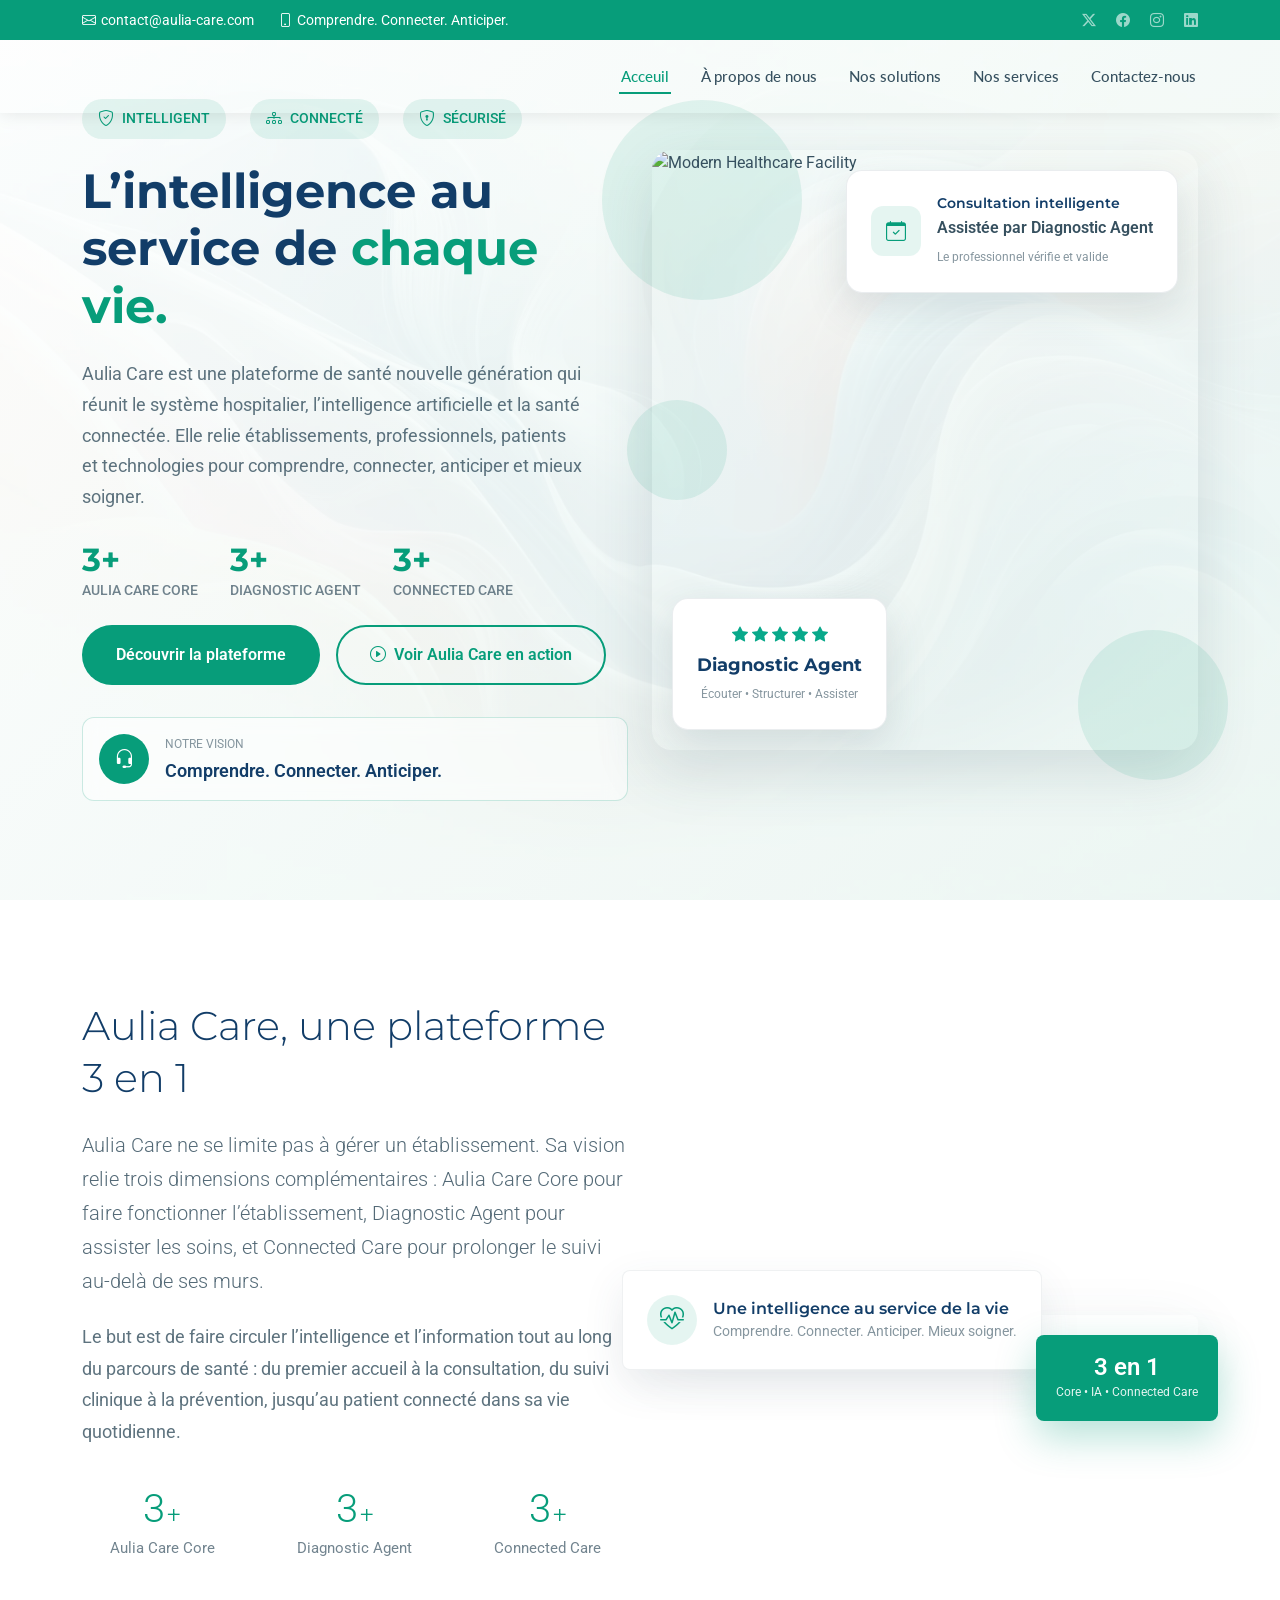
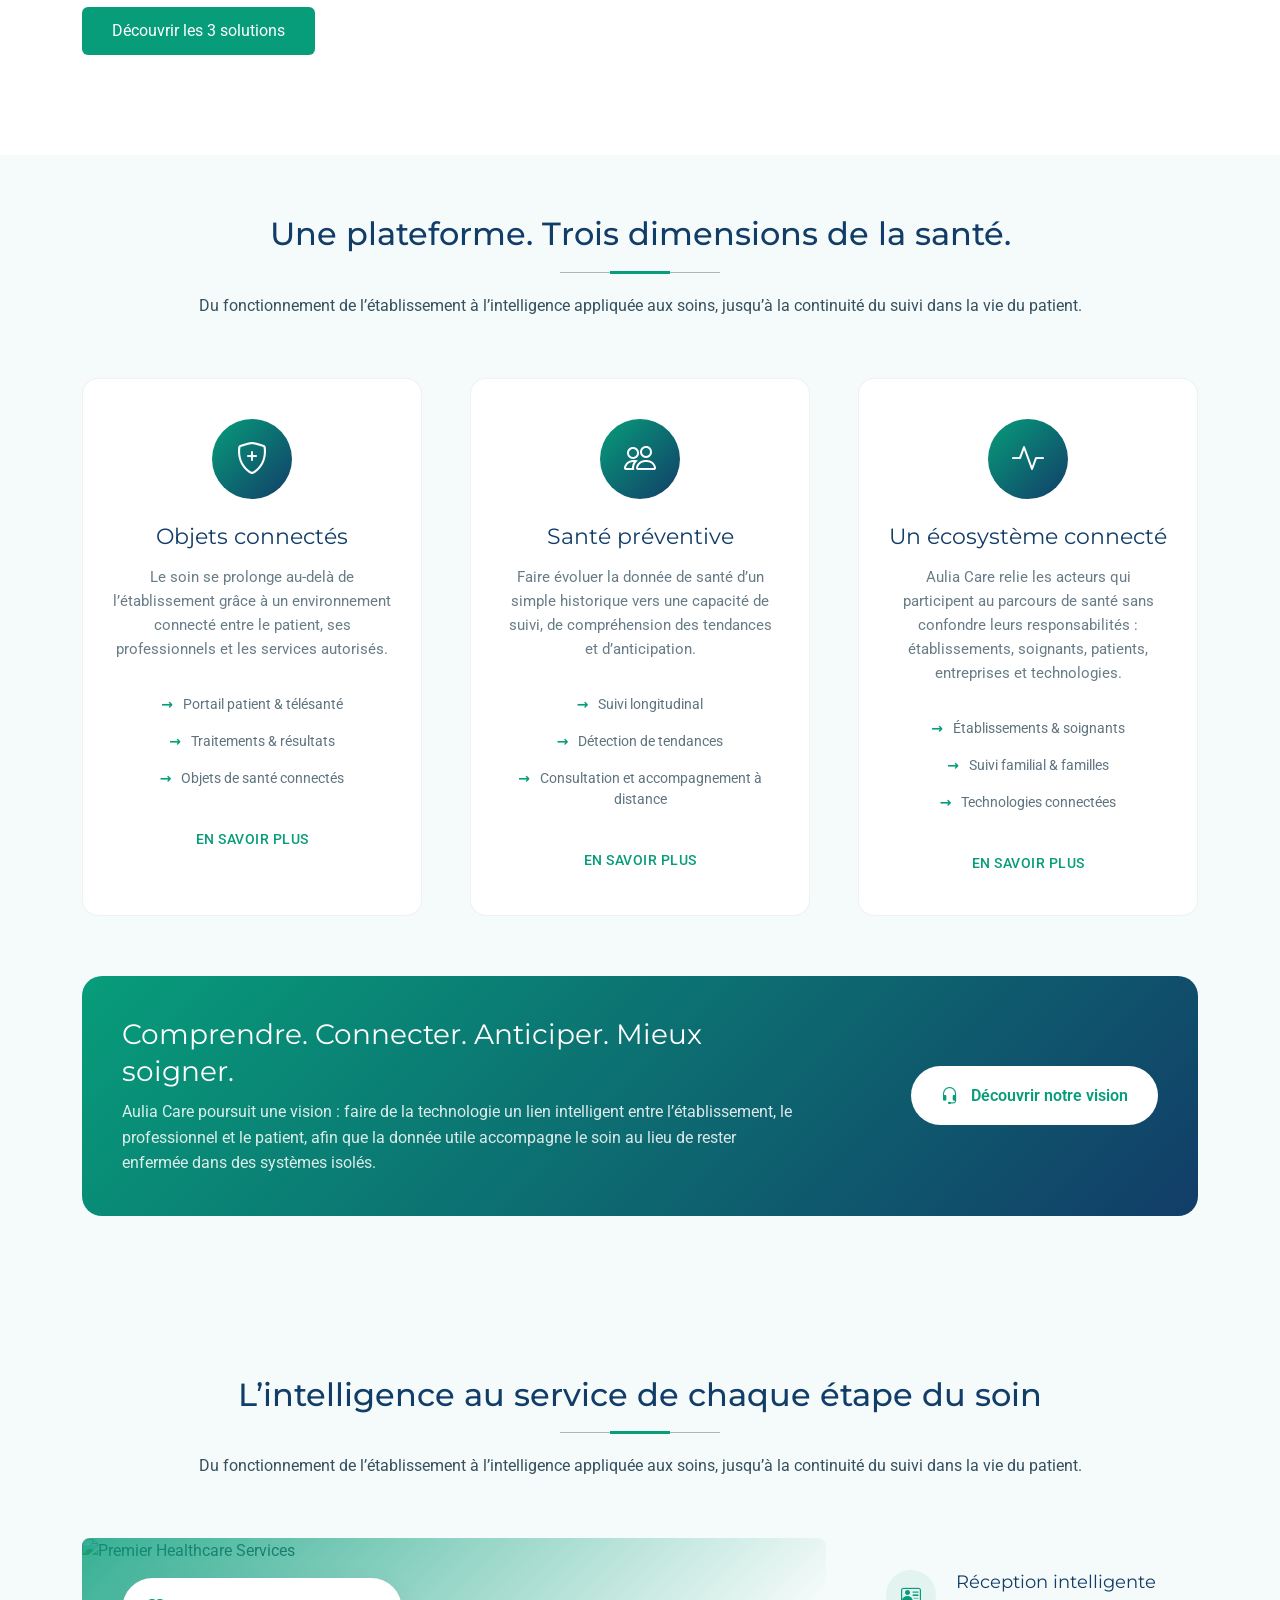
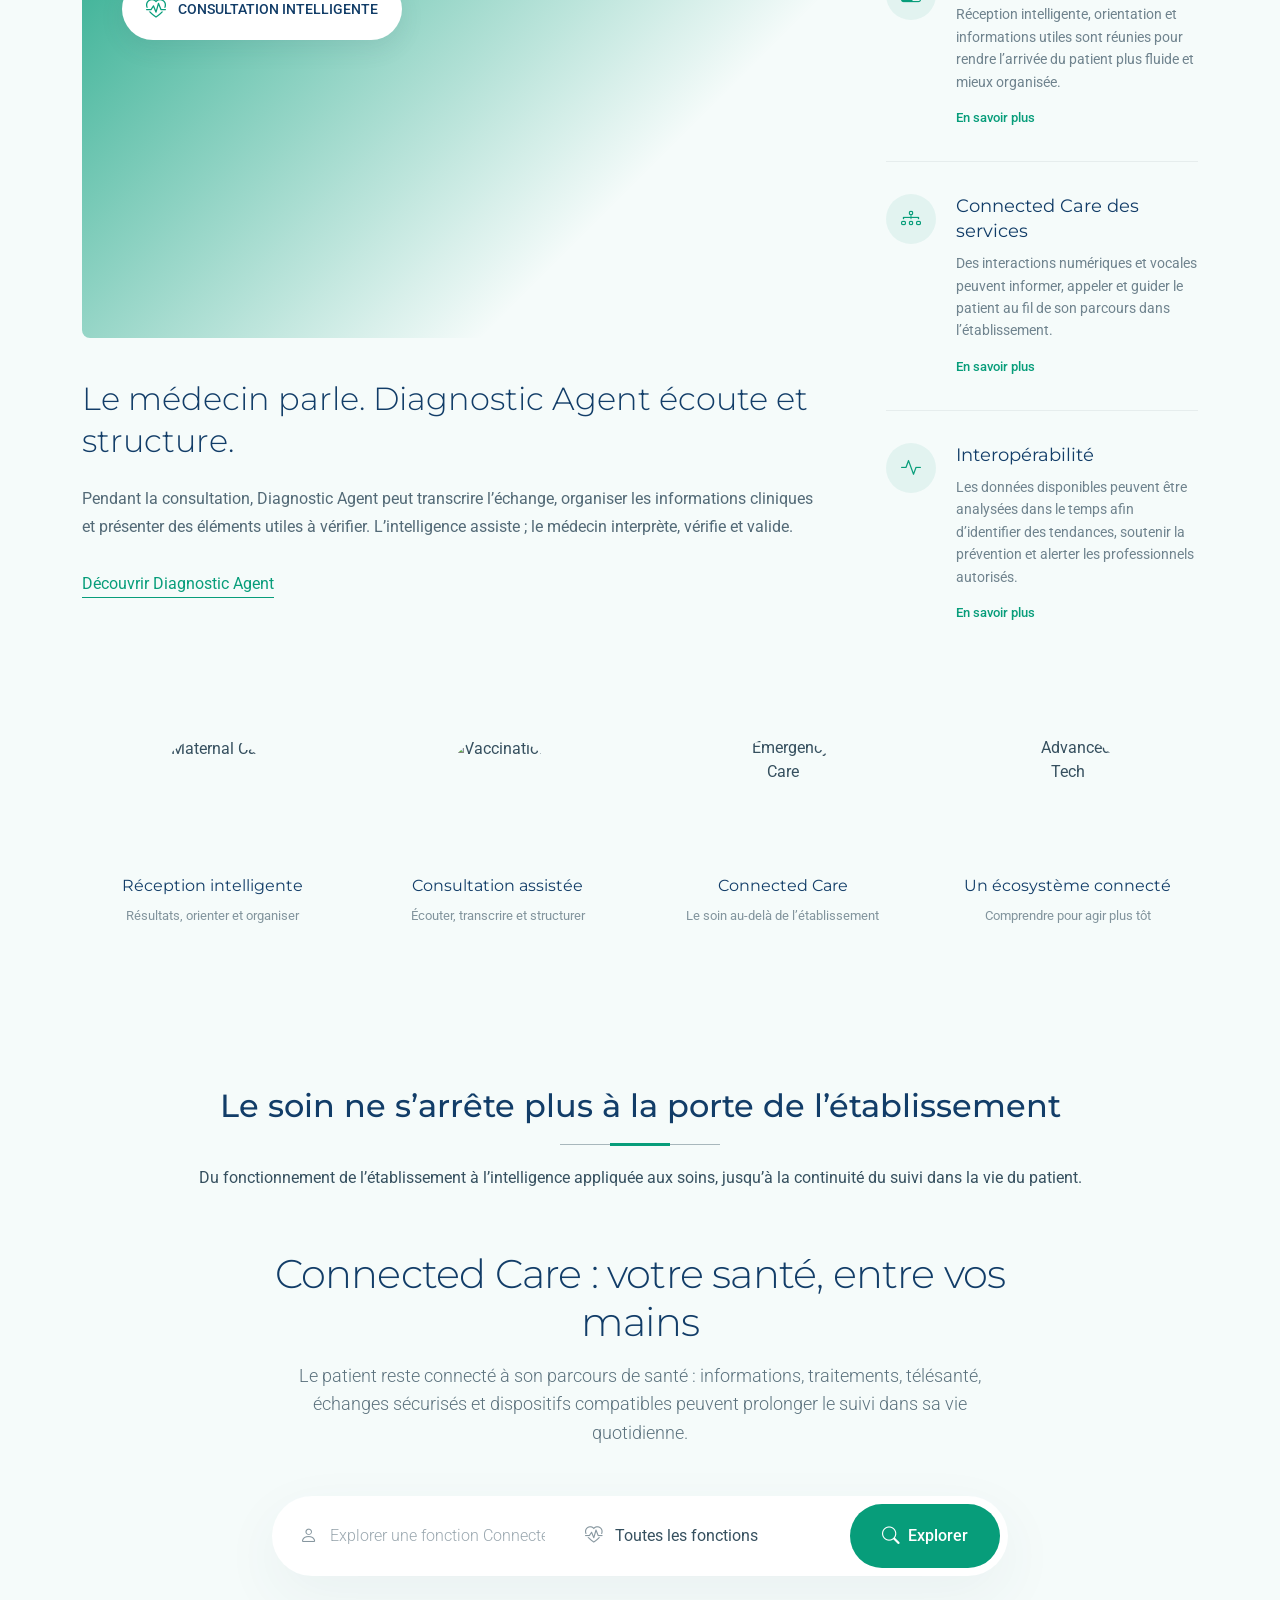
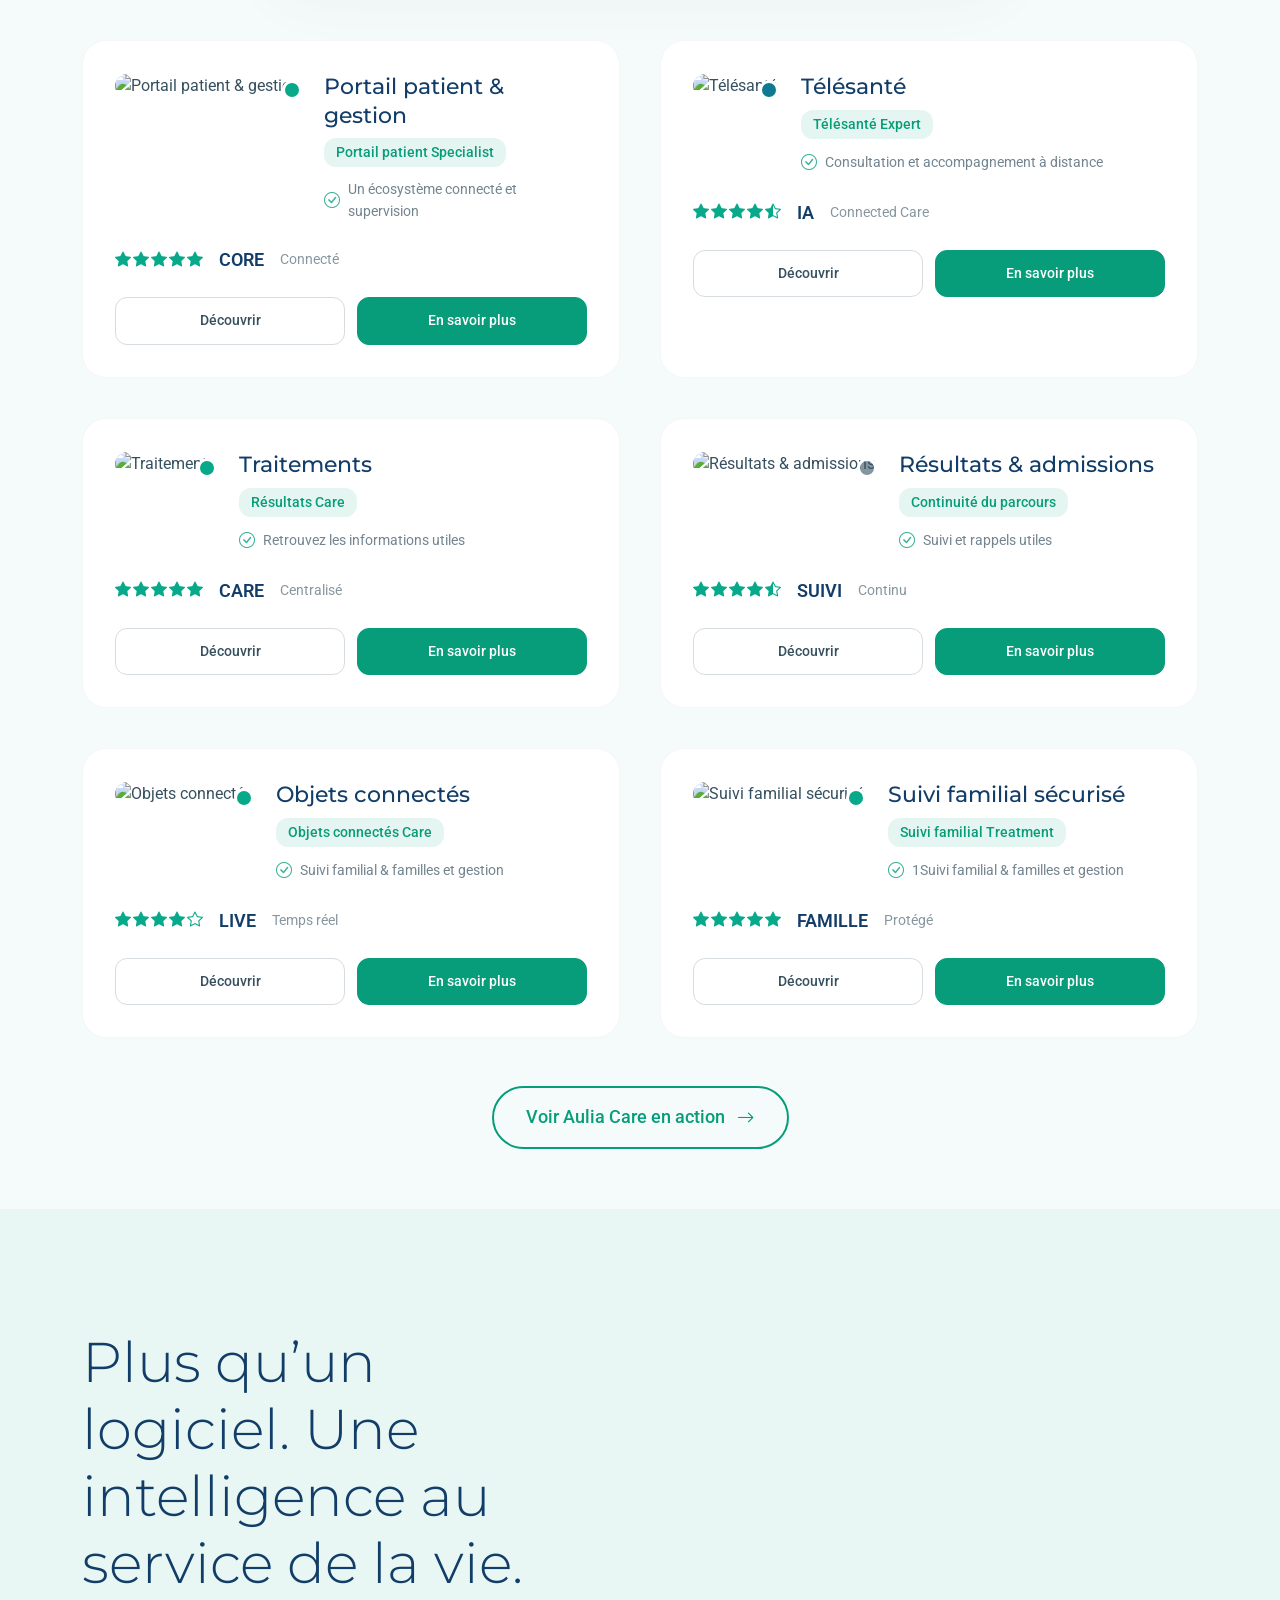
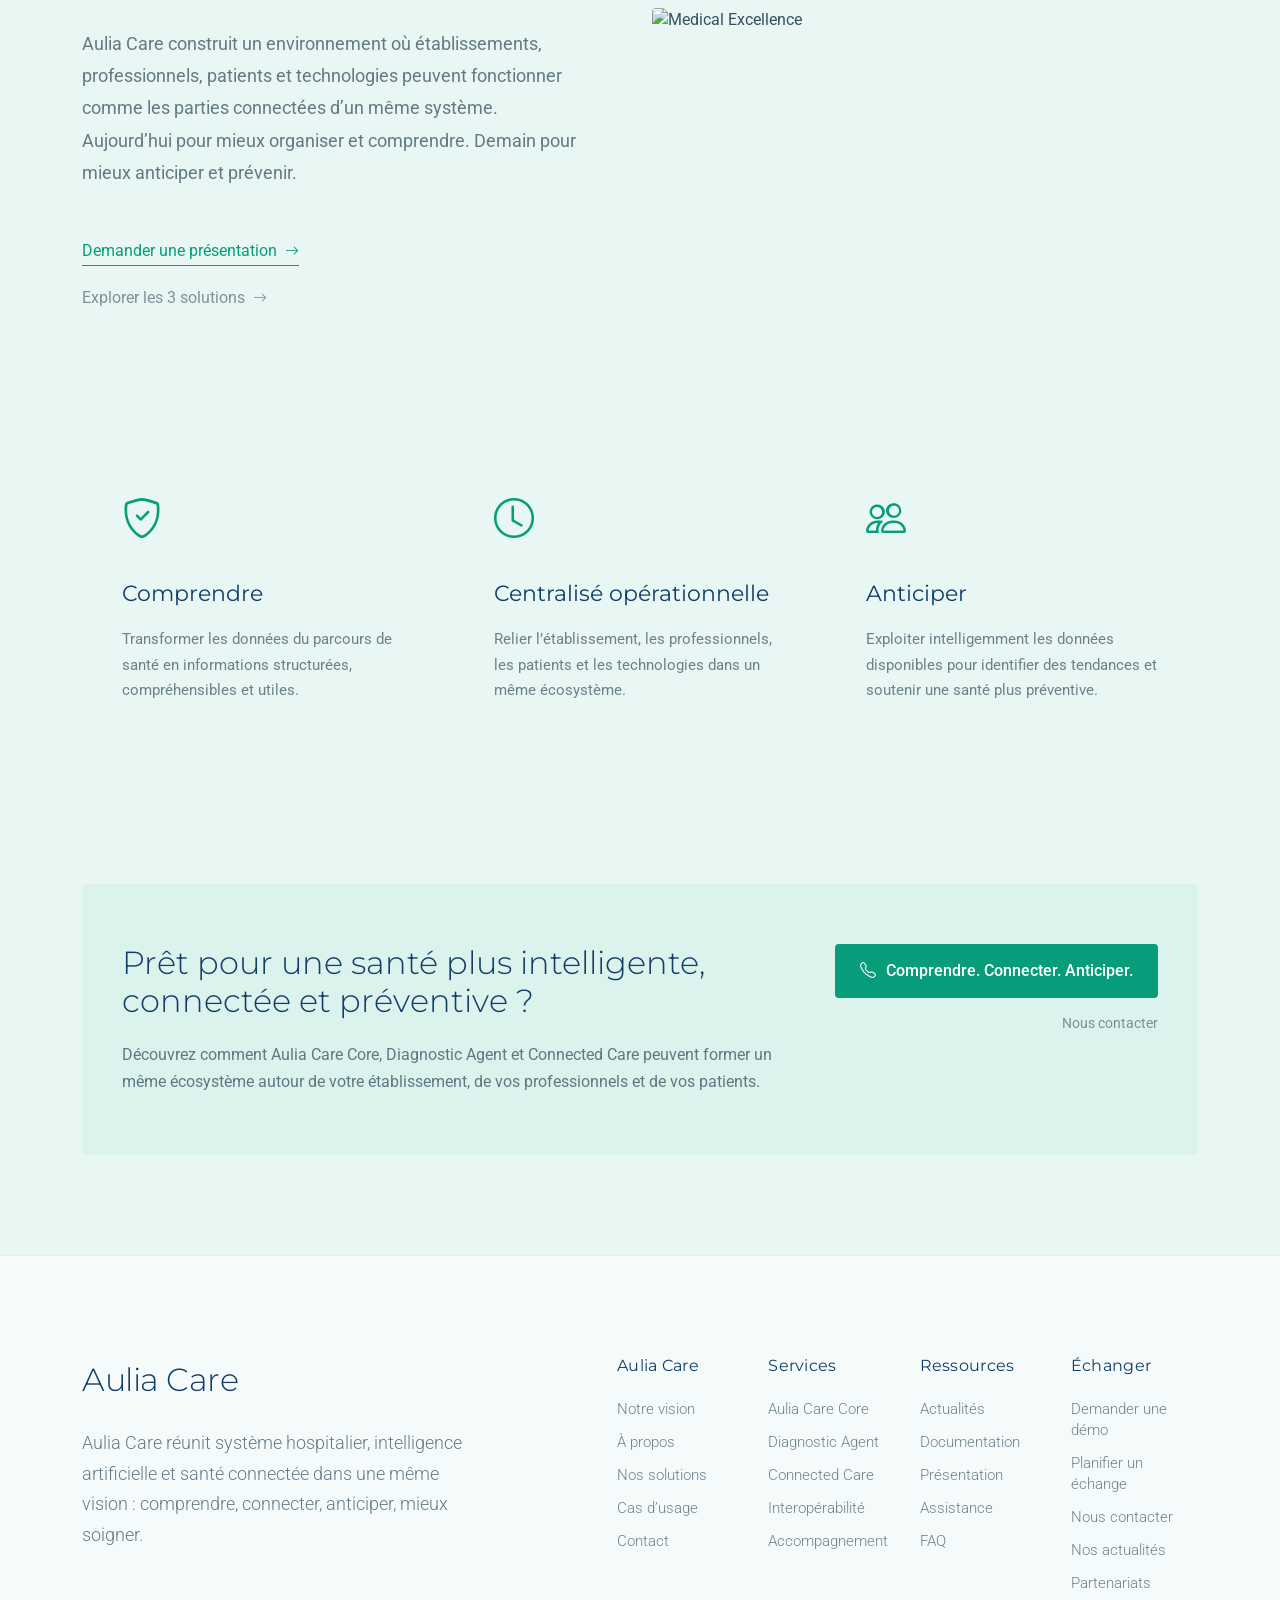
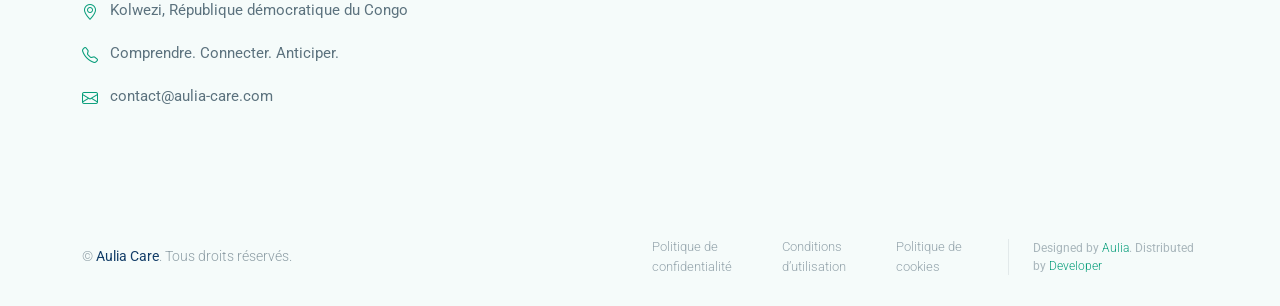
==== commit 25edd597: "deuxieme commit" ====
--- a/index.html
+++ b/index.html
@@ -5,8 +5,8 @@
   <meta charset="utf-8">
   <meta content="width=device-width, initial-scale=1.0" name="viewport">
   <title>Aulia Care</title>
-  <meta name="description" content="Aulia Care est une plateforme technologique de santé 3 en 1 : Aulia Care Core, Aulia Care IA et Aulia Connected Care, conçue pour connecter l’établissement, les professionnels et les patients.">
-  <meta name="keywords" content="Aulia Care, Aulia Care Core, Aulia Care IA, Aulia Connected Care, intelligence artificielle santé, système hospitalier, santé connectée, télésanté">
+  <meta name="description" content="Aulia Care est une plateforme technologique de santé 3 en 1 : Aulia Care Core, Diagnostic Agent et Connected Care, conçue pour connecter l’établissement, les professionnels et les patients.">
+  <meta name="keywords" content="Aulia Care, Aulia Care Core, Diagnostic Agent, Connected Care, intelligence artificielle santé, système hospitalier, santé connectée, télésanté">
 
   <!-- Favicons -->
   <link href="assets/img/favicon.png" rel="icon">
@@ -70,7 +70,7 @@
 
         <nav id="navmenu" class="navmenu">
           <ul>
-            <li><a href="index.html" class="active">Résultats</a></li>
+            <li><a href="index.html" class="active">Acceuil</a></li>
             <li><a href="about.html">À propos de nous</a></li>
             <li><a href="departments.html">Nos solutions</a></li>
             <li><a href="services.html">Nos services</a></li>
@@ -127,7 +127,7 @@
                 <div class="stat-item">
                   <h3><span data-purecounter-start="0" data-purecounter-end="3" data-purecounter-duration="2"
                       class="purecounter"></span>+</h3>
-                  <p>AULIA CARE IA</p>
+                  <p>DIAGNOSTIC AGENT</p>
                 </div>
                 <div class="stat-item">
                   <h3><span data-purecounter-start="0" data-purecounter-end="3" data-purecounter-duration="2"
@@ -166,7 +166,7 @@
                   </div>
                   <div class="card-content">
                     <h6>Consultation intelligente</h6>
-                    <p>Assistée par Aulia Care IA</p>
+                    <p>Assistée par Diagnostic Agent</p>
                     <small>Le professionnel vérifie et valide</small>
                   </div>
                 </div>
@@ -179,7 +179,7 @@
                       <i class="bi bi-star-fill"></i>
                       <i class="bi bi-star-fill"></i>
                     </div>
-                    <h6>Aulia Care IA</h6>
+                    <h6>Diagnostic Agent</h6>
                     <small>Écouter • Structurer • Assister</small>
                   </div>
                 </div>
@@ -206,7 +206,7 @@
           <div class="col-lg-6 mb-5 mb-lg-0" data-aos="fade-right" data-aos-delay="200">
             <div class="about-content">
               <h2 class="section-heading">Aulia Care, une plateforme 3 en 1</h2>
-              <p class="lead-text">Aulia Care ne se limite pas à gérer un établissement. Sa vision relie trois dimensions complémentaires : Aulia Care Core pour faire fonctionner l’établissement, Aulia Care IA pour assister les soins, et Aulia Connected Care pour prolonger le suivi au-delà de ses murs.</p>
+              <p class="lead-text">Aulia Care ne se limite pas à gérer un établissement. Sa vision relie trois dimensions complémentaires : Aulia Care Core pour faire fonctionner l’établissement, Diagnostic Agent pour assister les soins, et Connected Care pour prolonger le suivi au-delà de ses murs.</p>
 
               <p>Le but est de faire circuler l’intelligence et l’information tout au long du parcours de santé : du premier accueil à la consultation, du suivi clinique à la prévention, jusqu’au patient connecté dans sa vie quotidienne.</p>
 
@@ -219,7 +219,7 @@
                 <div class="stat-item">
                   <div class="stat-number purecounter" data-purecounter-start="0" data-purecounter-end="3"
                     data-purecounter-duration="1"></div>
-                  <div class="stat-label">Aulia Care IA</div>
+                  <div class="stat-label">Diagnostic Agent</div>
                 </div>
                 <div class="stat-item">
                   <div class="stat-number purecounter" data-purecounter-start="0" data-purecounter-end="3"
@@ -374,9 +374,9 @@
                 </div>
               </div>
               <div class="service-details">
-                <h2>Le médecin parle. Aulia Care IA écoute et structure.</h2>
-                <p>Pendant la consultation, Aulia Care IA peut transcrire l’échange, organiser les informations cliniques et présenter des éléments utiles à vérifier. L’intelligence assiste ; le médecin interprète, vérifie et valide.</p>
-                <a href="department-details-ia.html" class="main-cta">Découvrir Aulia Care IA</a>
+                <h2>Le médecin parle. Diagnostic Agent écoute et structure.</h2>
+                <p>Pendant la consultation, Diagnostic Agent peut transcrire l’échange, organiser les informations cliniques et présenter des éléments utiles à vérifier. L’intelligence assiste ; le médecin interprète, vérifie et valide.</p>
+                <a href="department-details-ia.html" class="main-cta">Découvrir Diagnostic Agent</a>
               </div>
             </div>
           </div>
@@ -400,7 +400,7 @@
                   <i class="bi bi-diagram-3"></i>
                 </div>
                 <div class="service-info">
-                  <h4>Aulia Connected Care des services</h4>
+                  <h4>Connected Care des services</h4>
                   <p>Des interactions numériques et vocales peuvent informer, appeler et guider le patient au fil de son parcours dans l’établissement.</p>
                   <a href="#!" class="service-link">En savoir plus</a>
                 </div>
@@ -455,7 +455,7 @@
                   <img src="assets/img/health/montre-connecte.jpg" alt="Emergency Care" class="img-fluid" loading="lazy">
                 </div>
                 <div class="specialty-content">
-                  <h5>Aulia Connected Care</h5>
+                  <h5>Connected Care</h5>
                   <span>Le soin au-delà de l’établissement</span>
                 </div>
               </div>
@@ -494,13 +494,13 @@
         <div class="row justify-content-center mb-5" data-aos="fade-up" data-aos-delay="200">
           <div class="col-lg-8 text-center">
             <div class="search-section">
-              <h3 class="search-title">Aulia Connected Care : votre santé, entre vos mains</h3>
+              <h3 class="search-title">Connected Care : votre santé, entre vos mains</h3>
               <p class="search-subtitle">Le patient reste connecté à son parcours de santé : informations, traitements, télésanté, échanges sécurisés et dispositifs compatibles peuvent prolonger le suivi dans sa vie quotidienne.</p>
               <form class="search-form" action="#!" method="#">
                 <div class="search-input-group">
                   <div class="input-wrapper">
                     <i class="bi bi-person"></i>
-                    <input type="text" class="form-control" name="doctor_name" placeholder="Explorer une fonction Aulia Connected Care">
+                    <input type="text" class="form-control" name="doctor_name" placeholder="Explorer une fonction Connected Care">
                   </div>
                   <div class="select-wrapper">
                     <i class="bi bi-heart-pulse"></i>
@@ -581,7 +581,7 @@
                 <i class="bi bi-star-half"></i>
               </div>
               <span class="rating-score">IA</span>
-              <span class="review-count">Aulia Connected Care</span>
+              <span class="review-count">Connected Care</span>
             </div>
             <div class="action-buttons">
               <a href="#!" class="btn-secondary">Découvrir</a>
@@ -809,7 +809,7 @@
             <div class="col-lg-8">
               <div class="contact-content" data-aos="fade-up" data-aos-delay="200">
                 <h2>Prêt pour une santé plus intelligente, connectée et préventive ?</h2>
-                <p>Découvrez comment Aulia Care Core, Aulia Care IA et Aulia Connected Care peuvent former un même écosystème autour de votre établissement, de vos professionnels et de vos patients.</p>
+                <p>Découvrez comment Aulia Care Core, Diagnostic Agent et Connected Care peuvent former un même écosystème autour de votre établissement, de vos professionnels et de vos patients.</p>
               </div>
             </div>
 
@@ -885,8 +885,8 @@
                     <h6>Services</h6>
                     <nav class="footer-nav">
                       <a href="#!">Aulia Care Core</a>
-                      <a href="#!">Aulia Care IA</a>
-                      <a href="#!">Aulia Connected Care</a>
+                      <a href="#!">Diagnostic Agent</a>
+                      <a href="#!">Connected Care</a>
                       <a href="#!">Interopérabilité</a>
                       <a href="#!">Accompagnement</a>
                     </nav>
